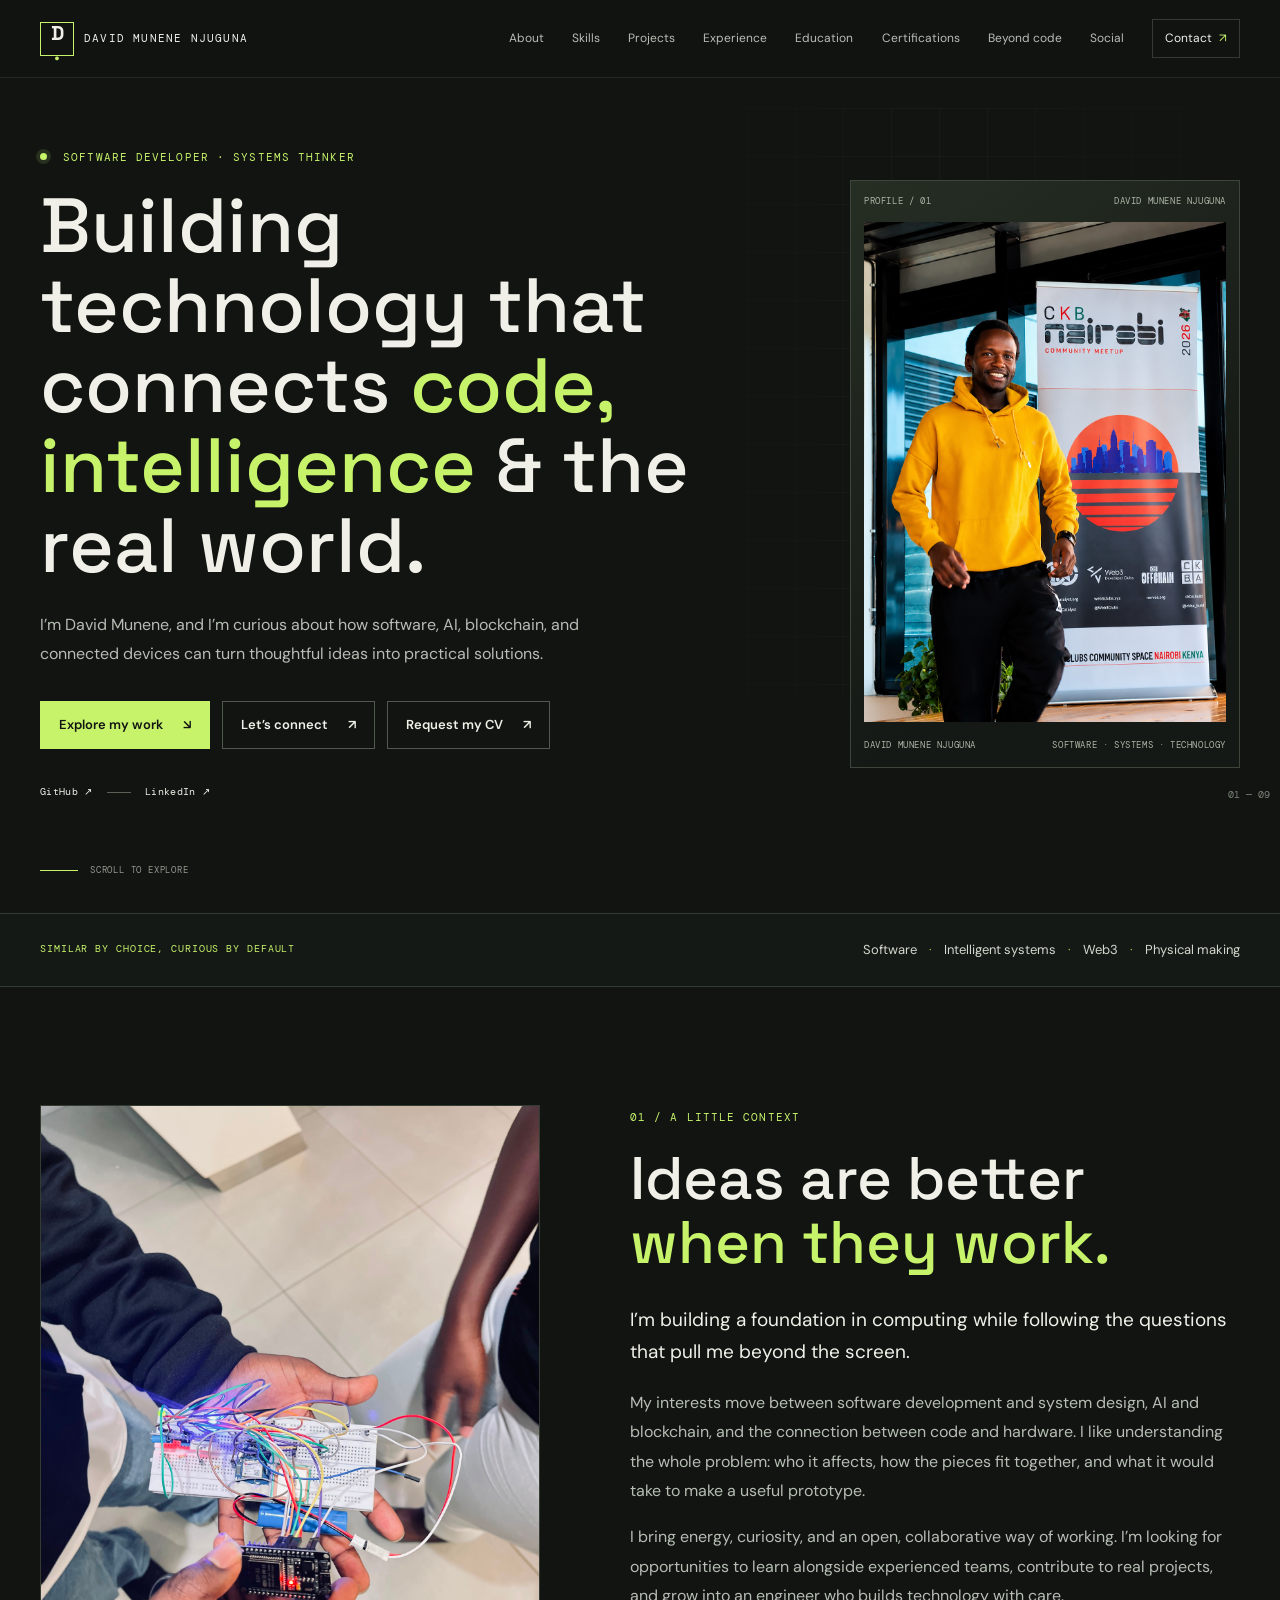
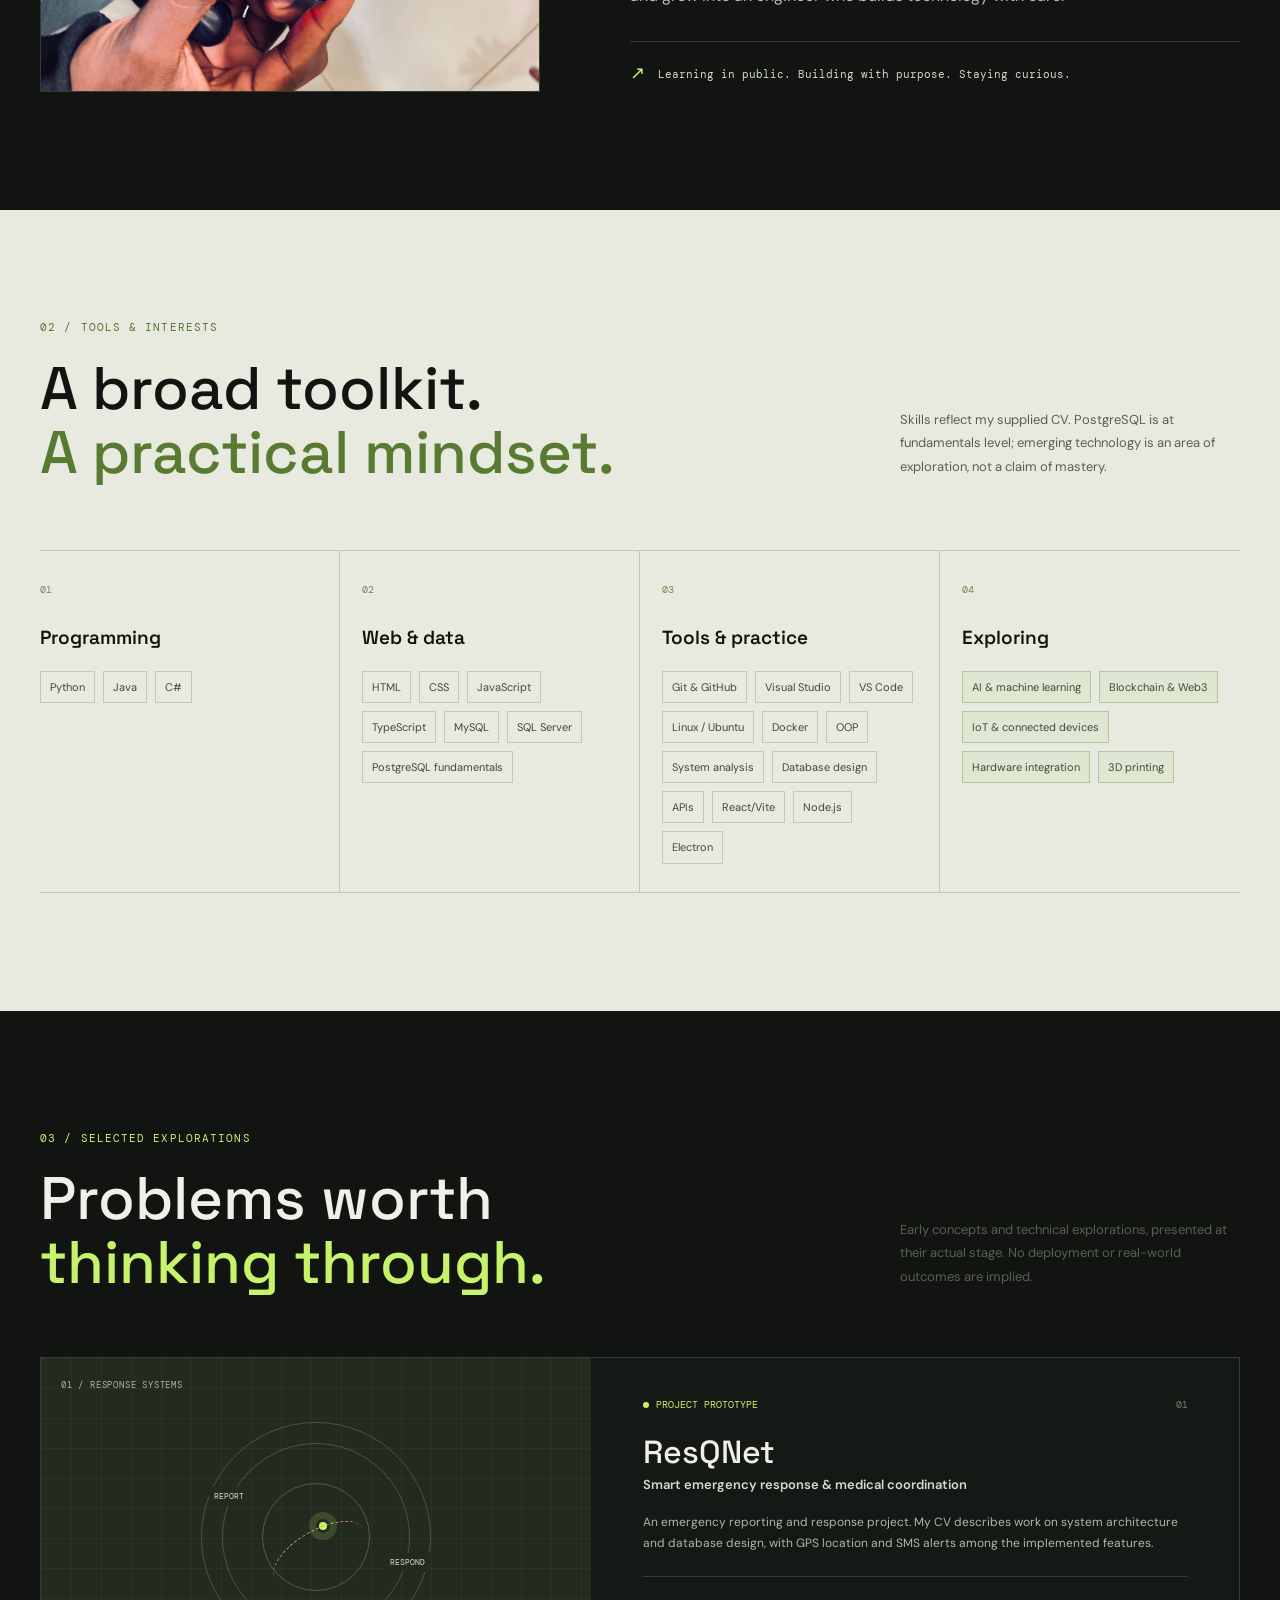
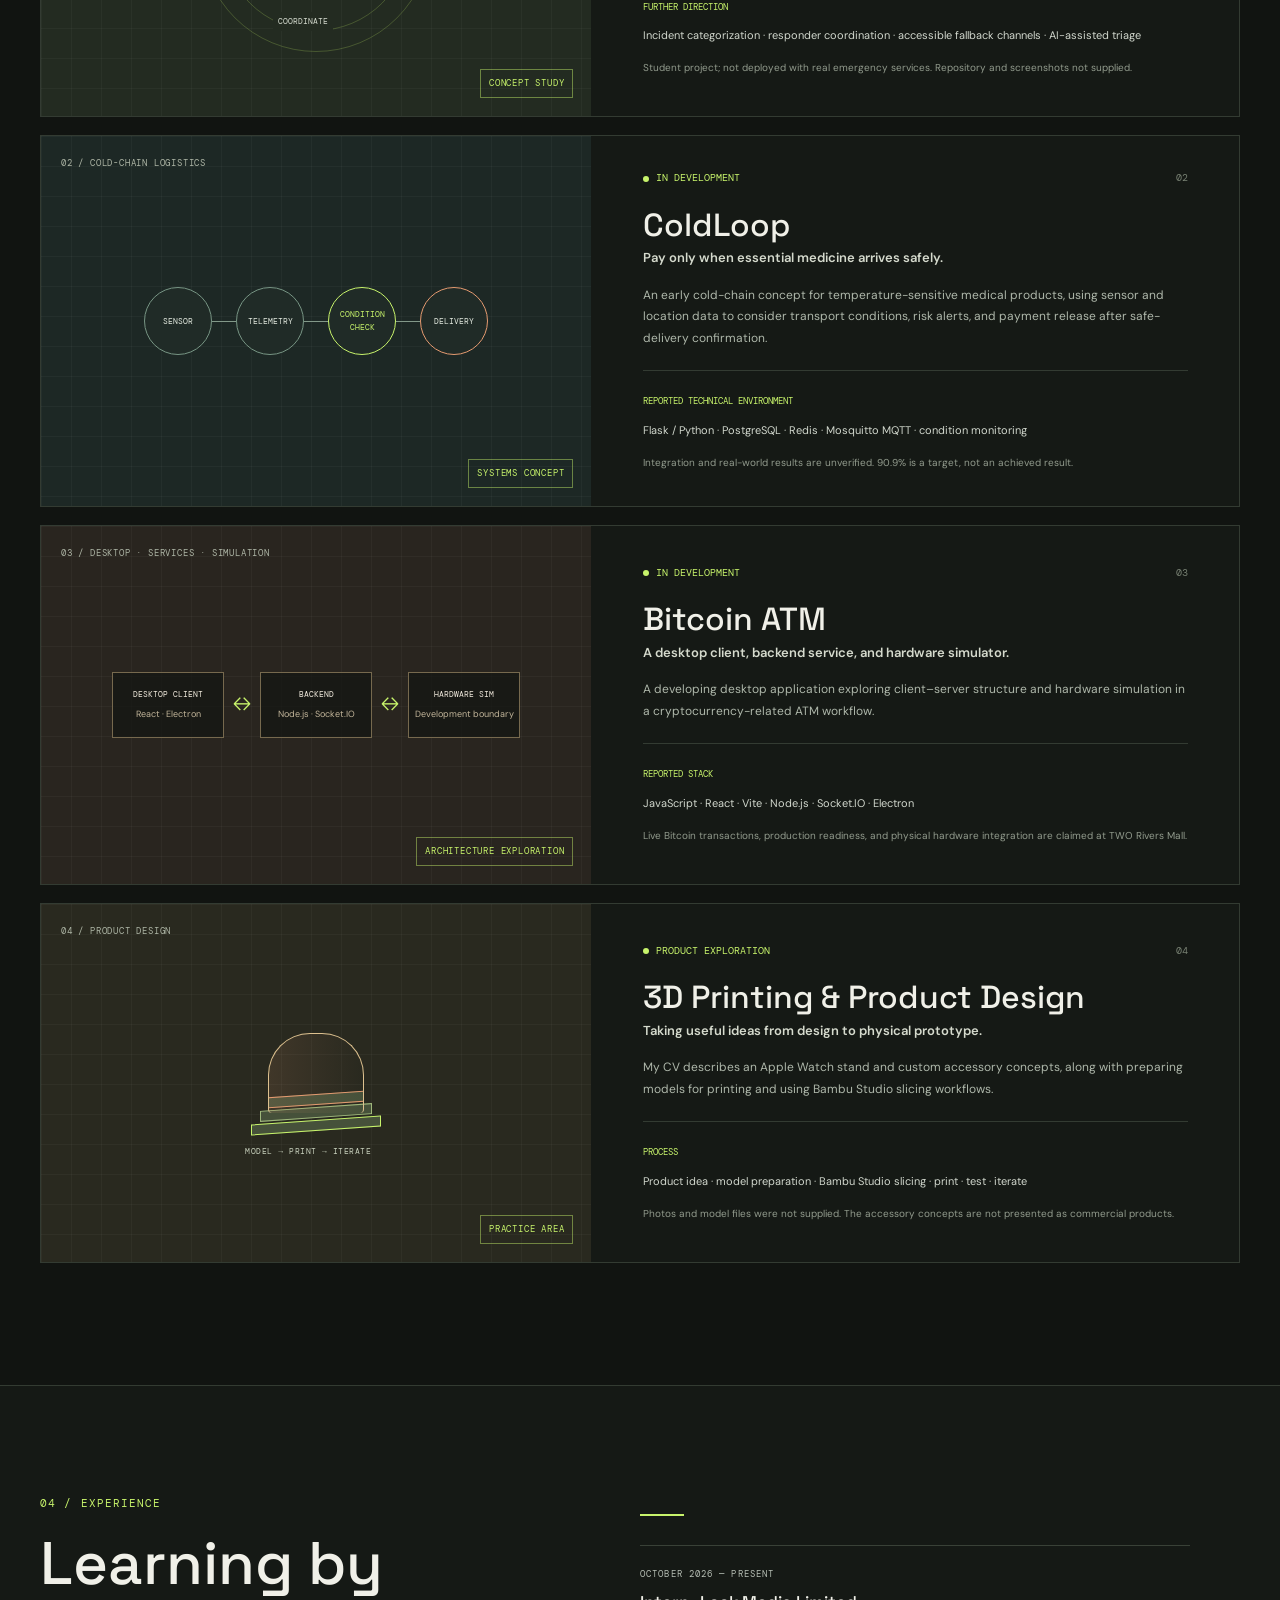
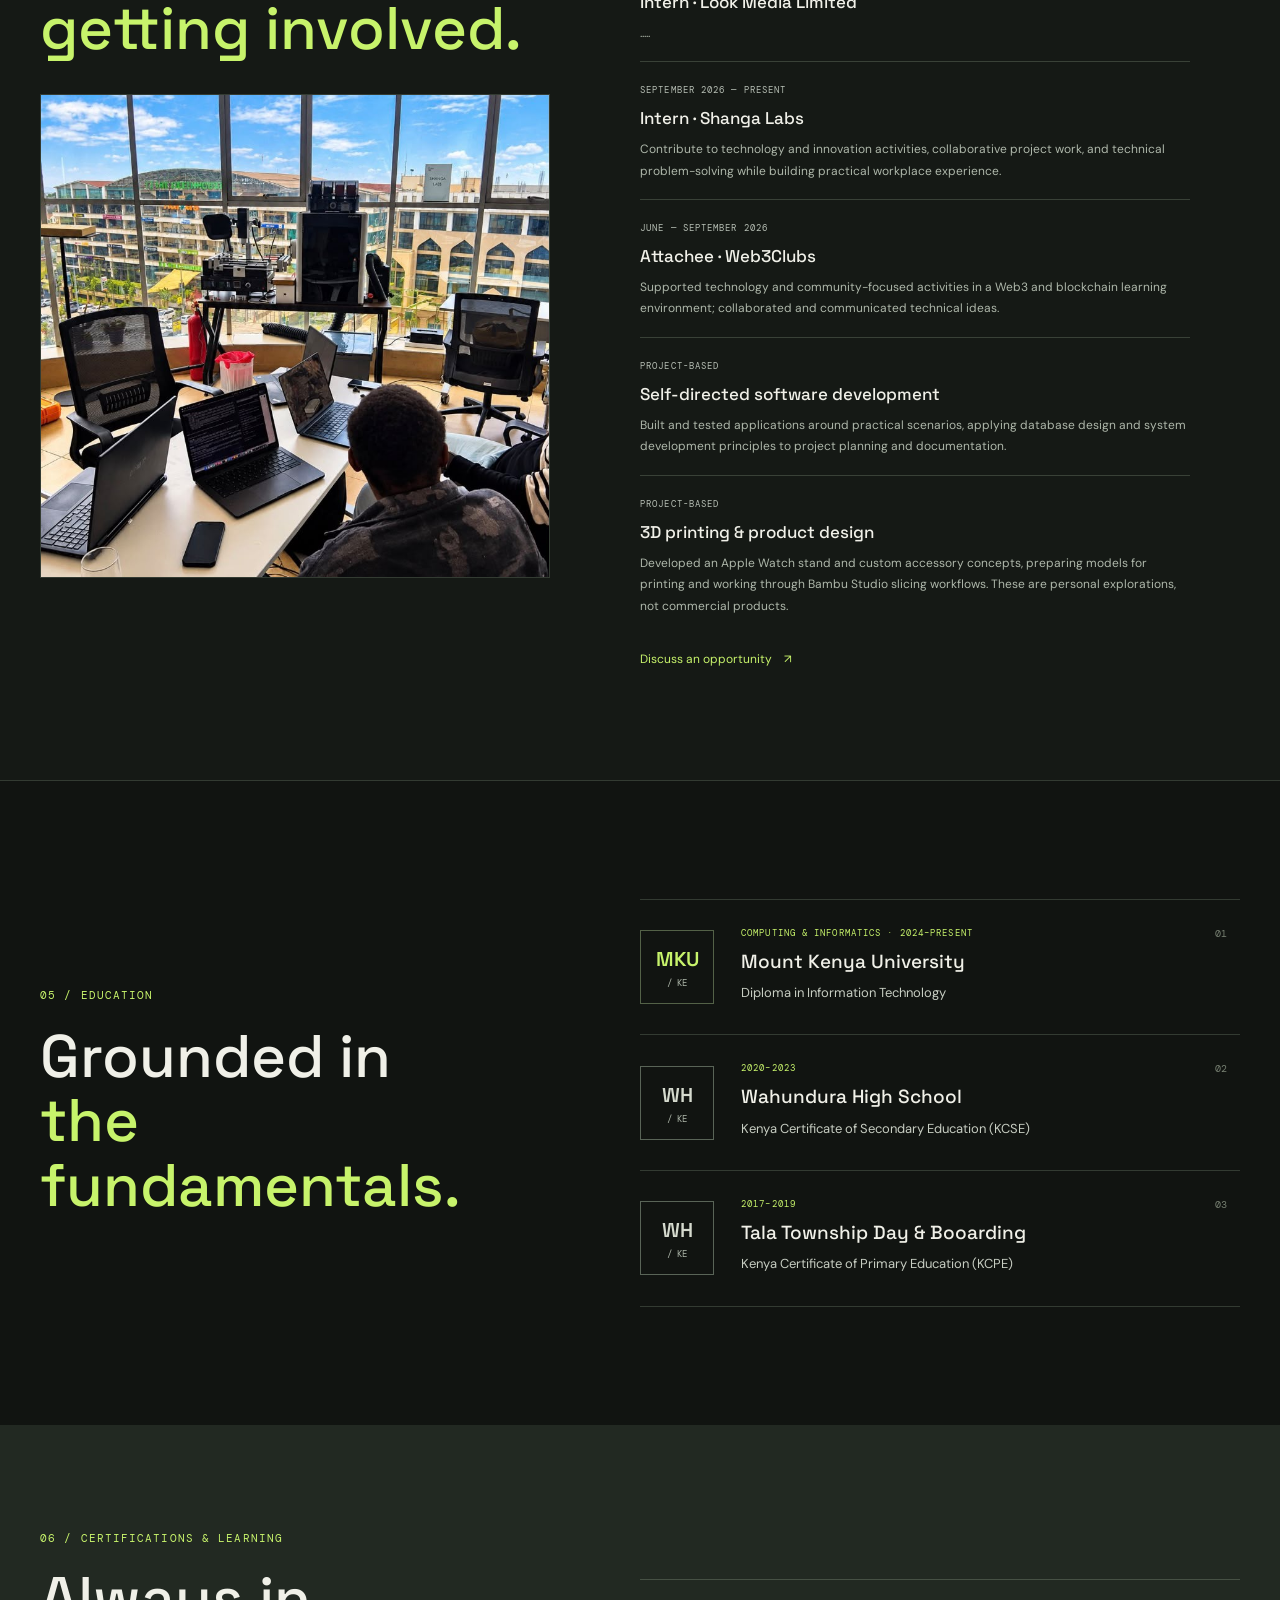
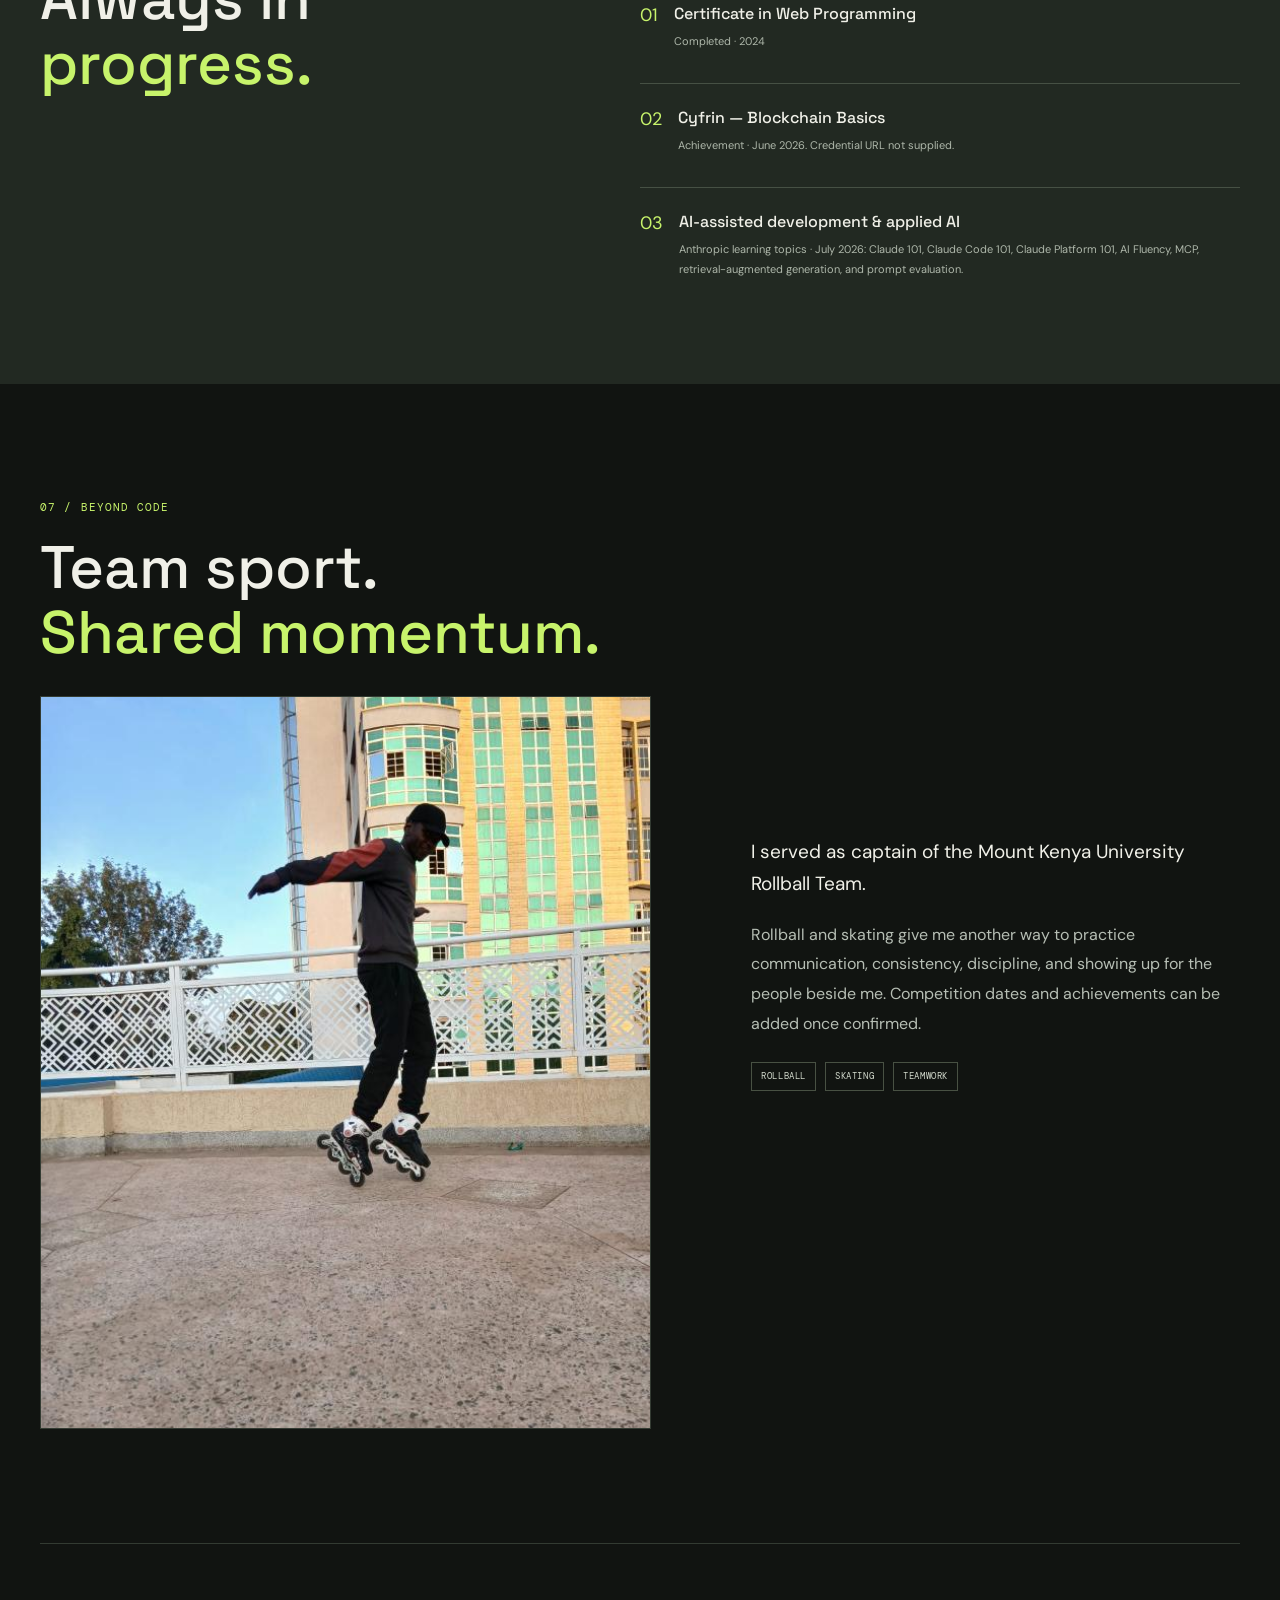
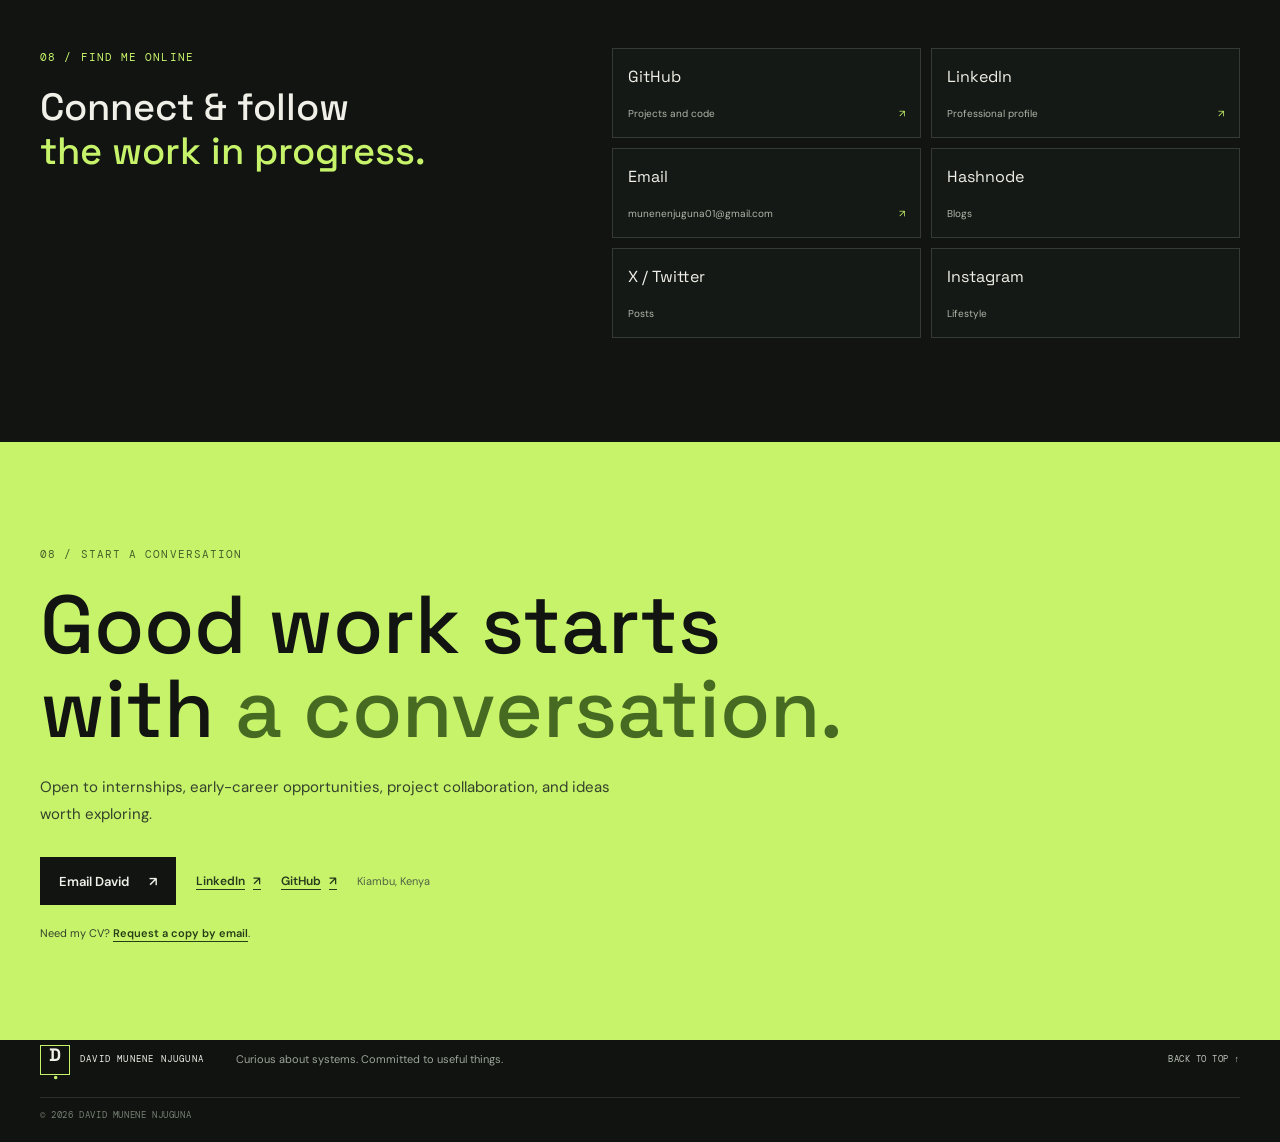
==== index.html @ 18f4d825 "Portfolio" ====
<!doctype html>
<html lang="en">
  <head>
    <meta charset="utf-8">
    <meta name="viewport" content="width=device-width, initial-scale=1">
    <meta name="theme-color" content="#111411">
    <meta name="description" content="David Munene is an Information Technology student exploring software engineering, AI, Web3, connected systems, and practical technology design.">
    <link rel="canonical" href="https://davidmunene.vercel.app/">
    <meta property="og:type" content="website">
    <meta property="og:url" content="https://davidmunene.vercel.app/">
    <meta property="og:title" content="David Munene | Software Developer & Systems Thinker">
    <meta property="og:description" content="Exploring software, intelligent systems, Web3, and technology that meets the physical world.">
    <meta property="og:image" content="https://davidmunene.vercel.app/David%20Kings.png">
    <meta property="og:image:alt" content="David Munene at a community technology meetup">
    <title>David Munene | Software Developer & Systems Thinker</title>
    <link rel="icon" href="/favicon.svg" type="image/svg+xml">
    <link rel="preconnect" href="https://fonts.googleapis.com">
    <link rel="preconnect" href="https://fonts.gstatic.com" crossorigin>
    <link href="https://fonts.googleapis.com/css2?family=DM+Mono:wght@400;500&family=DM+Sans:wght@400;500;600;700&family=Space+Grotesk:wght@400;500;600;700&display=swap" rel="stylesheet">
    <link rel="stylesheet" href="/styles.css">
    <script src="/script.js" defer></script>
  </head>
  <body>
    <a class="skip-link" href="#main">Skip to content</a>
    <header class="site-header">
      <a class="brand" href="#home" aria-label="David Munene, home"><span class="brand-mark">D<span>.</span></span><span class="brand-name">DAVID MUNENE NJUGUNA</span></a>
      <button class="menu-toggle" type="button" aria-expanded="false" aria-controls="site-nav" aria-label="Open navigation"><span></span><span></span></button>
      <nav class="site-nav" id="site-nav" aria-label="Main navigation">
        <a href="#about">About</a>
        <a href="#skills">Skills</a>
        <a href="#projects">Projects</a>
        <a href="#experience">Experience</a>
        <a href="#education">Education</a>
        <a href="#learning">Certifications</a>
        <a href="#beyond">Beyond code</a>
        <a href="#social">Social</a>
        <a class="nav-contact" href="#contact">Contact <span aria-hidden="true">↗</span></a>
      </nav>
    </header>

    <main id="main">
      <section class="hero section-wrap" id="home" aria-labelledby="hero-title">
        <div class="hero-copy">
          <p class="eyebrow"><span class="status-dot"></span> Software developer  · Systems thinker</p>
          <h1 id="hero-title">Building technology that connects <span>code, intelligence</span> &amp; the real world.</h1>
          <p class="hero-intro">I’m David Munene, and I’m curious about how software, AI, blockchain, and connected devices can turn thoughtful ideas into practical solutions.</p>
          <div class="hero-actions">
            <a class="button button-primary" href="#projects">Explore my work <span aria-hidden="true">↘</span></a>
            <a class="button button-secondary" href="#contact">Let’s connect <span aria-hidden="true">↗</span></a>
            <a class="button button-secondary" href="mailto:munenenjuguna01@gmail.com?subject=David%20Munene%20CV">Request my CV <span aria-hidden="true">↗</span></a>
          </div>
          <div class="hero-meta">
            <a href="https://github.com/davidmunene" target="_blank" rel="noreferrer">GitHub <span aria-hidden="true">↗</span></a>
            <span class="meta-divider" aria-hidden="true"></span>
            <a href="https://www.linkedin.com/in/david-njuguna-14b877401" target="_blank" rel="noreferrer">LinkedIn <span aria-hidden="true">↗</span></a>
          </div>
        </div>
        <div class="hero-portrait">
          <div class="portrait-frame">
            <div class="portrait-topline"><span>PROFILE / 01</span><span>DAVID MUNENE NJUGUNA</span></div>
            <img class="portrait-image" src="/David Kings.png" alt="Portrait of David Munene wearing a yellow hoodie at a community technology meetup" width="1600" height="500" fetchpriority="high" decoding="async">
            <div class="portrait-caption"><span>DAVID MUNENE NJUGUNA</span><span>SOFTWARE · SYSTEMS · TECHNOLOGY</span></div>
          </div>
          <span class="hero-index" aria-hidden="true">01 — 09</span>
        </div>
        <a class="scroll-cue" href="#about"><span class="scroll-line" aria-hidden="true"></span> SCROLL TO EXPLORE</a>
      </section>

      <section class="intro-band" aria-label="Areas of interest">
        <div class="section-wrap intro-band-inner"><span>SIMILAR BY CHOICE, CURIOUS BY DEFAULT</span><p>Software <b>·</b> Intelligent systems <b>·</b> Web3 <b>·</b> Physical making</p></div>
      </section>

      <section class="content-section section-wrap" id="about" aria-labelledby="about-title">
        <div class="about-layout">
          <figure class="about-photo"><img src="/about.jpg" alt="David holding an electronics prototype during hands-on hardware work" width="3024" height="4032" loading="lazy" decoding="async"></figure>
          <div class="about-content">
            <div class="section-heading"><p class="eyebrow">01 / A little context</p><h2 id="about-title">Ideas are better<br><span>when they work.</span></h2></div>
            <div class="about-copy">
              <p class="lead">I’m building a foundation in computing while following the questions that pull me beyond the screen.</p>
              <p>My interests move between software development and system design, AI and blockchain, and the connection between code and hardware. I like understanding the whole problem: who it affects, how the pieces fit together, and what it would take to make a useful prototype.</p>
              <p>I bring energy, curiosity, and an open, collaborative way of working. I’m looking for opportunities to learn alongside experienced teams, contribute to real projects, and grow into an engineer who builds technology with care.</p>
              <div class="about-note"><span class="note-marker" aria-hidden="true">↗</span><span>Learning in public. Building with purpose. Staying curious.</span></div>
            </div>
          </div>
        </div>
      </section>

      <section class="skills-section" id="skills" aria-labelledby="skills-title">
        <div class="section-wrap">
          <div class="section-heading section-heading-wide"><div><p class="eyebrow">02 / Tools &amp; interests</p><h2 id="skills-title">A broad toolkit.<br><span>A practical mindset.</span></h2></div><p class="section-aside">Skills reflect my supplied CV. PostgreSQL is at fundamentals level; emerging technology is an area of exploration, not a claim of mastery.</p></div>
          <div class="skill-grid">
            <article class="skill-group"><span class="skill-number">01</span><h3>Programming</h3><ul class="skill-list"><li>Python</li><li>Java</li><li>C#</li></ul></article>
            <article class="skill-group"><span class="skill-number">02</span><h3>Web &amp; data</h3><ul class="skill-list"><li>HTML</li><li>CSS</li><li>JavaScript</li><li>TypeScript</li><li>MySQL</li><li>SQL Server</li><li>PostgreSQL fundamentals</li></ul></article>
            <article class="skill-group"><span class="skill-number">03</span><h3>Tools &amp; practice</h3><ul class="skill-list"><li>Git &amp; GitHub</li><li>Visual Studio</li><li>VS Code</li><li>Linux / Ubuntu</li><li>Docker</li><li>OOP</li><li>System analysis</li><li>Database design</li><li>APIs</li><li>React/Vite</li><li>Node.js</li><li>Electron</li></ul></article>
            <article class="skill-group skill-group-accent"><span class="skill-number">04</span><h3>Exploring</h3><ul class="skill-list"><li>AI &amp; machine learning</li><li>Blockchain &amp; Web3</li><li>IoT &amp; connected devices</li><li>Hardware integration</li><li>3D printing</li></ul></article>
          </div>
        </div>
      </section>

      <section class="projects-section section-wrap" id="projects" aria-labelledby="projects-title">
        <div class="section-heading section-heading-wide"><div><p class="eyebrow">03 / Selected explorations</p><h2 id="projects-title">Problems worth<br><span>thinking through.</span></h2></div><p class="section-aside">Early concepts and technical explorations, presented at their actual stage. No deployment or real-world outcomes are implied.</p></div>
        <div class="project-list">
          <article class="project-card project-resq">
            <div class="project-visual visual-resq" aria-hidden="true"><span class="visual-index">01 / RESPONSE SYSTEMS</span><div class="response-map"><span class="map-ring ring-one"></span><span class="map-ring ring-two"></span><span class="map-point"></span><span class="map-route"></span><span class="map-label label-one">REPORT</span><span class="map-label label-two">RESPOND</span><span class="map-label label-three">COORDINATE</span></div><span class="visual-stamp">CONCEPT STUDY</span></div>
            <div class="project-copy"><div class="project-topline"><span class="project-status"><i></i> Project prototype</span><span class="project-index">01</span></div><h3>ResQNet</h3><p class="project-subtitle">Smart emergency response &amp; medical coordination</p><p>An emergency reporting and response project. My CV describes work on system architecture and database design, with GPS location and SMS alerts among the implemented features.</p><div class="project-details"><span>Further direction</span><p>Incident categorization · responder coordination · accessible fallback channels · AI-assisted triage</p></div><p class="project-footnote">Student project; not deployed with real emergency services. Repository and screenshots not supplied.</p></div>
          </article>
          <article class="project-card project-coldloop">
            <div class="project-visual visual-coldloop" aria-hidden="true"><span class="visual-index">02 / COLD-CHAIN LOGISTICS</span><div class="coldloop-flow"><span class="flow-node node-sensor">SENSOR</span><span class="flow-connector"></span><span class="flow-node node-signal">TELEMETRY</span><span class="flow-connector"></span><span class="flow-node node-check">CONDITION<br>CHECK</span><span class="flow-connector"></span><span class="flow-node node-delivery">DELIVERY</span></div><span class="visual-stamp">SYSTEMS CONCEPT</span></div>
            <div class="project-copy"><div class="project-topline"><span class="project-status"><i></i> In development</span><span class="project-index">02</span></div><h3>ColdLoop</h3><p class="project-subtitle">Pay only when essential medicine arrives safely.</p><p>An early cold-chain concept for temperature-sensitive medical products, using sensor and location data to consider transport conditions, risk alerts, and payment release after safe-delivery confirmation.</p><div class="project-details"><span>Reported technical environment</span><p>Flask / Python · PostgreSQL · Redis · Mosquitto MQTT · condition monitoring</p></div><p class="project-footnote">Integration and real-world results are unverified. 90.9% is a target, not an achieved result.</p></div>
          </article>
          <article class="project-card project-atm">
            <div class="project-visual visual-atm" aria-hidden="true"><span class="visual-index">03 / DESKTOP · SERVICES · SIMULATION</span><div class="architecture"><div class="architecture-node">DESKTOP CLIENT<small>React · Electron</small></div><span class="architecture-arrow">↔</span><div class="architecture-node">BACKEND<small>Node.js · Socket.IO</small></div><span class="architecture-arrow">↔</span><div class="architecture-node">HARDWARE SIM<small>Development boundary</small></div></div><span class="visual-stamp">ARCHITECTURE EXPLORATION</span></div>
            <div class="project-copy"><div class="project-topline"><span class="project-status"><i></i> In development</span><span class="project-index">03</span></div><h3>Bitcoin ATM</h3><p class="project-subtitle">A desktop client, backend service, and hardware simulator.</p><p>A developing desktop application exploring client–server structure and hardware simulation in a cryptocurrency-related ATM workflow.</p><div class="project-details"><span>Reported stack</span><p>JavaScript · React · Vite · Node.js · Socket.IO · Electron</p></div><p class="project-footnote">Live Bitcoin transactions, production readiness, and physical hardware integration are claimed at TWO Rivers Mall.</p></div>
          </article>
          <article class="project-card project-printing">
            <div class="project-visual visual-printing" aria-hidden="true"><span class="visual-index">04 / PRODUCT DESIGN</span><div class="print-study"><span class="print-layer layer-bottom"></span><span class="print-layer layer-middle"></span><span class="print-layer layer-top"></span><span class="print-stand"></span><span class="print-caption">MODEL → PRINT → ITERATE</span></div><span class="visual-stamp">PRACTICE AREA</span></div>
            <div class="project-copy"><div class="project-topline"><span class="project-status"><i></i> Product exploration</span><span class="project-index">04</span></div><h3>3D Printing &amp; Product Design</h3><p class="project-subtitle">Taking useful ideas from design to physical prototype.</p><p>My CV describes an Apple Watch stand and custom accessory concepts, along with preparing models for printing and using Bambu Studio slicing workflows.</p><div class="project-details"><span>Process</span><p>Product idea · model preparation · Bambu Studio slicing · print · test · iterate</p></div><p class="project-footnote">Photos and model files were not supplied. The accessory concepts are not presented as commercial products.</p></div>
          </article>
        </div>
      </section>

      <section class="experience-section" id="experience" aria-labelledby="experience-title">
        <div class="section-wrap experience-layout">
          <div class="experience-aside">
            <div class="section-heading"><p class="eyebrow">04 / Experience</p><h2 id="experience-title">Learning by<br><span>getting involved.</span></h2></div>
            <figure class="experience-photo"><img src="/experience.jpg" alt="A collaborative technology workspace with computers and equipment" width="821" height="1089" loading="lazy" decoding="async"></figure>
          </div>
          <div class="experience-copy">
            <span class="experience-rule"></span>
            <article class="timeline-entry"><p class="eyebrow">October 2026 — present</p><h3>Intern · Look Media Limited</h3><p>.....</p></article>
            <article class="timeline-entry"><p class="eyebrow">September 2026 — present</p><h3>Intern · Shanga Labs</h3><p>Contribute to technology and innovation activities, collaborative project work, and technical problem-solving while building practical workplace experience.</p></article>
            <article class="timeline-entry"><p class="eyebrow">June — September 2026</p><h3>Attachee · Web3Clubs</h3><p>Supported technology and community-focused activities in a Web3 and blockchain learning environment; collaborated and communicated technical ideas.</p></article>
            <article class="timeline-entry"><p class="eyebrow">Project-based</p><h3>Self-directed software development</h3><p>Built and tested applications around practical scenarios, applying database design and system development principles to project planning and documentation.</p></article>
            <article class="timeline-entry"><p class="eyebrow">Project-based</p><h3>3D printing &amp; product design</h3><p>Developed an Apple Watch stand and custom accessory concepts, preparing models for printing and working through Bambu Studio slicing workflows. These are personal explorations, not commercial products.</p></article>
            <a class="text-link" href="mailto:munenenjuguna01@gmail.com?subject=Opportunity%20for%20David%20Munene">Discuss an opportunity <span aria-hidden="true">↗</span></a>
          </div>
        </div>
      </section>

      <section class="education-section section-wrap" id="education" aria-labelledby="education-title">
        <div class="section-heading"><p class="eyebrow">05 / Education</p><h2 id="education-title">Grounded in<br><span>the fundamentals.</span></h2></div>
        <div class="education-list"><article class="education-entry"><div class="education-mark" aria-hidden="true">MKU<span> / KE</span></div><div><p class="eyebrow">Computing &amp; informatics · 2024–present</p><h3>Mount Kenya University</h3><p>Diploma in Information Technology</p></div><span class="education-index">01</span></article><article class="education-entry"><div class="education-mark education-mark-secondary" aria-hidden="true">WH<span> / KE</span></div><div><p class="eyebrow">2020–2023</p><h3>Wahundura High School</h3><p>Kenya Certificate of Secondary Education (KCSE)</p></div><span class="education-index">02</span></article><article class="education-entry"><div class="education-mark education-mark-secondary" aria-hidden="true">WH<span> / KE</span></div><div><p class="eyebrow">2017–2019</p><h3>Tala Township Day &amp; Booarding</h3><p>Kenya Certificate of Primary Education (KCPE)</p></div><span class="education-index">03</span></article></div>
      </section>

      <section class="learning-section" id="learning" aria-labelledby="learning-title">
        <div class="section-wrap learning-layout"><div class="section-heading"><p class="eyebrow">06 / Certifications &amp; learning</p><h2 id="learning-title">Always in<br><span>progress.</span></h2></div><div class="learning-copy"><div class="learning-item"><span class="learning-marker" aria-hidden="true">01</span><div><h3>Certificate in Web Programming</h3><p>Completed · 2024</p></div></div><div class="learning-item"><span class="learning-marker" aria-hidden="true">02</span><div><h3>Cyfrin — Blockchain Basics</h3><p>Achievement · June 2026. Credential URL not supplied.</p></div></div><div class="learning-item"><span class="learning-marker" aria-hidden="true">03</span><div><h3>AI-assisted development &amp; applied AI</h3><p>Anthropic learning topics · July 2026: Claude 101, Claude Code 101, Claude Platform 101, AI Fluency, MCP, retrieval-augmented generation, and prompt evaluation.</p></div></div></div></div>
      </section>

      <section class="beyond-section section-wrap" id="beyond" aria-labelledby="beyond-title">
        <div class="beyond-aside"><div class="beyond-heading"><p class="eyebrow">07 / Beyond code</p><h2 id="beyond-title">Team sport.<br><span>Shared momentum.</span></h2></div><figure class="beyond-photo"><img src="/Skating.jpg" alt="David practicing inline skating outdoors" width="600" height="800" loading="lazy" decoding="async"></figure></div>
        <div class="beyond-copy"><p class="lead">I served as captain of the Mount Kenya University Rollball Team.</p><p>Rollball and skating give me another way to practice communication, consistency, discipline, and showing up for the people beside me. Competition dates and achievements can be added once confirmed.</p><div class="activity-tags"><span>ROLLBALL</span><span>SKATING</span><span>TEAMWORK</span></div></div>
      </section>

      <section class="social-section section-wrap" id="social" aria-labelledby="social-title">
        <div class="social-heading"><p class="eyebrow">08 / Find me online</p><h2 id="social-title">Connect &amp; follow<br><span>the work in progress.</span></h2></div>
        <div class="social-grid">
          <a class="social-card" href="https://github.com/davidmunene" target="_blank" rel="noreferrer"><span>GitHub</span><span class="social-detail">Projects and code <span aria-hidden="true">↗</span></span></a>
          <a class="social-card" href="https://linkedin.com/in/david-kings-14b877401" target="_blank" rel="noreferrer"><span>LinkedIn</span><span class="social-detail">Professional profile <span aria-hidden="true">↗</span></span></a>
          <a class="social-card" href="mailto:munenenjuguna01@gmail.com"><span>Email</span><span class="social-detail">munenenjuguna01@gmail.com <span aria-hidden="true">↗</span></span></a>
          <a class="social-card" href="https://hashnode.com/@davidmunenez" target="_blank" rel="noreferrer"><span>Hashnode</span><span class="social-detail">Blogs</span></a>
          <a class="social-card" href="https://x.com/DavieMunenez" target="_blank" rel="noreferrer"><span>X / Twitter</span><span class="social-detail">Posts</span></a>
          <a class="social-card" href="https://www.instagram.com/its_urban.flow/" target="_blank" rel="noreferrer"><span>Instagram</span><span class="social-detail">Lifestyle</span></a>
        </div>
      </section>

      <section class="contact-section" id="contact" aria-labelledby="contact-title">
        <div class="section-wrap contact-inner"><p class="eyebrow">08 / Start a conversation</p><h2 id="contact-title">Good work starts<br>with <span>a conversation.</span></h2><p>Open to internships, early-career opportunities, project collaboration, and ideas worth exploring.</p><div class="contact-actions"><a class="button button-light" href="mailto:munenenjuguna01@gmail.com">Email David <span aria-hidden="true">↗</span></a><a class="contact-social" href="https://www.linkedin.com/in/david-njuguna-14b877401" target="_blank" rel="noreferrer">LinkedIn <span aria-hidden="true">↗</span></a><a class="contact-social" href="https://github.com/davidmunene" target="_blank" rel="noreferrer">GitHub <span aria-hidden="true">↗</span></a><span class="contact-detail">Kiambu, Kenya</span></div><p class="contact-cv">Need my CV? <a href="mailto:munenenjuguna01@gmail.com?subject=David%20Munene%20CV">Request a copy by email</a>.</p></div>
      </section>
    </main>

    <footer class="site-footer"><div class="section-wrap footer-inner"><a class="brand footer-brand" href="#home"><span class="brand-mark">D<span>.</span></span><span class="brand-name">DAVID MUNENE NJUGUNA</span></a><p>Curious about systems. Committed to useful things.</p><a class="back-top" href="#home">BACK TO TOP ↑</a><span class="footer-year">© <span id="current-year">2026</span> DAVID MUNENE NJUGUNA</span></div></footer>
  </body>
</html>
---- styles.css ----
:root {
  color-scheme: dark;
  --ink: #111411;
  --ink-raised: #171b17;
  --ink-soft: #202620;
  --paper: #f0f0e8;
  --muted: #a2aaa0;
  --line: #333b32;
  --acid: #c7f36b;
  --acid-dark: #95c93f;
  --orange: #e49a70;
  --font-body: "DM Sans", "Segoe UI", sans-serif;
  --font-display: "Space Grotesk", "Segoe UI", sans-serif;
  --font-mono: "DM Mono", "Courier New", monospace;
  font-family: var(--font-body);
  font-synthesis: none;
  text-rendering: optimizeLegibility;
  scroll-behavior: smooth;
  scroll-padding-top: 6rem;
}

* { box-sizing: border-box; }
body { margin: 0; background: var(--ink); color: var(--paper); font-size: 16px; line-height: 1.65; }
a { color: inherit; }
button, a { -webkit-tap-highlight-color: transparent; }
a:focus-visible, button:focus-visible { outline: 2px solid var(--acid); outline-offset: 4px; }
.section-wrap { width: min(1200px, calc(100% - 64px)); margin-inline: auto; }
.skip-link { position: fixed; z-index: 20; top: 12px; left: 12px; padding: 10px 14px; transform: translateY(-160%); background: var(--acid); color: var(--ink); font-weight: 700; }
.skip-link:focus { transform: translateY(0); }
.site-header { position: sticky; z-index: 10; top: 0; display: flex; align-items: center; justify-content: space-between; min-height: 78px; padding: 0 max(32px, calc((100vw - 1200px) / 2)); border-bottom: 1px solid rgb(240 240 232 / 9%); background: rgb(17 20 17 / 94%); backdrop-filter: blur(14px); }
.brand { display: inline-flex; align-items: center; gap: 10px; text-decoration: none; }
.brand-mark { display: grid; place-items: center; width: 34px; height: 34px; border: 1px solid var(--acid); color: var(--paper); font-family: var(--font-display); font-size: 20px; font-weight: 700; line-height: 1; }
.brand-mark span { color: var(--acid); }
.brand-name { font-family: var(--font-mono); font-size: 11px; letter-spacing: 1.2px; }
.site-nav { display: flex; align-items: center; gap: clamp(15px, 2.2vw, 31px); }
.site-nav a { color: #b8beb5; font-size: 12px; text-decoration: none; transition: color 160ms ease; }
.site-nav a:hover, .site-nav a:focus-visible { color: var(--acid); }
.site-nav .nav-contact { padding: 9px 12px; border: 1px solid var(--line); color: var(--paper); }
.nav-contact span { padding-left: 4px; color: var(--acid); }
.menu-toggle { display: none; }

.hero { position: relative; display: grid; grid-template-columns: 1.1fr .75fr; align-items: center; gap: clamp(40px, 8vw, 126px); min-height: 690px; padding-top: 70px; padding-bottom: 112px; }
.hero::before { position: absolute; z-index: -1; top: 30px; right: -8vw; width: 54vw; height: 590px; background-image: linear-gradient(rgb(255 255 255 / 2.8%) 1px, transparent 1px), linear-gradient(90deg, rgb(255 255 255 / 2.8%) 1px, transparent 1px); background-size: 48px 48px; content: ""; mask-image: linear-gradient(90deg, transparent, black 38%, transparent); }
.eyebrow { margin: 0 0 20px; color: var(--acid); font-family: var(--font-mono); font-size: 11px; letter-spacing: 1.1px; text-transform: uppercase; }
.status-dot { display: inline-block; width: 7px; height: 7px; margin: 0 8px 1px 0; border-radius: 50%; background: var(--acid); box-shadow: 0 0 0 4px rgb(199 243 107 / 12%); }
.hero h1, .section-heading h2, .beyond-heading h2, .contact-inner h2 { margin: 0; font-family: var(--font-display); font-weight: 500; letter-spacing: 0; }
.hero h1 { max-width: 690px; font-size: clamp(48px, 6vw, 78px); line-height: 1.04; }
.hero h1 span, .section-heading h2 span, .beyond-heading h2 span { color: var(--acid); }
.hero-intro { max-width: 580px; margin: 26px 0 0; color: #b6bdb4; font-size: 16px; line-height: 1.8; }
.hero-actions { display: flex; flex-wrap: wrap; gap: 12px; margin-top: 32px; }
.button { display: inline-flex; min-height: 48px; align-items: center; justify-content: center; gap: 20px; padding: 0 18px; border: 1px solid transparent; font-size: 13px; font-weight: 600; text-decoration: none; transition: background 160ms ease, border-color 160ms ease, transform 160ms ease; }
.button:hover { transform: translateY(-2px); }
.button-primary { background: var(--acid); color: var(--ink); }
.button-primary:hover { background: #d7ff8c; }
.button-secondary { border-color: #50594d; color: var(--paper); }
.button-secondary:hover { border-color: var(--acid); }
.hero-meta { display: flex; align-items: center; gap: 14px; margin-top: 35px; color: #929b91; font-family: var(--font-mono); font-size: 10px; letter-spacing: .35px; }
.hero-meta a { color: var(--paper); text-decoration: none; }
.hero-meta a:hover { color: var(--acid); }
.meta-divider { width: 24px; height: 1px; background: #596055; }
.hero-portrait { position: relative; width: min(100%, 390px); justify-self: end; }
.portrait-frame { padding: 13px; border: 1px solid #3d463a; background: linear-gradient(145deg, #262e24, #151915 70%); }
.portrait-topline, .portrait-caption { display: flex; justify-content: space-between; color: #aab4a4; font-family: var(--font-mono); font-size: 9px; letter-spacing: .6px; }
.portrait-image { display: block; width: 100%; aspect-ratio: 4 / 4.6; margin: 13px 0; background: #293029; object-fit: cover; object-position: center 38%; }
.portrait-caption { padding: 3px 0 1px; }
.hero-index { position: absolute; right: -30px; bottom: -35px; color: #7d8679; font-family: var(--font-mono); font-size: 10px; }
.scroll-cue { position: absolute; bottom: 35px; left: 0; display: flex; align-items: center; gap: 12px; color: #929a8e; font-family: var(--font-mono); font-size: 9px; letter-spacing: .8px; text-decoration: none; }
.scroll-line { width: 38px; height: 1px; background: var(--acid); }

.intro-band { border-top: 1px solid var(--line); border-bottom: 1px solid var(--line); background: #151915; }
.intro-band-inner { display: flex; min-height: 72px; align-items: center; justify-content: space-between; gap: 20px; }
.intro-band-inner > span { color: var(--acid); font-family: var(--font-mono); font-size: 10px; letter-spacing: .9px; }
.intro-band-inner p { margin: 0; color: #d3d8ce; font-size: 13px; }
.intro-band-inner b { padding: 0 9px; color: var(--acid-dark); font-weight: 400; }
.content-section, .projects-section, .education-section { padding-top: 118px; padding-bottom: 118px; }
.section-heading h2, .beyond-heading h2 { font-size: clamp(40px, 5vw, 60px); line-height: 1.08; }
.about-layout { display: grid; grid-template-columns: minmax(0, .82fr) minmax(0, 1fr); gap: clamp(42px, 7vw, 96px); align-items: center; }
.about-photo, .experience-photo, .beyond-photo { overflow: hidden; margin: 0; border: 1px solid var(--line); background: var(--ink-raised); }
.about-photo { aspect-ratio: 4 / 4.7; }
.about-photo img, .experience-photo img, .beyond-photo img { display: block; width: 100%; height: 100%; object-fit: cover; }
.about-photo img { object-position: center 39%; }
.about-content { min-width: 0; }
.about-copy { max-width: 620px; padding-top: 28px; }
.about-copy p, .experience-copy p, .beyond-copy p { color: #b6beb4; line-height: 1.85; }
.about-copy .lead, .experience-copy .lead, .beyond-copy .lead { margin-top: 0; color: var(--paper); font-size: 19px; line-height: 1.7; }
.about-note { display: flex; align-items: center; gap: 13px; margin-top: 30px; padding-top: 17px; border-top: 1px solid var(--line); color: #d2d8ce; font-family: var(--font-mono); font-size: 11px; }
.note-marker { color: var(--acid); font-size: 18px; }

.skills-section { padding: 108px 0 118px; background: #e8e9df; color: var(--ink); }
.skills-section .eyebrow { color: #577632; }
.skills-section .section-heading h2 span { color: #597a31; }
.section-heading-wide { display: flex; align-items: end; justify-content: space-between; gap: 40px; }
.section-aside { max-width: 340px; margin: 0 0 8px; color: #586054; font-size: 13px; line-height: 1.8; }
.skill-grid { display: grid; grid-template-columns: repeat(4, 1fr); margin-top: 64px; border-top: 1px solid #c5c9bc; border-bottom: 1px solid #c5c9bc; }
.skill-group { min-height: 245px; padding: 24px 22px 28px 0; border-right: 1px solid #c5c9bc; }
.skill-group + .skill-group { padding-left: 22px; }
.skill-group:last-child { border-right: 0; }
.skill-number { color: #6f8952; font-family: var(--font-mono); font-size: 10px; }
.skill-group h3 { margin: 21px 0 17px; font-family: var(--font-display); font-size: 19px; font-weight: 600; }
.skill-list { display: flex; flex-wrap: wrap; gap: 8px; margin: 0; padding: 0; list-style: none; }
.skill-list li { padding: 6px 9px; border: 1px solid #c4c9bb; color: #42493f; font-size: 11px; }
.skill-group-accent .skill-list li { border-color: #b4c69c; background: #dfe7d3; }

.projects-section { padding-bottom: 122px; }
.project-list { display: grid; gap: 18px; margin-top: 61px; }
.project-card { display: grid; grid-template-columns: minmax(280px, .85fr) minmax(0, 1fr); min-height: 360px; border: 1px solid var(--line); background: #151915; }
.project-visual { position: relative; display: grid; overflow: hidden; min-height: 340px; place-items: center; padding: 30px; }
.project-visual::before { position: absolute; inset: 0; background-image: linear-gradient(rgb(255 255 255 / 3%) 1px, transparent 1px), linear-gradient(90deg, rgb(255 255 255 / 3%) 1px, transparent 1px); background-size: 30px 30px; content: ""; }
.visual-resq { background-color: #232b21; }
.visual-coldloop { background-color: #1d2825; }
.visual-atm { background-color: #29251f; }
.visual-printing { background-color: #29291f; }
.visual-index, .visual-stamp { position: absolute; z-index: 1; color: #adb5a5; font-family: var(--font-mono); font-size: 9px; letter-spacing: .8px; }
.visual-index { top: 20px; left: 20px; }
.visual-stamp { right: 18px; bottom: 18px; padding: 6px 8px; border: 1px solid rgb(199 243 107 / 45%); color: var(--acid); }
.response-map { position: relative; width: 230px; height: 230px; border: 1px solid rgb(199 243 107 / 22%); border-radius: 50%; }
.map-ring { position: absolute; inset: 20px; border: 1px solid rgb(199 243 107 / 22%); border-radius: 50%; }
.ring-two { inset: 60px; border-color: rgb(228 154 112 / 35%); }
.map-point { position: absolute; top: 42%; left: 50%; width: 14px; height: 14px; border: 3px solid #232b21; border-radius: 50%; background: var(--acid); box-shadow: 0 0 0 7px rgb(199 243 107 / 16%); }
.map-route { position: absolute; top: 47%; left: 29%; width: 102px; height: 48px; border-top: 1px dashed var(--orange); border-radius: 50%; transform: rotate(-30deg); }
.map-label { position: absolute; padding: 3px 5px; background: #232b21; color: #d5dbcf; font-family: var(--font-mono); font-size: 8px; }
.label-one { top: 28%; left: 3%; }.label-two { top: 57%; right: 0; }.label-three { bottom: 9%; left: 31%; }
.coldloop-flow { position: relative; z-index: 1; display: flex; align-items: center; justify-content: center; width: 100%; }
.flow-node { display: grid; width: 68px; height: 68px; flex: 0 0 68px; place-items: center; border: 1px solid #779584; border-radius: 50%; background: #202b27; color: #e4ebe1; font-family: var(--font-mono); font-size: 8px; text-align: center; }
.node-check { border-color: var(--acid); color: var(--acid); }.node-delivery { border-color: var(--orange); }
.flow-connector { width: clamp(9px, 2vw, 24px); height: 1px; background: #829889; }
.architecture { position: relative; z-index: 1; display: flex; align-items: center; justify-content: center; width: 100%; gap: 9px; }
.architecture-node { display: grid; width: 112px; min-height: 66px; place-content: center; border: 1px solid #76694e; background: rgb(17 20 17 / 68%); color: #f1eadd; font-family: var(--font-mono); font-size: 8px; text-align: center; }
.architecture-node small { display: block; margin-top: 6px; color: #c2b59a; font-family: var(--font-body); font-size: 9px; }
.architecture-arrow { color: var(--acid); font-size: 18px; }
.print-study { position: relative; z-index: 1; width: 180px; height: 150px; }
.print-stand { position: absolute; top: 25px; left: 42px; width: 96px; height: 80px; border: 1px solid #ddc18f; border-bottom: 0; border-radius: 42px 42px 4px 4px; background: linear-gradient(90deg, rgb(228 154 112 / 12%), transparent); }
.print-layer { position: absolute; left: 25px; width: 130px; height: 11px; border: 1px solid #c7f36b; background: #46513a; transform: skewY(-4deg); }
.layer-bottom { bottom: 27px; }.layer-middle { bottom: 40px; left: 34px; width: 112px; border-color: #9fb77b; }.layer-top { bottom: 53px; left: 42px; width: 96px; border-color: #e49a70; }
.print-caption { position: absolute; bottom: 0; left: 19px; color: #c9d2be; font-family: var(--font-mono); font-size: 8px; letter-spacing: .5px; }
.project-copy { align-self: center; padding: 34px clamp(25px, 4vw, 52px); }
.project-topline { display: flex; justify-content: space-between; align-items: center; }
.project-status { display: inline-flex; align-items: center; gap: 7px; color: var(--acid); font-family: var(--font-mono); font-size: 10px; text-transform: uppercase; }
.project-status i { width: 6px; height: 6px; border-radius: 50%; background: var(--acid); }
.project-index { color: #778072; font-family: var(--font-mono); font-size: 10px; }
.project-copy h3 { margin: 19px 0 3px; font-family: var(--font-display); font-size: 32px; font-weight: 500; line-height: 1.2; }
.project-subtitle { margin: 0 0 16px; color: #d5dacd; font-size: 13px; font-weight: 600; }
.project-copy > p:not(.project-subtitle) { color: #aeb7aa; font-size: 12px; line-height: 1.8; }
.project-details { margin-top: 21px; padding-top: 15px; border-top: 1px solid var(--line); }
.project-details > span { color: var(--acid); font-family: var(--font-mono); font-size: 9px; text-transform: uppercase; }
.project-details p { margin: 8px 0 0; color: #d1d7cd; font-size: 11px; line-height: 1.75; }
.project-copy .project-footnote { margin: 14px 0 0; color: #929b8d !important; font-size: 10px !important; }
.project-note { display: flex; align-items: start; gap: 15px; max-width: 700px; margin: 37px 0 0 auto; color: #adb6a9; }
.project-note > span { color: var(--acid); font-size: 21px; }
.project-note p { margin: 0; font-size: 12px; line-height: 1.8; }

.experience-section { padding: 108px 0; border-top: 1px solid var(--line); border-bottom: 1px solid var(--line); background: #151915; }
.experience-layout, .learning-layout { display: grid; grid-template-columns: .85fr 1fr; gap: 90px; align-items: start; }
.experience-aside { min-width: 0; }
.experience-photo { aspect-ratio: 4 / 3.8; margin-top: 32px; }
.experience-photo img { object-position: center 52%; }
.experience-copy { max-width: 550px; padding-top: 20px; }
.experience-rule { display: block; width: 44px; height: 2px; margin-bottom: 29px; background: var(--acid); }
.experience-copy > p:not(.lead), .learning-copy > p { color: #aeb7aa; font-size: 14px; line-height: 1.85; }
.timeline-entry { padding: 20px 0 17px; border-top: 1px solid #394137; }
.timeline-entry .eyebrow { margin-bottom: 5px; font-size: 9px; }
.timeline-entry h3 { margin: 0; font-family: var(--font-display); font-size: 17px; font-weight: 500; }
.timeline-entry > p:last-child { margin: 7px 0 0; color: #aeb7aa; font-size: 12px; line-height: 1.8; }
.text-link { display: inline-flex; gap: 12px; margin-top: 16px; color: var(--acid); font-size: 12px; text-decoration: none; }
.text-link:hover { color: var(--paper); }

.education-section { display: grid; grid-template-columns: .85fr 1fr; gap: 90px; align-items: center; }
.education-entry { display: grid; grid-template-columns: 80px 1fr 25px; align-items: center; gap: 21px; padding: 26px 0; border-top: 1px solid var(--line); border-bottom: 1px solid var(--line); }
.education-mark { display: grid; width: 74px; height: 74px; place-content: center; border: 1px solid #536147; color: var(--acid); font-family: var(--font-display); font-size: 20px; font-weight: 600; text-align: center; }
.education-mark span { color: #aeb7aa; font-family: var(--font-mono); font-size: 9px; font-weight: 400; }
.education-entry .eyebrow { margin-bottom: 5px; font-size: 9px; }
.education-entry h3 { margin: 0; font-family: var(--font-display); font-size: 19px; font-weight: 500; }
.education-entry p:not(.eyebrow) { margin: 5px 0; color: #c7cdc2; font-size: 13px; }
.education-note { color: #8f998b; font-size: 10px; }
.education-index { align-self: start; color: #778072; font-family: var(--font-mono); font-size: 10px; }
.education-entry + .education-entry { border-top: 0; }
.education-mark-secondary { border-color: #596457; color: #d5dace; }

.learning-section { padding: 104px 0; background: #222922; }
.learning-copy { padding-top: 19px; }
.learning-copy > p { margin-top: 0; }
.learning-item { display: flex; gap: 16px; margin-top: 31px; padding-top: 21px; border-top: 1px solid #465044; }
.learning-marker { color: var(--acid); font-size: 18px; }
.learning-item h3 { margin: 0; font-family: var(--font-display); font-size: 16px; font-weight: 500; }
.learning-item p { margin: 5px 0 0; color: #aeb7aa; font-size: 11px; line-height: 1.8; }

.beyond-section { display: grid; grid-template-columns: 1fr .8fr; gap: 100px; padding-top: 114px; padding-bottom: 114px; }
.beyond-aside { min-width: 0; }
.beyond-photo { aspect-ratio: 4 / 4.8; margin-top: 30px; }
.beyond-photo img { object-position: center 46%; }
.beyond-copy { align-self: center; max-width: 480px; }
.activity-tags { display: flex; flex-wrap: wrap; gap: 9px; margin-top: 24px; }
.activity-tags span { padding: 6px 9px; border: 1px solid #485143; color: #d3dacd; font-family: var(--font-mono); font-size: 9px; letter-spacing: .6px; }

.social-section { display: grid; grid-template-columns: .8fr 1fr; gap: 70px; padding-top: 104px; padding-bottom: 104px; border-top: 1px solid var(--line); }
.social-heading h2 { margin: 0; font-family: var(--font-display); font-size: 38px; font-weight: 500; line-height: 1.15; }
.social-heading h2 span { color: var(--acid); }
.social-grid { display: grid; grid-template-columns: repeat(2, minmax(0, 1fr)); gap: 10px; }
.social-card { display: flex; min-height: 90px; flex-direction: column; justify-content: space-between; gap: 9px; padding: 15px; border: 1px solid var(--line); background: #151915; color: var(--paper); text-decoration: none; }
a.social-card { transition: border-color 160ms ease, background 160ms ease; }
a.social-card:hover { border-color: var(--acid); background: #1b2119; }
.social-card > span:first-child { font-family: var(--font-display); font-size: 16px; }
.social-detail { display: flex; align-items: center; justify-content: space-between; gap: 8px; color: #aeb7aa; font-size: 10px; overflow-wrap: anywhere; }
.social-detail > span { flex: 0 0 auto; color: var(--acid); }
.social-card-pending { border-style: dashed; color: #c4cbbf; }
.social-card-pending .social-detail { color: #818b7e; }

.contact-section { padding: 103px 0 96px; background: var(--acid); color: var(--ink); }
.contact-inner .eyebrow { color: #48602a; }
.contact-inner h2 { font-size: clamp(48px, 7vw, 82px); line-height: 1.02; }
.contact-inner h2 span { color: #476a22; }
.contact-inner > p:not(.eyebrow) { max-width: 570px; margin: 24px 0 0; color: #34412b; font-size: 15px; line-height: 1.8; }
.contact-actions { display: flex; align-items: center; flex-wrap: wrap; gap: 20px; margin-top: 29px; }
.button-light { border-color: var(--ink); background: var(--ink); color: var(--paper); }
.button-light:hover { background: #30392b; }
.contact-social { display: inline-flex; align-items: center; gap: 8px; color: #273a1a; font-size: 12px; font-weight: 600; text-decoration-thickness: 1px; text-underline-offset: 4px; }
.contact-social:hover { color: #101a0c; }
.contact-detail { max-width: 280px; color: #526344; font-size: 11px; }
.contact-cv { margin-top: 19px !important; font-size: 11px !important; }
.contact-cv a { color: #263d16; font-weight: 600; text-underline-offset: 4px; }
.site-footer { background: #101310; }
.footer-inner { display: grid; grid-template-columns: auto 1fr auto; align-items: center; gap: 14px 32px; min-height: 102px; }
.footer-inner > p { margin: 0; color: #9da69a; font-size: 11px; }
.footer-brand .brand-mark { width: 30px; height: 30px; font-size: 18px; }
.footer-brand .brand-name { font-size: 9px; }
.back-top { color: #bcc4b9; font-family: var(--font-mono); font-size: 9px; letter-spacing: .5px; text-decoration: none; }
.back-top:hover { color: var(--acid); }
.footer-year { grid-column: 1 / -1; padding: 10px 0 15px; border-top: 1px solid #293028; color: #768073; font-family: var(--font-mono); font-size: 9px; letter-spacing: .6px; }

@media (max-width: 980px) {
  .section-wrap { width: min(100% - 48px, 760px); }
  .site-header { padding-inline: 24px; }
  .menu-toggle { display: grid; width: 42px; height: 42px; place-content: center; gap: 6px; border: 1px solid var(--line); background: transparent; }
  .menu-toggle span { width: 17px; height: 1px; background: var(--paper); transition: transform 160ms ease; }
  .menu-toggle[aria-expanded="true"] span:first-child { transform: translateY(3.5px) rotate(45deg); }
  .menu-toggle[aria-expanded="true"] span:last-child { transform: translateY(-3.5px) rotate(-45deg); }
  .site-nav { position: absolute; top: calc(100% + 1px); right: 0; left: 0; display: none; align-items: stretch; gap: 0; padding: 8px 24px 17px; border-bottom: 1px solid var(--line); background: #111411; }
  .site-nav.is-open { display: flex; flex-direction: column; }
  .site-nav a { padding: 12px 0; border-bottom: 1px solid #242b23; font-size: 13px; }
  .site-nav .nav-contact { padding: 12px 0; border: 0; }
  .hero { grid-template-columns: 1fr .7fr; gap: 34px; min-height: 630px; }
  .hero h1 { font-size: clamp(46px, 7vw, 68px); }
  .hero-portrait { width: min(100%, 300px); }
  .portrait-image { aspect-ratio: 4 / 4.6; }
  .about-layout { gap: 45px; }
  .skill-grid { grid-template-columns: repeat(2, 1fr); }
  .skill-group:nth-child(2) { border-right: 0; }
  .skill-group:nth-child(3) { padding-left: 0; border-top: 1px solid #c5c9bc; }
  .skill-group:nth-child(4) { border-top: 1px solid #c5c9bc; }
  .project-card { grid-template-columns: .8fr 1fr; }
  .project-visual { min-height: 340px; padding: 20px; }
  .architecture { gap: 5px; }
  .architecture-node { width: 92px; font-size: 7px; }
  .flow-node { width: 54px; height: 54px; flex-basis: 54px; font-size: 7px; }
  .experience-layout, .education-section, .learning-layout { grid-template-columns: .8fr 1fr; gap: 45px; }
  .social-section { grid-template-columns: 1fr; gap: 30px; }
  .beyond-section { gap: 50px; }
}

@media (max-width: 640px) {
  :root { scroll-padding-top: 5rem; }
  .section-wrap { width: calc(100% - 40px); }
  .site-header { min-height: 66px; padding-inline: 20px; }
  .hero { grid-template-columns: 1fr; gap: 37px; min-height: 0; padding-top: 76px; padding-bottom: 105px; }
  .hero::before { top: 20px; right: -22vw; width: 95vw; height: 520px; }
  .hero h1 { max-width: 540px; font-size: clamp(45px, 12vw, 65px); }
  .hero-intro { margin-top: 20px; font-size: 14px; }
  .hero-actions { margin-top: 25px; }
  .button { min-height: 46px; gap: 12px; padding-inline: 14px; font-size: 12px; }
  .hero-meta { flex-wrap: wrap; font-size: 9px; }
  .hero-portrait { width: min(78%, 300px); justify-self: center; margin: 0 12px 9px 0; }
  .portrait-image { aspect-ratio: 4 / 4.6; object-position: center 35%; }
  .hero-index { right: -18px; bottom: -20px; }
  .scroll-cue { bottom: 35px; }
  .intro-band-inner { min-height: 82px; align-items: start; justify-content: center; flex-direction: column; gap: 5px; }
  .intro-band-inner p { font-size: 11px; }
  .intro-band-inner b { padding-inline: 4px; }
  .content-section, .projects-section, .education-section { padding-top: 80px; padding-bottom: 80px; }
  .about-layout { grid-template-columns: 1fr; gap: 32px; }
  .about-photo { aspect-ratio: 4 / 4.3; }
  .section-heading h2, .beyond-heading h2 { font-size: 43px; }
  .about-copy { padding-top: 22px; }
  .about-copy .lead, .experience-copy .lead, .beyond-copy .lead { font-size: 17px; }
  .about-copy p:not(.lead), .experience-copy > p:not(.lead), .beyond-copy p:not(.lead) { font-size: 13px; }
  .skills-section { padding: 80px 0; }
  .section-heading-wide { align-items: start; flex-direction: column; gap: 17px; }
  .section-aside { max-width: 450px; margin: 0; font-size: 12px; }
  .skill-grid { margin-top: 37px; }
  .skill-group { min-height: 210px; padding: 20px 12px 22px 0; }
  .skill-group + .skill-group { padding-left: 12px; }
  .skill-group:nth-child(3) { padding-left: 0; }
  .skill-group h3 { margin: 16px 0 13px; font-size: 16px; }
  .skill-list { gap: 6px; }
  .skill-list li { padding: 5px 6px; font-size: 10px; }
  .project-list { gap: 14px; margin-top: 38px; }
  .project-card { grid-template-columns: 1fr; }
  .project-visual { min-height: 245px; }
  .response-map { width: 185px; height: 185px; }
  .ring-two { inset: 48px; }
  .coldloop-flow { width: min(100%, 320px); }
  .flow-node { width: 58px; height: 58px; flex-basis: 58px; }
  .flow-connector { width: 13px; }
  .architecture { gap: 7px; }
  .architecture-node { width: min(29vw, 102px); min-height: 64px; font-size: 7px; }
  .architecture-node small { font-size: 8px; }
  .architecture-arrow { font-size: 14px; }
  .project-copy { padding: 24px 21px 28px; }
  .project-copy h3 { font-size: 28px; }
  .project-note { margin-top: 25px; }
  .project-note p { font-size: 11px; }
  .experience-section, .learning-section { padding: 80px 0; }
  .experience-layout, .education-section, .learning-layout { grid-template-columns: 1fr; gap: 28px; }
  .experience-photo { aspect-ratio: 4 / 3.8; margin-top: 24px; }
  .experience-copy, .learning-copy { padding-top: 0; }
  .education-entry { grid-template-columns: 58px 1fr 16px; gap: 14px; }
  .education-mark { width: 56px; height: 56px; font-size: 16px; }
  .education-entry h3 { font-size: 16px; }
  .education-entry p:not(.eyebrow) { font-size: 12px; }
  .beyond-section { grid-template-columns: 1fr; gap: 25px; padding-top: 80px; padding-bottom: 80px; }
  .beyond-photo { aspect-ratio: 4 / 4.4; margin-top: 23px; }
  .social-section { gap: 23px; padding-top: 80px; padding-bottom: 80px; }
  .social-heading h2 { font-size: 33px; }
  .social-grid { grid-template-columns: 1fr; }
  .social-card { min-height: 76px; }
  .contact-section { padding: 76px 0; }
  .contact-inner h2 { font-size: clamp(45px, 12vw, 66px); }
  .contact-inner > p:not(.eyebrow) { font-size: 13px; }
  .contact-actions { align-items: start; flex-direction: column; gap: 13px; }
  .footer-inner { grid-template-columns: 1fr auto; gap: 11px 14px; padding-top: 19px; }
  .footer-inner > p { grid-column: 1 / -1; grid-row: 2; }
  .back-top { grid-column: 2; grid-row: 1; }
  .footer-year { grid-row: 3; }
}

@media (prefers-reduced-motion: reduce) {
  *, *::before, *::after { scroll-behavior: auto !important; animation-duration: .01ms !important; animation-iteration-count: 1 !important; transition-duration: .01ms !important; }
}
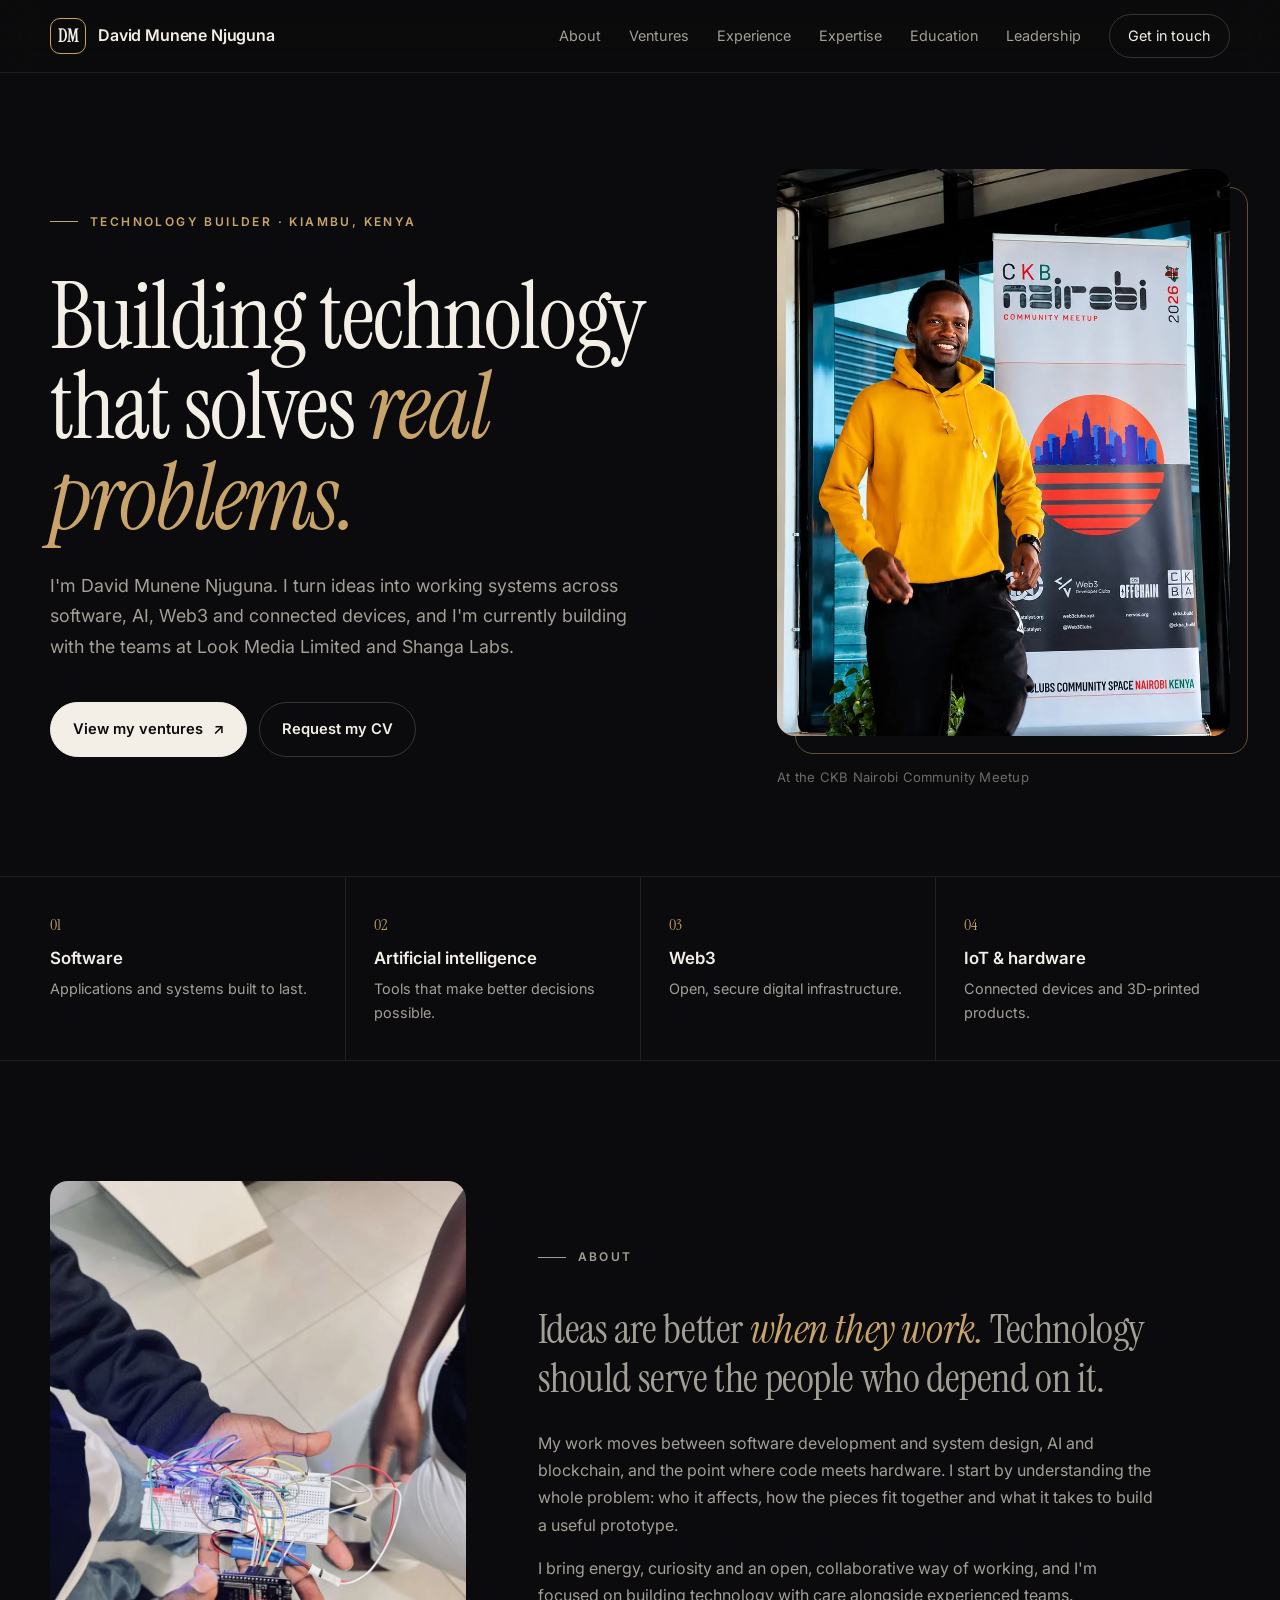
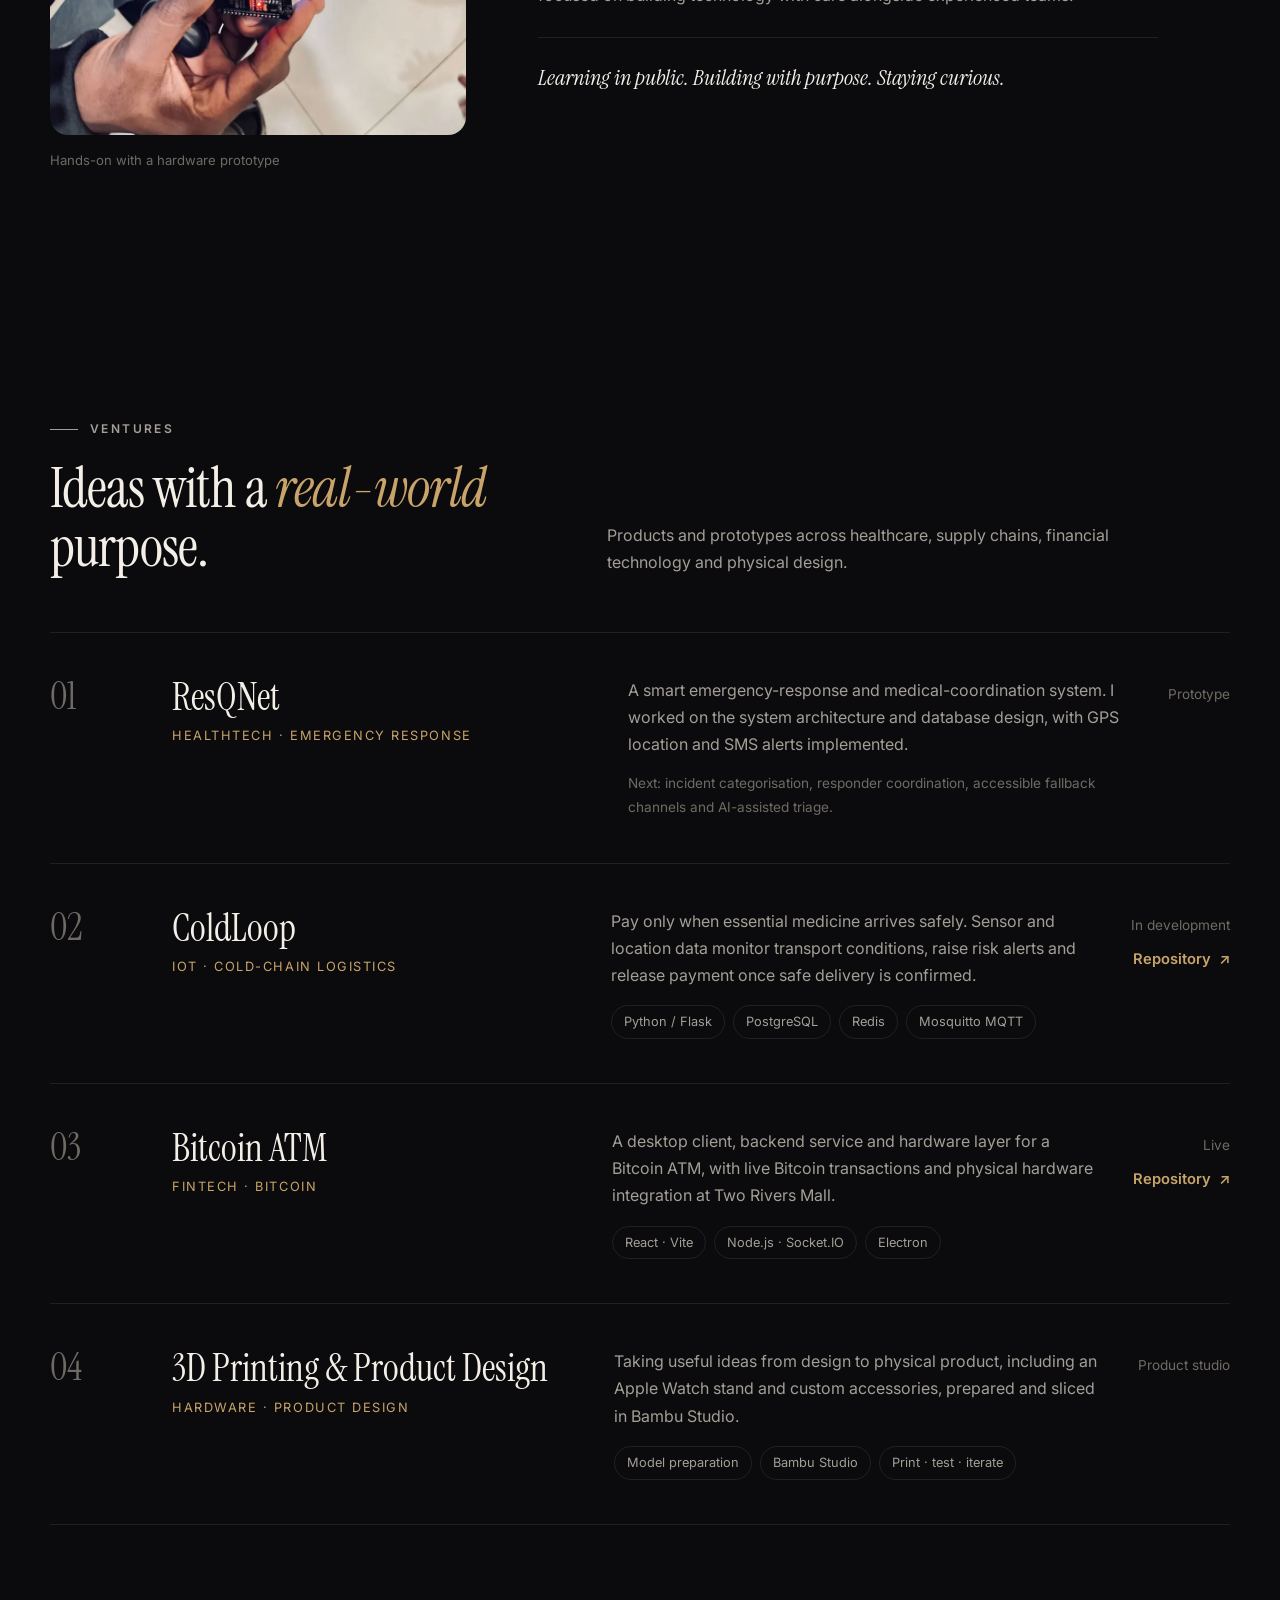
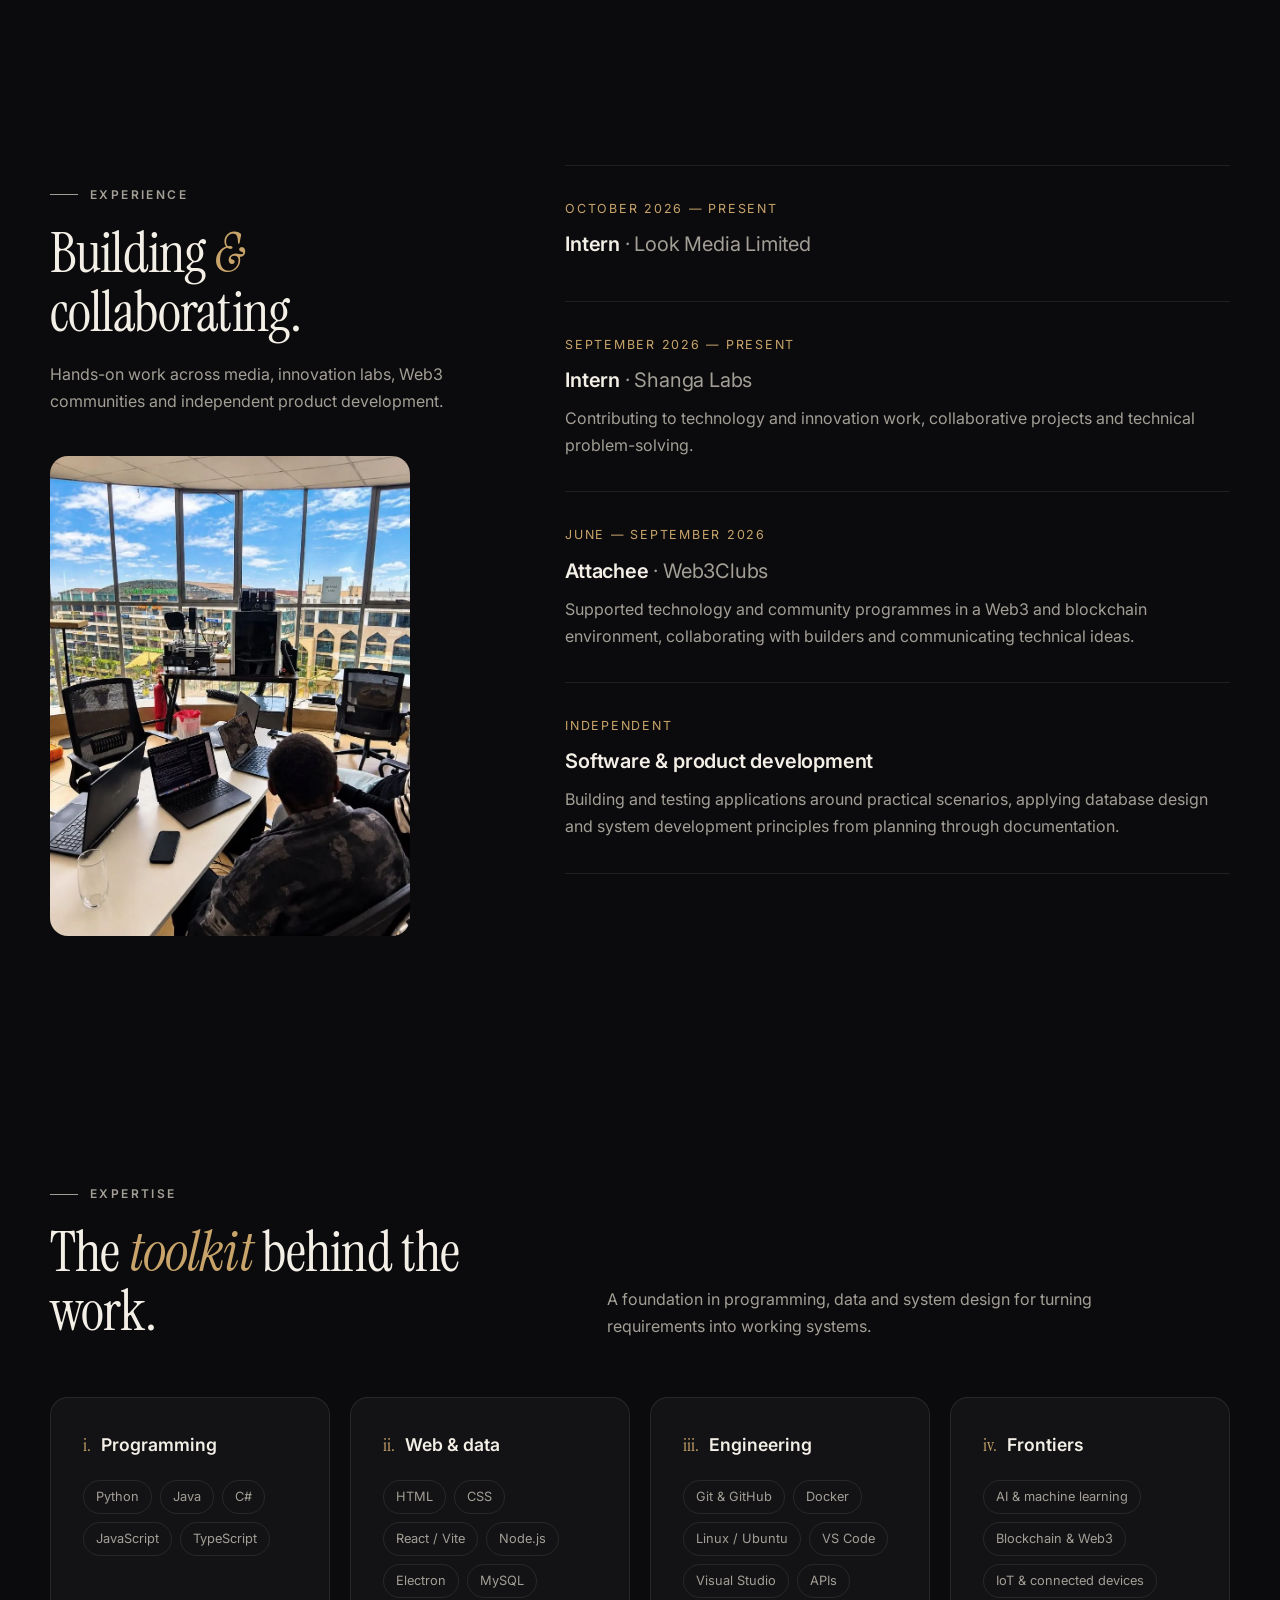
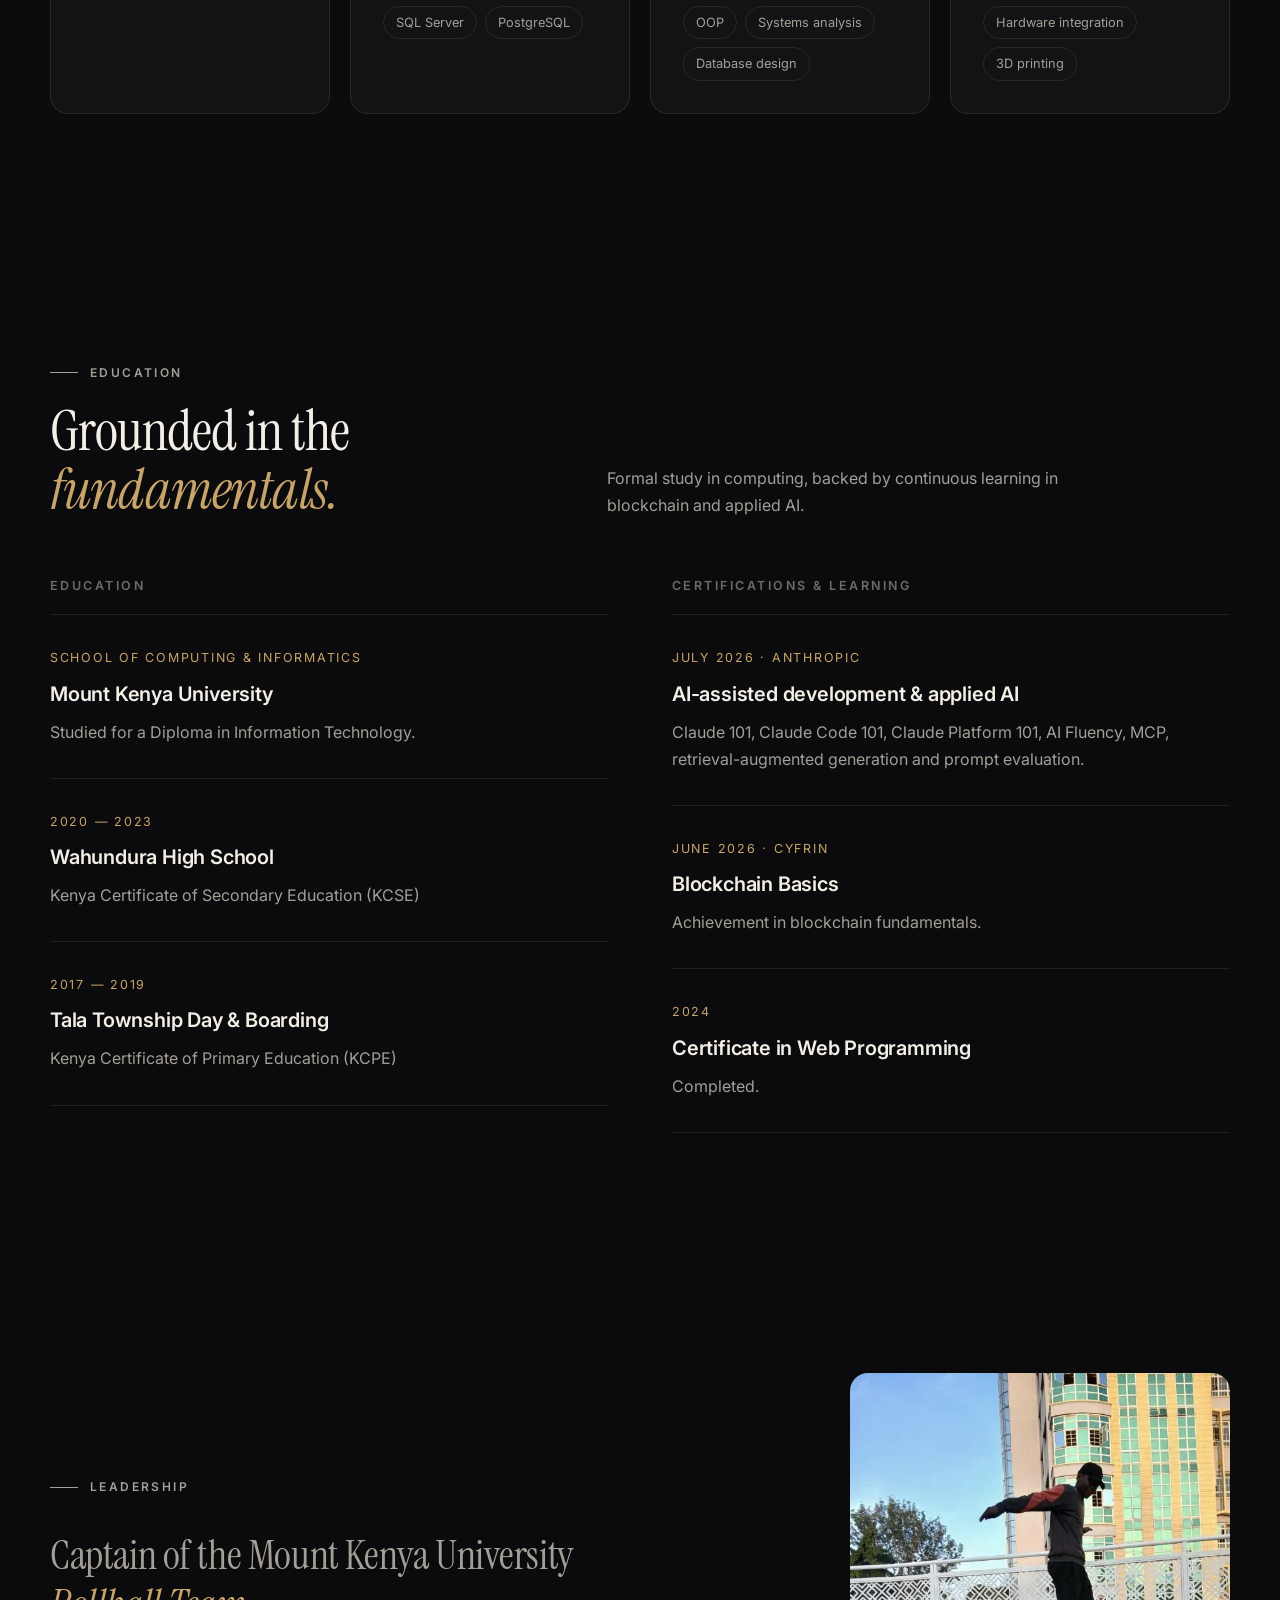
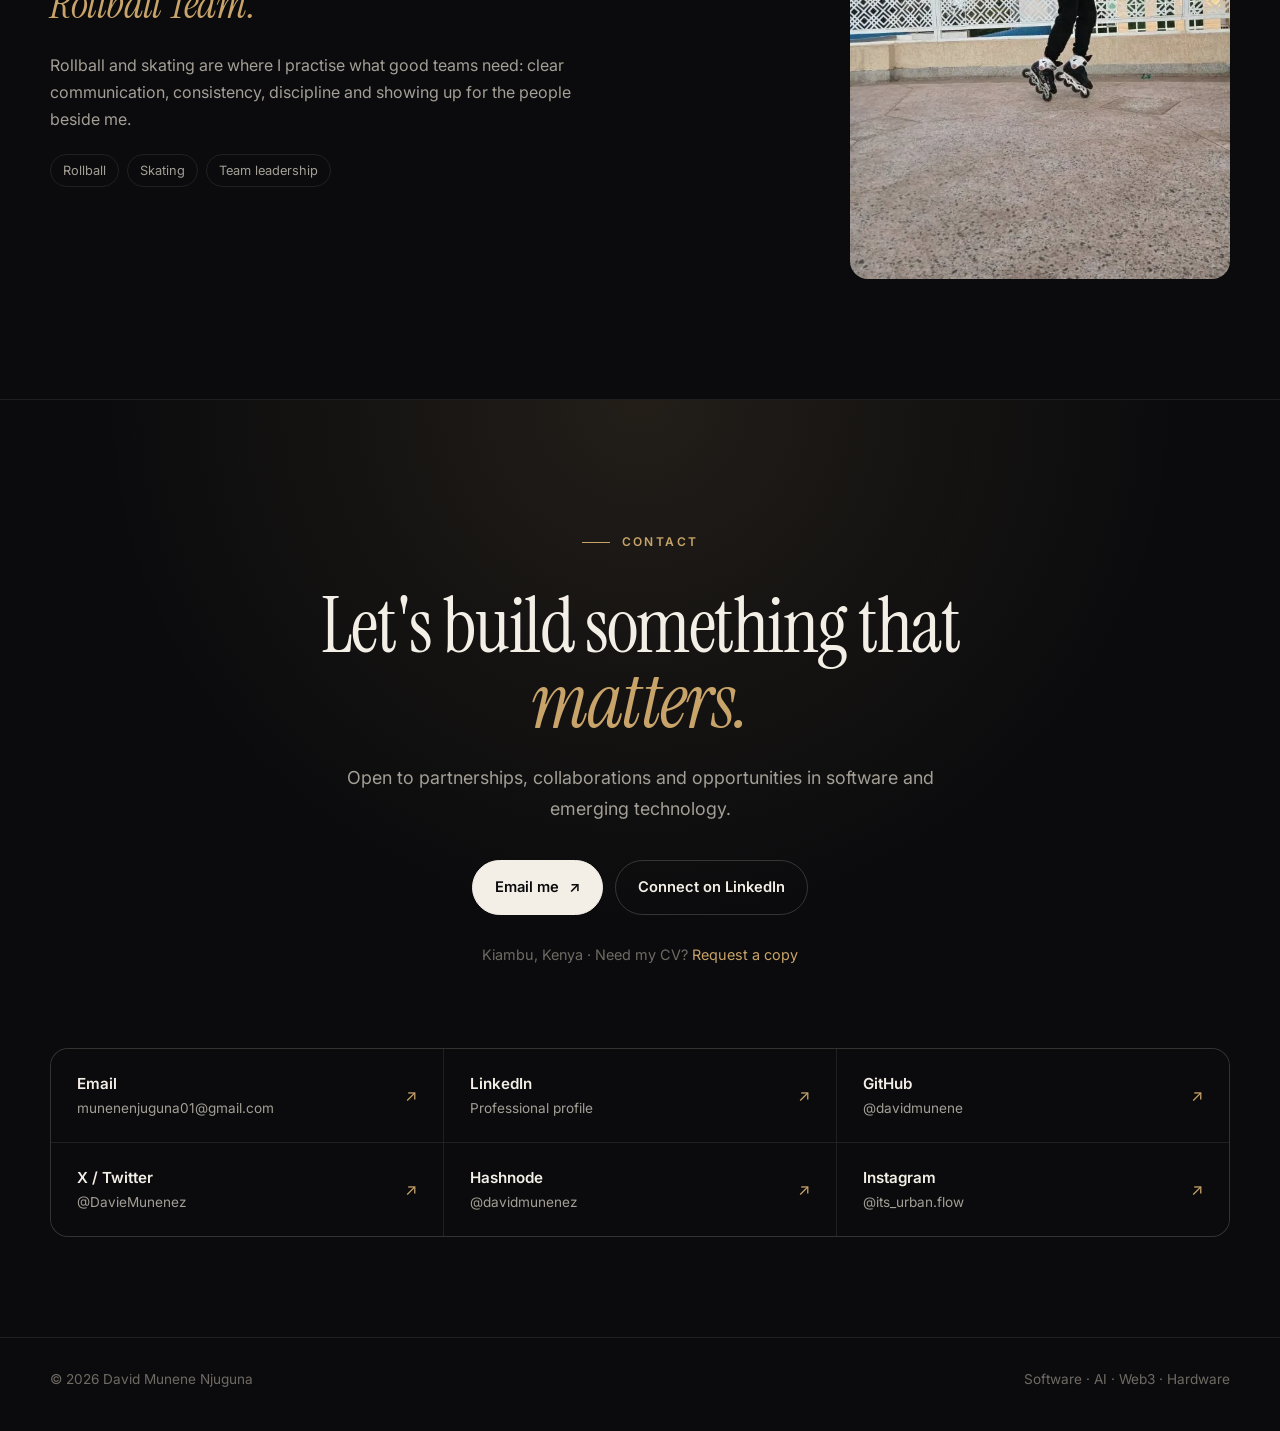
==== commit 432366db: "Redesign portfolio with an executive look - New dark ivory-and-gold design with serif display type -" ====
--- a/index.html
+++ b/index.html
@@ -1,173 +1,502 @@
-<!doctype html>
+<!DOCTYPE html>
 <html lang="en">
-  <head>
-    <meta charset="utf-8">
-    <meta name="viewport" content="width=device-width, initial-scale=1">
-    <meta name="theme-color" content="#111411">
-    <meta name="description" content="David Munene is an Information Technology student exploring software engineering, AI, Web3, connected systems, and practical technology design.">
-    <link rel="canonical" href="https://davidmunene.vercel.app/">
-    <meta property="og:type" content="website">
-    <meta property="og:url" content="https://davidmunene.vercel.app/">
-    <meta property="og:title" content="David Munene | Software Developer & Systems Thinker">
-    <meta property="og:description" content="Exploring software, intelligent systems, Web3, and technology that meets the physical world.">
-    <meta property="og:image" content="https://davidmunene.vercel.app/David%20Kings.png">
-    <meta property="og:image:alt" content="David Munene at a community technology meetup">
-    <title>David Munene | Software Developer & Systems Thinker</title>
-    <link rel="icon" href="/favicon.svg" type="image/svg+xml">
-    <link rel="preconnect" href="https://fonts.googleapis.com">
-    <link rel="preconnect" href="https://fonts.gstatic.com" crossorigin>
-    <link href="https://fonts.googleapis.com/css2?family=DM+Mono:wght@400;500&family=DM+Sans:wght@400;500;600;700&family=Space+Grotesk:wght@400;500;600;700&display=swap" rel="stylesheet">
-    <link rel="stylesheet" href="/styles.css">
-    <script src="/script.js" defer></script>
-  </head>
-  <body>
-    <a class="skip-link" href="#main">Skip to content</a>
-    <header class="site-header">
-      <a class="brand" href="#home" aria-label="David Munene, home"><span class="brand-mark">D<span>.</span></span><span class="brand-name">DAVID MUNENE NJUGUNA</span></a>
-      <button class="menu-toggle" type="button" aria-expanded="false" aria-controls="site-nav" aria-label="Open navigation"><span></span><span></span></button>
-      <nav class="site-nav" id="site-nav" aria-label="Main navigation">
+<head>
+  <meta charset="UTF-8">
+  <meta name="viewport" content="width=device-width, initial-scale=1">
+  <title>David Munene Njuguna | Technology Builder</title>
+  <meta name="description" content="David Munene Njuguna builds technology that solves real problems, working across software, AI, Web3 and connected devices. Based in Kiambu, Kenya.">
+  <meta name="author" content="David Munene Njuguna">
+  <meta name="theme-color" content="#0b0b0d">
+  <link rel="canonical" href="https://davidmunene.vercel.app/">
+
+  <!-- Social sharing previews -->
+  <meta property="og:type" content="website">
+  <meta property="og:url" content="https://davidmunene.vercel.app/">
+  <meta property="og:title" content="David Munene Njuguna | Technology Builder">
+  <meta property="og:description" content="Building technology that solves real problems: software, AI, Web3 and connected devices.">
+  <meta property="og:image" content="https://davidmunene.vercel.app/assets/david-munene.jpg">
+  <meta property="og:image:alt" content="David Munene Njuguna at the CKB Nairobi Community Meetup">
+  <meta name="twitter:card" content="summary_large_image">
+  <meta name="twitter:site" content="@DavieMunenez">
+
+  <link rel="icon" href="/favicon.svg" type="image/svg+xml">
+
+  <link rel="preconnect" href="https://fonts.googleapis.com">
+  <link rel="preconnect" href="https://fonts.gstatic.com" crossorigin>
+  <link rel="stylesheet" href="https://fonts.googleapis.com/css2?family=Instrument+Serif:ital@0;1&family=Inter:wght@400;500;600&display=swap">
+  <link rel="stylesheet" href="/styles.css">
+
+  <script>document.documentElement.classList.add("js");</script>
+  <script src="/script.js" defer></script>
+</head>
+<body>
+  <a class="skip-link" href="#main">Skip to content</a>
+
+  <header class="site-header">
+    <nav class="nav wrap" aria-label="Main navigation">
+      <a class="brand" href="#home">
+        <span class="brand-mark" aria-hidden="true">DM</span>
+        <span>David Munene Njuguna</span>
+      </a>
+      <button class="menu-btn" id="menuBtn" type="button" aria-expanded="false" aria-controls="navLinks">Menu</button>
+      <div class="nav-links" id="navLinks">
         <a href="#about">About</a>
-        <a href="#skills">Skills</a>
-        <a href="#projects">Projects</a>
+        <a href="#ventures">Ventures</a>
         <a href="#experience">Experience</a>
+        <a href="#expertise">Expertise</a>
         <a href="#education">Education</a>
-        <a href="#learning">Certifications</a>
-        <a href="#beyond">Beyond code</a>
-        <a href="#social">Social</a>
-        <a class="nav-contact" href="#contact">Contact <span aria-hidden="true">↗</span></a>
-      </nav>
-    </header>
-
-    <main id="main">
-      <section class="hero section-wrap" id="home" aria-labelledby="hero-title">
-        <div class="hero-copy">
-          <p class="eyebrow"><span class="status-dot"></span> Software developer  · Systems thinker</p>
-          <h1 id="hero-title">Building technology that connects <span>code, intelligence</span> &amp; the real world.</h1>
-          <p class="hero-intro">I’m David Munene, and I’m curious about how software, AI, blockchain, and connected devices can turn thoughtful ideas into practical solutions.</p>
-          <div class="hero-actions">
-            <a class="button button-primary" href="#projects">Explore my work <span aria-hidden="true">↘</span></a>
-            <a class="button button-secondary" href="#contact">Let’s connect <span aria-hidden="true">↗</span></a>
-            <a class="button button-secondary" href="mailto:munenenjuguna01@gmail.com?subject=David%20Munene%20CV">Request my CV <span aria-hidden="true">↗</span></a>
+        <a href="#beyond">Leadership</a>
+        <a class="nav-cta" href="#contact">Get in touch</a>
+      </div>
+    </nav>
+  </header>
+
+  <main id="main">
+
+    <!-- Hero -->
+    <section class="hero wrap" id="home">
+      <div>
+        <p class="eyebrow">Technology builder · Kiambu, Kenya</p>
+        <h1 class="display">Building technology that solves <em>real problems.</em></h1>
+        <p class="lead">
+          I'm David Munene Njuguna. I turn ideas into working systems across software,
+          AI, Web3 and connected devices, and I'm currently building with the teams at
+          Look Media Limited and Shanga Labs.
+        </p>
+        <div class="actions">
+          <a class="btn btn-primary" href="#ventures">View my ventures <span class="arrow" aria-hidden="true">↗</span></a>
+          <a class="btn" href="mailto:munenenjuguna01@gmail.com?subject=David%20Munene%20CV">Request my CV</a>
+        </div>
+      </div>
+
+      <figure class="portrait-card">
+        <picture>
+          <source srcset="/assets/david-munene.webp" type="image/webp">
+          <img src="/assets/david-munene.jpg" width="900" height="1197" fetchpriority="high"
+               alt="David Munene Njuguna smiling at the CKB Nairobi Community Meetup">
+        </picture>
+        <figcaption>At the CKB Nairobi Community Meetup</figcaption>
+      </figure>
+    </section>
+
+    <!-- Focus areas -->
+    <section class="focus-strip" aria-label="Areas of focus">
+      <div class="wrap focus-grid">
+        <div class="focus-item">
+          <span class="num">01</span>
+          <h3>Software</h3>
+          <p>Applications and systems built to last.</p>
+        </div>
+        <div class="focus-item">
+          <span class="num">02</span>
+          <h3>Artificial intelligence</h3>
+          <p>Tools that make better decisions possible.</p>
+        </div>
+        <div class="focus-item">
+          <span class="num">03</span>
+          <h3>Web3</h3>
+          <p>Open, secure digital infrastructure.</p>
+        </div>
+        <div class="focus-item">
+          <span class="num">04</span>
+          <h3>IoT &amp; hardware</h3>
+          <p>Connected devices and 3D-printed products.</p>
+        </div>
+      </div>
+    </section>
+
+    <!-- About -->
+    <section class="section" id="about">
+      <div class="wrap about-layout">
+        <figure class="photo reveal">
+          <picture>
+            <source srcset="/assets/hardware-prototype.webp" type="image/webp">
+            <img src="/assets/hardware-prototype.jpg" width="900" height="1200" loading="lazy" decoding="async"
+                 alt="David holding an electronics prototype during hands-on hardware work">
+          </picture>
+          <figcaption>Hands-on with a hardware prototype</figcaption>
+        </figure>
+
+        <div class="about-copy reveal">
+          <p class="eyebrow">About</p>
+          <p class="statement">
+            Ideas are better <em>when they work.</em> Technology should serve the people
+            who depend on it.
+          </p>
+          <p>
+            My work moves between software development and system design, AI and blockchain,
+            and the point where code meets hardware. I start by understanding the whole
+            problem: who it affects, how the pieces fit together and what it takes to build
+            a useful prototype.
+          </p>
+          <p>
+            I bring energy, curiosity and an open, collaborative way of working, and I'm
+            focused on building technology with care alongside experienced teams.
+          </p>
+          <p class="motto">Learning in public. Building with purpose. Staying curious.</p>
+        </div>
+      </div>
+    </section>
+
+    <!-- Ventures -->
+    <section class="section" id="ventures">
+      <div class="wrap">
+        <div class="section-head reveal">
+          <div>
+            <p class="eyebrow">Ventures</p>
+            <h2 class="h2">Ideas with a <em>real-world</em> purpose.</h2>
           </div>
-          <div class="hero-meta">
-            <a href="https://github.com/davidmunene" target="_blank" rel="noreferrer">GitHub <span aria-hidden="true">↗</span></a>
-            <span class="meta-divider" aria-hidden="true"></span>
-            <a href="https://www.linkedin.com/in/david-njuguna-14b877401" target="_blank" rel="noreferrer">LinkedIn <span aria-hidden="true">↗</span></a>
+          <p>Products and prototypes across healthcare, supply chains, financial technology and physical design.</p>
+        </div>
+
+        <div class="ventures">
+          <article class="venture reveal">
+            <span class="num">01</span>
+            <div>
+              <h3>ResQNet</h3>
+              <p class="category">HealthTech · Emergency response</p>
+            </div>
+            <div>
+              <p>
+                A smart emergency-response and medical-coordination system. I worked on the system
+                architecture and database design, with GPS location and SMS alerts implemented.
+              </p>
+              <p class="note">Next: incident categorisation, responder coordination, accessible fallback channels and AI-assisted triage.</p>
+            </div>
+            <div class="side">
+              <span class="status">Prototype</span>
+            </div>
+          </article>
+
+          <article class="venture reveal">
+            <span class="num">02</span>
+            <div>
+              <h3>ColdLoop</h3>
+              <p class="category">IoT · Cold-chain logistics</p>
+            </div>
+            <div>
+              <p>
+                Pay only when essential medicine arrives safely. Sensor and location data
+                monitor transport conditions, raise risk alerts and release payment once
+                safe delivery is confirmed.
+              </p>
+              <ul class="tags">
+                <li>Python / Flask</li>
+                <li>PostgreSQL</li>
+                <li>Redis</li>
+                <li>Mosquitto MQTT</li>
+              </ul>
+            </div>
+            <div class="side">
+              <span class="status">In development</span>
+              <a class="link" href="https://github.com/DavidKings10000/ColdLoop" target="_blank" rel="noopener noreferrer">
+                Repository <span class="arrow" aria-hidden="true">↗</span>
+              </a>
+            </div>
+          </article>
+
+          <article class="venture reveal">
+            <span class="num">03</span>
+            <div>
+              <h3>Bitcoin ATM</h3>
+              <p class="category">Fintech · Bitcoin</p>
+            </div>
+            <div>
+              <p>
+                A desktop client, backend service and hardware layer for a Bitcoin ATM, with
+                live Bitcoin transactions and physical hardware integration at Two Rivers Mall.
+              </p>
+              <ul class="tags">
+                <li>React · Vite</li>
+                <li>Node.js · Socket.IO</li>
+                <li>Electron</li>
+              </ul>
+            </div>
+            <div class="side">
+              <span class="status">Live</span>
+              <a class="link" href="https://github.com/DavidKings10000/Bitcoin-ATM" target="_blank" rel="noopener noreferrer">
+                Repository <span class="arrow" aria-hidden="true">↗</span>
+              </a>
+            </div>
+          </article>
+
+          <article class="venture reveal">
+            <span class="num">04</span>
+            <div>
+              <h3>3D Printing &amp; Product Design</h3>
+              <p class="category">Hardware · Product design</p>
+            </div>
+            <div>
+              <p>
+                Taking useful ideas from design to physical product, including an Apple Watch
+                stand and custom accessories, prepared and sliced in Bambu Studio.
+              </p>
+              <ul class="tags">
+                <li>Model preparation</li>
+                <li>Bambu Studio</li>
+                <li>Print · test · iterate</li>
+              </ul>
+            </div>
+            <div class="side">
+              <span class="status">Product studio</span>
+            </div>
+          </article>
+        </div>
+      </div>
+    </section>
+
+    <!-- Experience -->
+    <section class="section" id="experience">
+      <div class="wrap split">
+        <div class="section-head reveal">
+          <p class="eyebrow">Experience</p>
+          <h2 class="h2">Building <em>&amp;</em> collaborating.</h2>
+          <p>Hands-on work across media, innovation labs, Web3 communities and independent product development.</p>
+          <figure class="photo split-photo">
+            <picture>
+              <source srcset="/assets/workspace.webp" type="image/webp">
+              <img src="/assets/workspace.jpg" width="821" height="1089" loading="lazy" decoding="async"
+                   alt="A collaborative technology workspace with computers and equipment">
+            </picture>
+          </figure>
+        </div>
+
+        <ol class="timeline">
+          <li class="reveal">
+            <p class="meta">October 2026 — Present</p>
+            <h3>Intern <span class="org">· Look Media Limited</span></h3>
+          </li>
+          <li class="reveal">
+            <p class="meta">September 2026 — Present</p>
+            <h3>Intern <span class="org">· Shanga Labs</span></h3>
+            <p>
+              Contributing to technology and innovation work, collaborative projects and
+              technical problem-solving.
+            </p>
+          </li>
+          <li class="reveal">
+            <p class="meta">June — September 2026</p>
+            <h3>Attachee <span class="org">· Web3Clubs</span></h3>
+            <p>
+              Supported technology and community programmes in a Web3 and blockchain
+              environment, collaborating with builders and communicating technical ideas.
+            </p>
+          </li>
+          <li class="reveal">
+            <p class="meta">Independent</p>
+            <h3>Software &amp; product development</h3>
+            <p>
+              Building and testing applications around practical scenarios, applying database
+              design and system development principles from planning through documentation.
+            </p>
+          </li>
+        </ol>
+      </div>
+    </section>
+
+    <!-- Expertise -->
+    <section class="section" id="expertise">
+      <div class="wrap">
+        <div class="section-head reveal">
+          <div>
+            <p class="eyebrow">Expertise</p>
+            <h2 class="h2">The <em>toolkit</em> behind the work.</h2>
           </div>
-        </div>
-        <div class="hero-portrait">
-          <div class="portrait-frame">
-            <div class="portrait-topline"><span>PROFILE / 01</span><span>DAVID MUNENE NJUGUNA</span></div>
-            <img class="portrait-image" src="/David Kings.png" alt="Portrait of David Munene wearing a yellow hoodie at a community technology meetup" width="1600" height="500" fetchpriority="high" decoding="async">
-            <div class="portrait-caption"><span>DAVID MUNENE NJUGUNA</span><span>SOFTWARE · SYSTEMS · TECHNOLOGY</span></div>
+          <p>A foundation in programming, data and system design for turning requirements into working systems.</p>
+        </div>
+
+        <div class="expertise-grid">
+          <article class="card reveal">
+            <h3><span>i.</span> Programming</h3>
+            <ul class="tags">
+              <li>Python</li>
+              <li>Java</li>
+              <li>C#</li>
+              <li>JavaScript</li>
+              <li>TypeScript</li>
+            </ul>
+          </article>
+          <article class="card reveal">
+            <h3><span>ii.</span> Web &amp; data</h3>
+            <ul class="tags">
+              <li>HTML</li>
+              <li>CSS</li>
+              <li>React / Vite</li>
+              <li>Node.js</li>
+              <li>Electron</li>
+              <li>MySQL</li>
+              <li>SQL Server</li>
+              <li>PostgreSQL</li>
+            </ul>
+          </article>
+          <article class="card reveal">
+            <h3><span>iii.</span> Engineering</h3>
+            <ul class="tags">
+              <li>Git &amp; GitHub</li>
+              <li>Docker</li>
+              <li>Linux / Ubuntu</li>
+              <li>VS Code</li>
+              <li>Visual Studio</li>
+              <li>APIs</li>
+              <li>OOP</li>
+              <li>Systems analysis</li>
+              <li>Database design</li>
+            </ul>
+          </article>
+          <article class="card reveal">
+            <h3><span>iv.</span> Frontiers</h3>
+            <ul class="tags">
+              <li>AI &amp; machine learning</li>
+              <li>Blockchain &amp; Web3</li>
+              <li>IoT &amp; connected devices</li>
+              <li>Hardware integration</li>
+              <li>3D printing</li>
+            </ul>
+          </article>
+        </div>
+      </div>
+    </section>
+
+    <!-- Education & certifications -->
+    <section class="section" id="education">
+      <div class="wrap">
+        <div class="section-head reveal">
+          <div>
+            <p class="eyebrow">Education</p>
+            <h2 class="h2">Grounded in the <em>fundamentals.</em></h2>
           </div>
-          <span class="hero-index" aria-hidden="true">01 — 09</span>
-        </div>
-        <a class="scroll-cue" href="#about"><span class="scroll-line" aria-hidden="true"></span> SCROLL TO EXPLORE</a>
-      </section>
-
-      <section class="intro-band" aria-label="Areas of interest">
-        <div class="section-wrap intro-band-inner"><span>SIMILAR BY CHOICE, CURIOUS BY DEFAULT</span><p>Software <b>·</b> Intelligent systems <b>·</b> Web3 <b>·</b> Physical making</p></div>
-      </section>
-
-      <section class="content-section section-wrap" id="about" aria-labelledby="about-title">
-        <div class="about-layout">
-          <figure class="about-photo"><img src="/about.jpg" alt="David holding an electronics prototype during hands-on hardware work" width="3024" height="4032" loading="lazy" decoding="async"></figure>
-          <div class="about-content">
-            <div class="section-heading"><p class="eyebrow">01 / A little context</p><h2 id="about-title">Ideas are better<br><span>when they work.</span></h2></div>
-            <div class="about-copy">
-              <p class="lead">I’m building a foundation in computing while following the questions that pull me beyond the screen.</p>
-              <p>My interests move between software development and system design, AI and blockchain, and the connection between code and hardware. I like understanding the whole problem: who it affects, how the pieces fit together, and what it would take to make a useful prototype.</p>
-              <p>I bring energy, curiosity, and an open, collaborative way of working. I’m looking for opportunities to learn alongside experienced teams, contribute to real projects, and grow into an engineer who builds technology with care.</p>
-              <div class="about-note"><span class="note-marker" aria-hidden="true">↗</span><span>Learning in public. Building with purpose. Staying curious.</span></div>
-            </div>
+          <p>Formal study in computing, backed by continuous learning in blockchain and applied AI.</p>
+        </div>
+
+        <div class="edu-grid">
+          <div>
+            <h3>Education</h3>
+            <ol class="timeline">
+              <li class="reveal">
+                <p class="meta">School of Computing &amp; Informatics</p>
+                <h3>Mount Kenya University</h3>
+                <p>Studied for a Diploma in Information Technology.</p>
+              </li>
+              <li class="reveal">
+                <p class="meta">2020 — 2023</p>
+                <h3>Wahundura High School</h3>
+                <p>Kenya Certificate of Secondary Education (KCSE)</p>
+              </li>
+              <li class="reveal">
+                <p class="meta">2017 — 2019</p>
+                <h3>Tala Township Day &amp; Boarding</h3>
+                <p>Kenya Certificate of Primary Education (KCPE)</p>
+              </li>
+            </ol>
           </div>
-        </div>
-      </section>
-
-      <section class="skills-section" id="skills" aria-labelledby="skills-title">
-        <div class="section-wrap">
-          <div class="section-heading section-heading-wide"><div><p class="eyebrow">02 / Tools &amp; interests</p><h2 id="skills-title">A broad toolkit.<br><span>A practical mindset.</span></h2></div><p class="section-aside">Skills reflect my supplied CV. PostgreSQL is at fundamentals level; emerging technology is an area of exploration, not a claim of mastery.</p></div>
-          <div class="skill-grid">
-            <article class="skill-group"><span class="skill-number">01</span><h3>Programming</h3><ul class="skill-list"><li>Python</li><li>Java</li><li>C#</li></ul></article>
-            <article class="skill-group"><span class="skill-number">02</span><h3>Web &amp; data</h3><ul class="skill-list"><li>HTML</li><li>CSS</li><li>JavaScript</li><li>TypeScript</li><li>MySQL</li><li>SQL Server</li><li>PostgreSQL fundamentals</li></ul></article>
-            <article class="skill-group"><span class="skill-number">03</span><h3>Tools &amp; practice</h3><ul class="skill-list"><li>Git &amp; GitHub</li><li>Visual Studio</li><li>VS Code</li><li>Linux / Ubuntu</li><li>Docker</li><li>OOP</li><li>System analysis</li><li>Database design</li><li>APIs</li><li>React/Vite</li><li>Node.js</li><li>Electron</li></ul></article>
-            <article class="skill-group skill-group-accent"><span class="skill-number">04</span><h3>Exploring</h3><ul class="skill-list"><li>AI &amp; machine learning</li><li>Blockchain &amp; Web3</li><li>IoT &amp; connected devices</li><li>Hardware integration</li><li>3D printing</li></ul></article>
+
+          <div>
+            <h3>Certifications &amp; learning</h3>
+            <ol class="timeline">
+              <li class="reveal">
+                <p class="meta">July 2026 · Anthropic</p>
+                <h3>AI-assisted development &amp; applied AI</h3>
+                <p>Claude 101, Claude Code 101, Claude Platform 101, AI Fluency, MCP, retrieval-augmented generation and prompt evaluation.</p>
+              </li>
+              <li class="reveal">
+                <p class="meta">June 2026 · Cyfrin</p>
+                <h3>Blockchain Basics</h3>
+                <p>Achievement in blockchain fundamentals.</p>
+              </li>
+              <li class="reveal">
+                <p class="meta">2024</p>
+                <h3>Certificate in Web Programming</h3>
+                <p>Completed.</p>
+              </li>
+            </ol>
           </div>
         </div>
-      </section>
-
-      <section class="projects-section section-wrap" id="projects" aria-labelledby="projects-title">
-        <div class="section-heading section-heading-wide"><div><p class="eyebrow">03 / Selected explorations</p><h2 id="projects-title">Problems worth<br><span>thinking through.</span></h2></div><p class="section-aside">Early concepts and technical explorations, presented at their actual stage. No deployment or real-world outcomes are implied.</p></div>
-        <div class="project-list">
-          <article class="project-card project-resq">
-            <div class="project-visual visual-resq" aria-hidden="true"><span class="visual-index">01 / RESPONSE SYSTEMS</span><div class="response-map"><span class="map-ring ring-one"></span><span class="map-ring ring-two"></span><span class="map-point"></span><span class="map-route"></span><span class="map-label label-one">REPORT</span><span class="map-label label-two">RESPOND</span><span class="map-label label-three">COORDINATE</span></div><span class="visual-stamp">CONCEPT STUDY</span></div>
-            <div class="project-copy"><div class="project-topline"><span class="project-status"><i></i> Project prototype</span><span class="project-index">01</span></div><h3>ResQNet</h3><p class="project-subtitle">Smart emergency response &amp; medical coordination</p><p>An emergency reporting and response project. My CV describes work on system architecture and database design, with GPS location and SMS alerts among the implemented features.</p><div class="project-details"><span>Further direction</span><p>Incident categorization · responder coordination · accessible fallback channels · AI-assisted triage</p></div><p class="project-footnote">Student project; not deployed with real emergency services. Repository and screenshots not supplied.</p></div>
-          </article>
-          <article class="project-card project-coldloop">
-            <div class="project-visual visual-coldloop" aria-hidden="true"><span class="visual-index">02 / COLD-CHAIN LOGISTICS</span><div class="coldloop-flow"><span class="flow-node node-sensor">SENSOR</span><span class="flow-connector"></span><span class="flow-node node-signal">TELEMETRY</span><span class="flow-connector"></span><span class="flow-node node-check">CONDITION<br>CHECK</span><span class="flow-connector"></span><span class="flow-node node-delivery">DELIVERY</span></div><span class="visual-stamp">SYSTEMS CONCEPT</span></div>
-            <div class="project-copy"><div class="project-topline"><span class="project-status"><i></i> In development</span><span class="project-index">02</span></div><h3>ColdLoop</h3><p class="project-subtitle">Pay only when essential medicine arrives safely.</p><p>An early cold-chain concept for temperature-sensitive medical products, using sensor and location data to consider transport conditions, risk alerts, and payment release after safe-delivery confirmation.</p><div class="project-details"><span>Reported technical environment</span><p>Flask / Python · PostgreSQL · Redis · Mosquitto MQTT · condition monitoring</p></div><p class="project-footnote">Integration and real-world results are unverified. 90.9% is a target, not an achieved result.</p></div>
-          </article>
-          <article class="project-card project-atm">
-            <div class="project-visual visual-atm" aria-hidden="true"><span class="visual-index">03 / DESKTOP · SERVICES · SIMULATION</span><div class="architecture"><div class="architecture-node">DESKTOP CLIENT<small>React · Electron</small></div><span class="architecture-arrow">↔</span><div class="architecture-node">BACKEND<small>Node.js · Socket.IO</small></div><span class="architecture-arrow">↔</span><div class="architecture-node">HARDWARE SIM<small>Development boundary</small></div></div><span class="visual-stamp">ARCHITECTURE EXPLORATION</span></div>
-            <div class="project-copy"><div class="project-topline"><span class="project-status"><i></i> In development</span><span class="project-index">03</span></div><h3>Bitcoin ATM</h3><p class="project-subtitle">A desktop client, backend service, and hardware simulator.</p><p>A developing desktop application exploring client–server structure and hardware simulation in a cryptocurrency-related ATM workflow.</p><div class="project-details"><span>Reported stack</span><p>JavaScript · React · Vite · Node.js · Socket.IO · Electron</p></div><p class="project-footnote">Live Bitcoin transactions, production readiness, and physical hardware integration are claimed at TWO Rivers Mall.</p></div>
-          </article>
-          <article class="project-card project-printing">
-            <div class="project-visual visual-printing" aria-hidden="true"><span class="visual-index">04 / PRODUCT DESIGN</span><div class="print-study"><span class="print-layer layer-bottom"></span><span class="print-layer layer-middle"></span><span class="print-layer layer-top"></span><span class="print-stand"></span><span class="print-caption">MODEL → PRINT → ITERATE</span></div><span class="visual-stamp">PRACTICE AREA</span></div>
-            <div class="project-copy"><div class="project-topline"><span class="project-status"><i></i> Product exploration</span><span class="project-index">04</span></div><h3>3D Printing &amp; Product Design</h3><p class="project-subtitle">Taking useful ideas from design to physical prototype.</p><p>My CV describes an Apple Watch stand and custom accessory concepts, along with preparing models for printing and using Bambu Studio slicing workflows.</p><div class="project-details"><span>Process</span><p>Product idea · model preparation · Bambu Studio slicing · print · test · iterate</p></div><p class="project-footnote">Photos and model files were not supplied. The accessory concepts are not presented as commercial products.</p></div>
-          </article>
-        </div>
-      </section>
-
-      <section class="experience-section" id="experience" aria-labelledby="experience-title">
-        <div class="section-wrap experience-layout">
-          <div class="experience-aside">
-            <div class="section-heading"><p class="eyebrow">04 / Experience</p><h2 id="experience-title">Learning by<br><span>getting involved.</span></h2></div>
-            <figure class="experience-photo"><img src="/experience.jpg" alt="A collaborative technology workspace with computers and equipment" width="821" height="1089" loading="lazy" decoding="async"></figure>
+      </div>
+    </section>
+
+    <!-- Leadership / beyond the work -->
+    <section class="section" id="beyond">
+      <div class="wrap beyond-layout">
+        <div class="reveal">
+          <p class="eyebrow">Leadership</p>
+          <p class="statement">
+            Captain of the Mount Kenya University <em>Rollball Team.</em>
+          </p>
+          <p>
+            Rollball and skating are where I practise what good teams need: clear
+            communication, consistency, discipline and showing up for the people beside me.
+          </p>
+          <ul class="tags">
+            <li>Rollball</li>
+            <li>Skating</li>
+            <li>Team leadership</li>
+          </ul>
+        </div>
+        <figure class="photo reveal">
+          <picture>
+            <source srcset="/assets/skating.webp" type="image/webp">
+            <img src="/assets/skating.jpg" width="600" height="800" loading="lazy" decoding="async"
+                 alt="David inline skating outdoors">
+          </picture>
+        </figure>
+      </div>
+    </section>
+
+    <!-- Contact -->
+    <section class="contact" id="contact">
+      <div class="wrap">
+        <div class="contact-inner reveal">
+          <p class="eyebrow">Contact</p>
+          <h2 class="display">Let's build something that <em>matters.</em></h2>
+          <p class="lead">
+            Open to partnerships, collaborations and opportunities in software and
+            emerging technology.
+          </p>
+          <div class="actions">
+            <a class="btn btn-primary" href="mailto:munenenjuguna01@gmail.com">Email me <span class="arrow" aria-hidden="true">↗</span></a>
+            <a class="btn" href="https://www.linkedin.com/in/david-njuguna-14b877401" target="_blank" rel="noopener noreferrer">Connect on LinkedIn</a>
           </div>
-          <div class="experience-copy">
-            <span class="experience-rule"></span>
-            <article class="timeline-entry"><p class="eyebrow">October 2026 — present</p><h3>Intern · Look Media Limited</h3><p>.....</p></article>
-            <article class="timeline-entry"><p class="eyebrow">September 2026 — present</p><h3>Intern · Shanga Labs</h3><p>Contribute to technology and innovation activities, collaborative project work, and technical problem-solving while building practical workplace experience.</p></article>
-            <article class="timeline-entry"><p class="eyebrow">June — September 2026</p><h3>Attachee · Web3Clubs</h3><p>Supported technology and community-focused activities in a Web3 and blockchain learning environment; collaborated and communicated technical ideas.</p></article>
-            <article class="timeline-entry"><p class="eyebrow">Project-based</p><h3>Self-directed software development</h3><p>Built and tested applications around practical scenarios, applying database design and system development principles to project planning and documentation.</p></article>
-            <article class="timeline-entry"><p class="eyebrow">Project-based</p><h3>3D printing &amp; product design</h3><p>Developed an Apple Watch stand and custom accessory concepts, preparing models for printing and working through Bambu Studio slicing workflows. These are personal explorations, not commercial products.</p></article>
-            <a class="text-link" href="mailto:munenenjuguna01@gmail.com?subject=Opportunity%20for%20David%20Munene">Discuss an opportunity <span aria-hidden="true">↗</span></a>
-          </div>
-        </div>
-      </section>
-
-      <section class="education-section section-wrap" id="education" aria-labelledby="education-title">
-        <div class="section-heading"><p class="eyebrow">05 / Education</p><h2 id="education-title">Grounded in<br><span>the fundamentals.</span></h2></div>
-        <div class="education-list"><article class="education-entry"><div class="education-mark" aria-hidden="true">MKU<span> / KE</span></div><div><p class="eyebrow">Computing &amp; informatics · 2024–present</p><h3>Mount Kenya University</h3><p>Diploma in Information Technology</p></div><span class="education-index">01</span></article><article class="education-entry"><div class="education-mark education-mark-secondary" aria-hidden="true">WH<span> / KE</span></div><div><p class="eyebrow">2020–2023</p><h3>Wahundura High School</h3><p>Kenya Certificate of Secondary Education (KCSE)</p></div><span class="education-index">02</span></article><article class="education-entry"><div class="education-mark education-mark-secondary" aria-hidden="true">WH<span> / KE</span></div><div><p class="eyebrow">2017–2019</p><h3>Tala Township Day &amp; Booarding</h3><p>Kenya Certificate of Primary Education (KCPE)</p></div><span class="education-index">03</span></article></div>
-      </section>
-
-      <section class="learning-section" id="learning" aria-labelledby="learning-title">
-        <div class="section-wrap learning-layout"><div class="section-heading"><p class="eyebrow">06 / Certifications &amp; learning</p><h2 id="learning-title">Always in<br><span>progress.</span></h2></div><div class="learning-copy"><div class="learning-item"><span class="learning-marker" aria-hidden="true">01</span><div><h3>Certificate in Web Programming</h3><p>Completed · 2024</p></div></div><div class="learning-item"><span class="learning-marker" aria-hidden="true">02</span><div><h3>Cyfrin — Blockchain Basics</h3><p>Achievement · June 2026. Credential URL not supplied.</p></div></div><div class="learning-item"><span class="learning-marker" aria-hidden="true">03</span><div><h3>AI-assisted development &amp; applied AI</h3><p>Anthropic learning topics · July 2026: Claude 101, Claude Code 101, Claude Platform 101, AI Fluency, MCP, retrieval-augmented generation, and prompt evaluation.</p></div></div></div></div>
-      </section>
-
-      <section class="beyond-section section-wrap" id="beyond" aria-labelledby="beyond-title">
-        <div class="beyond-aside"><div class="beyond-heading"><p class="eyebrow">07 / Beyond code</p><h2 id="beyond-title">Team sport.<br><span>Shared momentum.</span></h2></div><figure class="beyond-photo"><img src="/Skating.jpg" alt="David practicing inline skating outdoors" width="600" height="800" loading="lazy" decoding="async"></figure></div>
-        <div class="beyond-copy"><p class="lead">I served as captain of the Mount Kenya University Rollball Team.</p><p>Rollball and skating give me another way to practice communication, consistency, discipline, and showing up for the people beside me. Competition dates and achievements can be added once confirmed.</p><div class="activity-tags"><span>ROLLBALL</span><span>SKATING</span><span>TEAMWORK</span></div></div>
-      </section>
-
-      <section class="social-section section-wrap" id="social" aria-labelledby="social-title">
-        <div class="social-heading"><p class="eyebrow">08 / Find me online</p><h2 id="social-title">Connect &amp; follow<br><span>the work in progress.</span></h2></div>
-        <div class="social-grid">
-          <a class="social-card" href="https://github.com/davidmunene" target="_blank" rel="noreferrer"><span>GitHub</span><span class="social-detail">Projects and code <span aria-hidden="true">↗</span></span></a>
-          <a class="social-card" href="https://linkedin.com/in/david-kings-14b877401" target="_blank" rel="noreferrer"><span>LinkedIn</span><span class="social-detail">Professional profile <span aria-hidden="true">↗</span></span></a>
-          <a class="social-card" href="mailto:munenenjuguna01@gmail.com"><span>Email</span><span class="social-detail">munenenjuguna01@gmail.com <span aria-hidden="true">↗</span></span></a>
-          <a class="social-card" href="https://hashnode.com/@davidmunenez" target="_blank" rel="noreferrer"><span>Hashnode</span><span class="social-detail">Blogs</span></a>
-          <a class="social-card" href="https://x.com/DavieMunenez" target="_blank" rel="noreferrer"><span>X / Twitter</span><span class="social-detail">Posts</span></a>
-          <a class="social-card" href="https://www.instagram.com/its_urban.flow/" target="_blank" rel="noreferrer"><span>Instagram</span><span class="social-detail">Lifestyle</span></a>
-        </div>
-      </section>
-
-      <section class="contact-section" id="contact" aria-labelledby="contact-title">
-        <div class="section-wrap contact-inner"><p class="eyebrow">08 / Start a conversation</p><h2 id="contact-title">Good work starts<br>with <span>a conversation.</span></h2><p>Open to internships, early-career opportunities, project collaboration, and ideas worth exploring.</p><div class="contact-actions"><a class="button button-light" href="mailto:munenenjuguna01@gmail.com">Email David <span aria-hidden="true">↗</span></a><a class="contact-social" href="https://www.linkedin.com/in/david-njuguna-14b877401" target="_blank" rel="noreferrer">LinkedIn <span aria-hidden="true">↗</span></a><a class="contact-social" href="https://github.com/davidmunene" target="_blank" rel="noreferrer">GitHub <span aria-hidden="true">↗</span></a><span class="contact-detail">Kiambu, Kenya</span></div><p class="contact-cv">Need my CV? <a href="mailto:munenenjuguna01@gmail.com?subject=David%20Munene%20CV">Request a copy by email</a>.</p></div>
-      </section>
-    </main>
-
-    <footer class="site-footer"><div class="section-wrap footer-inner"><a class="brand footer-brand" href="#home"><span class="brand-mark">D<span>.</span></span><span class="brand-name">DAVID MUNENE NJUGUNA</span></a><p>Curious about systems. Committed to useful things.</p><a class="back-top" href="#home">BACK TO TOP ↑</a><span class="footer-year">© <span id="current-year">2026</span> DAVID MUNENE NJUGUNA</span></div></footer>
-  </body>
-</html>+          <p class="contact-meta">
+            Kiambu, Kenya · Need my CV?
+            <a href="mailto:munenenjuguna01@gmail.com?subject=David%20Munene%20CV">Request a copy</a>
+          </p>
+        </div>
+
+        <div class="socials reveal">
+          <a class="social" href="mailto:munenenjuguna01@gmail.com">
+            <span><strong>Email</strong><small>munenenjuguna01@gmail.com</small></span>
+            <span class="arrow" aria-hidden="true">↗</span>
+          </a>
+          <a class="social" href="https://www.linkedin.com/in/david-njuguna-14b877401" target="_blank" rel="noopener noreferrer">
+            <span><strong>LinkedIn</strong><small>Professional profile</small></span>
+            <span class="arrow" aria-hidden="true">↗</span>
+          </a>
+          <a class="social" href="https://github.com/davidmunene" target="_blank" rel="noopener noreferrer">
+            <span><strong>GitHub</strong><small>@davidmunene</small></span>
+            <span class="arrow" aria-hidden="true">↗</span>
+          </a>
+          <a class="social" href="https://x.com/DavieMunenez" target="_blank" rel="noopener noreferrer">
+            <span><strong>X / Twitter</strong><small>@DavieMunenez</small></span>
+            <span class="arrow" aria-hidden="true">↗</span>
+          </a>
+          <a class="social" href="https://hashnode.com/@davidmunenez" target="_blank" rel="noopener noreferrer">
+            <span><strong>Hashnode</strong><small>@davidmunenez</small></span>
+            <span class="arrow" aria-hidden="true">↗</span>
+          </a>
+          <a class="social" href="https://www.instagram.com/its_urban.flow/" target="_blank" rel="noopener noreferrer">
+            <span><strong>Instagram</strong><small>@its_urban.flow</small></span>
+            <span class="arrow" aria-hidden="true">↗</span>
+          </a>
+        </div>
+      </div>
+    </section>
+  </main>
+
+  <footer class="site-footer">
+    <div class="wrap footer-inner">
+      <span>© <span id="year">2026</span> David Munene Njuguna</span>
+      <span>Software · AI · Web3 · Hardware</span>
+    </div>
+  </footer>
+</body>
+</html>
--- a/styles.css
+++ b/styles.css
@@ -1,337 +1,1035 @@
+/* ==========================================================================
+   David Munene Njuguna — Portfolio
+   Executive dark theme: ink background, ivory text, gold accent.
+   ========================================================================== */
+
 :root {
-  color-scheme: dark;
-  --ink: #111411;
-  --ink-raised: #171b17;
-  --ink-soft: #202620;
-  --paper: #f0f0e8;
-  --muted: #a2aaa0;
-  --line: #333b32;
-  --acid: #c7f36b;
-  --acid-dark: #95c93f;
-  --orange: #e49a70;
-  --font-body: "DM Sans", "Segoe UI", sans-serif;
-  --font-display: "Space Grotesk", "Segoe UI", sans-serif;
-  --font-mono: "DM Mono", "Courier New", monospace;
-  font-family: var(--font-body);
-  font-synthesis: none;
-  text-rendering: optimizeLegibility;
+  --bg: #0b0b0d;
+  --surface: #131316;
+  --surface-2: #1a1a1f;
+  --text: #f3efe7;
+  --muted: #a39f96;
+  --subtle: #6f6b64;
+  --accent: #c8a46a;
+  --accent-soft: rgba(200, 164, 106, 0.12);
+  --line: rgba(243, 239, 231, 0.09);
+  --line-strong: rgba(243, 239, 231, 0.18);
+
+  --serif: "Instrument Serif", "Iowan Old Style", Georgia, serif;
+  --sans: "Inter", ui-sans-serif, system-ui, -apple-system, "Segoe UI", sans-serif;
+
+  --max: 1180px;
+  --gutter: 40px;
+  --radius: 18px;
+}
+
+/* ---------- Base ---------- */
+
+*,
+*::before,
+*::after {
+  box-sizing: border-box;
+}
+
+html {
   scroll-behavior: smooth;
-  scroll-padding-top: 6rem;
-}
-
-* { box-sizing: border-box; }
-body { margin: 0; background: var(--ink); color: var(--paper); font-size: 16px; line-height: 1.65; }
-a { color: inherit; }
-button, a { -webkit-tap-highlight-color: transparent; }
-a:focus-visible, button:focus-visible { outline: 2px solid var(--acid); outline-offset: 4px; }
-.section-wrap { width: min(1200px, calc(100% - 64px)); margin-inline: auto; }
-.skip-link { position: fixed; z-index: 20; top: 12px; left: 12px; padding: 10px 14px; transform: translateY(-160%); background: var(--acid); color: var(--ink); font-weight: 700; }
-.skip-link:focus { transform: translateY(0); }
-.site-header { position: sticky; z-index: 10; top: 0; display: flex; align-items: center; justify-content: space-between; min-height: 78px; padding: 0 max(32px, calc((100vw - 1200px) / 2)); border-bottom: 1px solid rgb(240 240 232 / 9%); background: rgb(17 20 17 / 94%); backdrop-filter: blur(14px); }
-.brand { display: inline-flex; align-items: center; gap: 10px; text-decoration: none; }
-.brand-mark { display: grid; place-items: center; width: 34px; height: 34px; border: 1px solid var(--acid); color: var(--paper); font-family: var(--font-display); font-size: 20px; font-weight: 700; line-height: 1; }
-.brand-mark span { color: var(--acid); }
-.brand-name { font-family: var(--font-mono); font-size: 11px; letter-spacing: 1.2px; }
-.site-nav { display: flex; align-items: center; gap: clamp(15px, 2.2vw, 31px); }
-.site-nav a { color: #b8beb5; font-size: 12px; text-decoration: none; transition: color 160ms ease; }
-.site-nav a:hover, .site-nav a:focus-visible { color: var(--acid); }
-.site-nav .nav-contact { padding: 9px 12px; border: 1px solid var(--line); color: var(--paper); }
-.nav-contact span { padding-left: 4px; color: var(--acid); }
-.menu-toggle { display: none; }
-
-.hero { position: relative; display: grid; grid-template-columns: 1.1fr .75fr; align-items: center; gap: clamp(40px, 8vw, 126px); min-height: 690px; padding-top: 70px; padding-bottom: 112px; }
-.hero::before { position: absolute; z-index: -1; top: 30px; right: -8vw; width: 54vw; height: 590px; background-image: linear-gradient(rgb(255 255 255 / 2.8%) 1px, transparent 1px), linear-gradient(90deg, rgb(255 255 255 / 2.8%) 1px, transparent 1px); background-size: 48px 48px; content: ""; mask-image: linear-gradient(90deg, transparent, black 38%, transparent); }
-.eyebrow { margin: 0 0 20px; color: var(--acid); font-family: var(--font-mono); font-size: 11px; letter-spacing: 1.1px; text-transform: uppercase; }
-.status-dot { display: inline-block; width: 7px; height: 7px; margin: 0 8px 1px 0; border-radius: 50%; background: var(--acid); box-shadow: 0 0 0 4px rgb(199 243 107 / 12%); }
-.hero h1, .section-heading h2, .beyond-heading h2, .contact-inner h2 { margin: 0; font-family: var(--font-display); font-weight: 500; letter-spacing: 0; }
-.hero h1 { max-width: 690px; font-size: clamp(48px, 6vw, 78px); line-height: 1.04; }
-.hero h1 span, .section-heading h2 span, .beyond-heading h2 span { color: var(--acid); }
-.hero-intro { max-width: 580px; margin: 26px 0 0; color: #b6bdb4; font-size: 16px; line-height: 1.8; }
-.hero-actions { display: flex; flex-wrap: wrap; gap: 12px; margin-top: 32px; }
-.button { display: inline-flex; min-height: 48px; align-items: center; justify-content: center; gap: 20px; padding: 0 18px; border: 1px solid transparent; font-size: 13px; font-weight: 600; text-decoration: none; transition: background 160ms ease, border-color 160ms ease, transform 160ms ease; }
-.button:hover { transform: translateY(-2px); }
-.button-primary { background: var(--acid); color: var(--ink); }
-.button-primary:hover { background: #d7ff8c; }
-.button-secondary { border-color: #50594d; color: var(--paper); }
-.button-secondary:hover { border-color: var(--acid); }
-.hero-meta { display: flex; align-items: center; gap: 14px; margin-top: 35px; color: #929b91; font-family: var(--font-mono); font-size: 10px; letter-spacing: .35px; }
-.hero-meta a { color: var(--paper); text-decoration: none; }
-.hero-meta a:hover { color: var(--acid); }
-.meta-divider { width: 24px; height: 1px; background: #596055; }
-.hero-portrait { position: relative; width: min(100%, 390px); justify-self: end; }
-.portrait-frame { padding: 13px; border: 1px solid #3d463a; background: linear-gradient(145deg, #262e24, #151915 70%); }
-.portrait-topline, .portrait-caption { display: flex; justify-content: space-between; color: #aab4a4; font-family: var(--font-mono); font-size: 9px; letter-spacing: .6px; }
-.portrait-image { display: block; width: 100%; aspect-ratio: 4 / 4.6; margin: 13px 0; background: #293029; object-fit: cover; object-position: center 38%; }
-.portrait-caption { padding: 3px 0 1px; }
-.hero-index { position: absolute; right: -30px; bottom: -35px; color: #7d8679; font-family: var(--font-mono); font-size: 10px; }
-.scroll-cue { position: absolute; bottom: 35px; left: 0; display: flex; align-items: center; gap: 12px; color: #929a8e; font-family: var(--font-mono); font-size: 9px; letter-spacing: .8px; text-decoration: none; }
-.scroll-line { width: 38px; height: 1px; background: var(--acid); }
-
-.intro-band { border-top: 1px solid var(--line); border-bottom: 1px solid var(--line); background: #151915; }
-.intro-band-inner { display: flex; min-height: 72px; align-items: center; justify-content: space-between; gap: 20px; }
-.intro-band-inner > span { color: var(--acid); font-family: var(--font-mono); font-size: 10px; letter-spacing: .9px; }
-.intro-band-inner p { margin: 0; color: #d3d8ce; font-size: 13px; }
-.intro-band-inner b { padding: 0 9px; color: var(--acid-dark); font-weight: 400; }
-.content-section, .projects-section, .education-section { padding-top: 118px; padding-bottom: 118px; }
-.section-heading h2, .beyond-heading h2 { font-size: clamp(40px, 5vw, 60px); line-height: 1.08; }
-.about-layout { display: grid; grid-template-columns: minmax(0, .82fr) minmax(0, 1fr); gap: clamp(42px, 7vw, 96px); align-items: center; }
-.about-photo, .experience-photo, .beyond-photo { overflow: hidden; margin: 0; border: 1px solid var(--line); background: var(--ink-raised); }
-.about-photo { aspect-ratio: 4 / 4.7; }
-.about-photo img, .experience-photo img, .beyond-photo img { display: block; width: 100%; height: 100%; object-fit: cover; }
-.about-photo img { object-position: center 39%; }
-.about-content { min-width: 0; }
-.about-copy { max-width: 620px; padding-top: 28px; }
-.about-copy p, .experience-copy p, .beyond-copy p { color: #b6beb4; line-height: 1.85; }
-.about-copy .lead, .experience-copy .lead, .beyond-copy .lead { margin-top: 0; color: var(--paper); font-size: 19px; line-height: 1.7; }
-.about-note { display: flex; align-items: center; gap: 13px; margin-top: 30px; padding-top: 17px; border-top: 1px solid var(--line); color: #d2d8ce; font-family: var(--font-mono); font-size: 11px; }
-.note-marker { color: var(--acid); font-size: 18px; }
-
-.skills-section { padding: 108px 0 118px; background: #e8e9df; color: var(--ink); }
-.skills-section .eyebrow { color: #577632; }
-.skills-section .section-heading h2 span { color: #597a31; }
-.section-heading-wide { display: flex; align-items: end; justify-content: space-between; gap: 40px; }
-.section-aside { max-width: 340px; margin: 0 0 8px; color: #586054; font-size: 13px; line-height: 1.8; }
-.skill-grid { display: grid; grid-template-columns: repeat(4, 1fr); margin-top: 64px; border-top: 1px solid #c5c9bc; border-bottom: 1px solid #c5c9bc; }
-.skill-group { min-height: 245px; padding: 24px 22px 28px 0; border-right: 1px solid #c5c9bc; }
-.skill-group + .skill-group { padding-left: 22px; }
-.skill-group:last-child { border-right: 0; }
-.skill-number { color: #6f8952; font-family: var(--font-mono); font-size: 10px; }
-.skill-group h3 { margin: 21px 0 17px; font-family: var(--font-display); font-size: 19px; font-weight: 600; }
-.skill-list { display: flex; flex-wrap: wrap; gap: 8px; margin: 0; padding: 0; list-style: none; }
-.skill-list li { padding: 6px 9px; border: 1px solid #c4c9bb; color: #42493f; font-size: 11px; }
-.skill-group-accent .skill-list li { border-color: #b4c69c; background: #dfe7d3; }
-
-.projects-section { padding-bottom: 122px; }
-.project-list { display: grid; gap: 18px; margin-top: 61px; }
-.project-card { display: grid; grid-template-columns: minmax(280px, .85fr) minmax(0, 1fr); min-height: 360px; border: 1px solid var(--line); background: #151915; }
-.project-visual { position: relative; display: grid; overflow: hidden; min-height: 340px; place-items: center; padding: 30px; }
-.project-visual::before { position: absolute; inset: 0; background-image: linear-gradient(rgb(255 255 255 / 3%) 1px, transparent 1px), linear-gradient(90deg, rgb(255 255 255 / 3%) 1px, transparent 1px); background-size: 30px 30px; content: ""; }
-.visual-resq { background-color: #232b21; }
-.visual-coldloop { background-color: #1d2825; }
-.visual-atm { background-color: #29251f; }
-.visual-printing { background-color: #29291f; }
-.visual-index, .visual-stamp { position: absolute; z-index: 1; color: #adb5a5; font-family: var(--font-mono); font-size: 9px; letter-spacing: .8px; }
-.visual-index { top: 20px; left: 20px; }
-.visual-stamp { right: 18px; bottom: 18px; padding: 6px 8px; border: 1px solid rgb(199 243 107 / 45%); color: var(--acid); }
-.response-map { position: relative; width: 230px; height: 230px; border: 1px solid rgb(199 243 107 / 22%); border-radius: 50%; }
-.map-ring { position: absolute; inset: 20px; border: 1px solid rgb(199 243 107 / 22%); border-radius: 50%; }
-.ring-two { inset: 60px; border-color: rgb(228 154 112 / 35%); }
-.map-point { position: absolute; top: 42%; left: 50%; width: 14px; height: 14px; border: 3px solid #232b21; border-radius: 50%; background: var(--acid); box-shadow: 0 0 0 7px rgb(199 243 107 / 16%); }
-.map-route { position: absolute; top: 47%; left: 29%; width: 102px; height: 48px; border-top: 1px dashed var(--orange); border-radius: 50%; transform: rotate(-30deg); }
-.map-label { position: absolute; padding: 3px 5px; background: #232b21; color: #d5dbcf; font-family: var(--font-mono); font-size: 8px; }
-.label-one { top: 28%; left: 3%; }.label-two { top: 57%; right: 0; }.label-three { bottom: 9%; left: 31%; }
-.coldloop-flow { position: relative; z-index: 1; display: flex; align-items: center; justify-content: center; width: 100%; }
-.flow-node { display: grid; width: 68px; height: 68px; flex: 0 0 68px; place-items: center; border: 1px solid #779584; border-radius: 50%; background: #202b27; color: #e4ebe1; font-family: var(--font-mono); font-size: 8px; text-align: center; }
-.node-check { border-color: var(--acid); color: var(--acid); }.node-delivery { border-color: var(--orange); }
-.flow-connector { width: clamp(9px, 2vw, 24px); height: 1px; background: #829889; }
-.architecture { position: relative; z-index: 1; display: flex; align-items: center; justify-content: center; width: 100%; gap: 9px; }
-.architecture-node { display: grid; width: 112px; min-height: 66px; place-content: center; border: 1px solid #76694e; background: rgb(17 20 17 / 68%); color: #f1eadd; font-family: var(--font-mono); font-size: 8px; text-align: center; }
-.architecture-node small { display: block; margin-top: 6px; color: #c2b59a; font-family: var(--font-body); font-size: 9px; }
-.architecture-arrow { color: var(--acid); font-size: 18px; }
-.print-study { position: relative; z-index: 1; width: 180px; height: 150px; }
-.print-stand { position: absolute; top: 25px; left: 42px; width: 96px; height: 80px; border: 1px solid #ddc18f; border-bottom: 0; border-radius: 42px 42px 4px 4px; background: linear-gradient(90deg, rgb(228 154 112 / 12%), transparent); }
-.print-layer { position: absolute; left: 25px; width: 130px; height: 11px; border: 1px solid #c7f36b; background: #46513a; transform: skewY(-4deg); }
-.layer-bottom { bottom: 27px; }.layer-middle { bottom: 40px; left: 34px; width: 112px; border-color: #9fb77b; }.layer-top { bottom: 53px; left: 42px; width: 96px; border-color: #e49a70; }
-.print-caption { position: absolute; bottom: 0; left: 19px; color: #c9d2be; font-family: var(--font-mono); font-size: 8px; letter-spacing: .5px; }
-.project-copy { align-self: center; padding: 34px clamp(25px, 4vw, 52px); }
-.project-topline { display: flex; justify-content: space-between; align-items: center; }
-.project-status { display: inline-flex; align-items: center; gap: 7px; color: var(--acid); font-family: var(--font-mono); font-size: 10px; text-transform: uppercase; }
-.project-status i { width: 6px; height: 6px; border-radius: 50%; background: var(--acid); }
-.project-index { color: #778072; font-family: var(--font-mono); font-size: 10px; }
-.project-copy h3 { margin: 19px 0 3px; font-family: var(--font-display); font-size: 32px; font-weight: 500; line-height: 1.2; }
-.project-subtitle { margin: 0 0 16px; color: #d5dacd; font-size: 13px; font-weight: 600; }
-.project-copy > p:not(.project-subtitle) { color: #aeb7aa; font-size: 12px; line-height: 1.8; }
-.project-details { margin-top: 21px; padding-top: 15px; border-top: 1px solid var(--line); }
-.project-details > span { color: var(--acid); font-family: var(--font-mono); font-size: 9px; text-transform: uppercase; }
-.project-details p { margin: 8px 0 0; color: #d1d7cd; font-size: 11px; line-height: 1.75; }
-.project-copy .project-footnote { margin: 14px 0 0; color: #929b8d !important; font-size: 10px !important; }
-.project-note { display: flex; align-items: start; gap: 15px; max-width: 700px; margin: 37px 0 0 auto; color: #adb6a9; }
-.project-note > span { color: var(--acid); font-size: 21px; }
-.project-note p { margin: 0; font-size: 12px; line-height: 1.8; }
-
-.experience-section { padding: 108px 0; border-top: 1px solid var(--line); border-bottom: 1px solid var(--line); background: #151915; }
-.experience-layout, .learning-layout { display: grid; grid-template-columns: .85fr 1fr; gap: 90px; align-items: start; }
-.experience-aside { min-width: 0; }
-.experience-photo { aspect-ratio: 4 / 3.8; margin-top: 32px; }
-.experience-photo img { object-position: center 52%; }
-.experience-copy { max-width: 550px; padding-top: 20px; }
-.experience-rule { display: block; width: 44px; height: 2px; margin-bottom: 29px; background: var(--acid); }
-.experience-copy > p:not(.lead), .learning-copy > p { color: #aeb7aa; font-size: 14px; line-height: 1.85; }
-.timeline-entry { padding: 20px 0 17px; border-top: 1px solid #394137; }
-.timeline-entry .eyebrow { margin-bottom: 5px; font-size: 9px; }
-.timeline-entry h3 { margin: 0; font-family: var(--font-display); font-size: 17px; font-weight: 500; }
-.timeline-entry > p:last-child { margin: 7px 0 0; color: #aeb7aa; font-size: 12px; line-height: 1.8; }
-.text-link { display: inline-flex; gap: 12px; margin-top: 16px; color: var(--acid); font-size: 12px; text-decoration: none; }
-.text-link:hover { color: var(--paper); }
-
-.education-section { display: grid; grid-template-columns: .85fr 1fr; gap: 90px; align-items: center; }
-.education-entry { display: grid; grid-template-columns: 80px 1fr 25px; align-items: center; gap: 21px; padding: 26px 0; border-top: 1px solid var(--line); border-bottom: 1px solid var(--line); }
-.education-mark { display: grid; width: 74px; height: 74px; place-content: center; border: 1px solid #536147; color: var(--acid); font-family: var(--font-display); font-size: 20px; font-weight: 600; text-align: center; }
-.education-mark span { color: #aeb7aa; font-family: var(--font-mono); font-size: 9px; font-weight: 400; }
-.education-entry .eyebrow { margin-bottom: 5px; font-size: 9px; }
-.education-entry h3 { margin: 0; font-family: var(--font-display); font-size: 19px; font-weight: 500; }
-.education-entry p:not(.eyebrow) { margin: 5px 0; color: #c7cdc2; font-size: 13px; }
-.education-note { color: #8f998b; font-size: 10px; }
-.education-index { align-self: start; color: #778072; font-family: var(--font-mono); font-size: 10px; }
-.education-entry + .education-entry { border-top: 0; }
-.education-mark-secondary { border-color: #596457; color: #d5dace; }
-
-.learning-section { padding: 104px 0; background: #222922; }
-.learning-copy { padding-top: 19px; }
-.learning-copy > p { margin-top: 0; }
-.learning-item { display: flex; gap: 16px; margin-top: 31px; padding-top: 21px; border-top: 1px solid #465044; }
-.learning-marker { color: var(--acid); font-size: 18px; }
-.learning-item h3 { margin: 0; font-family: var(--font-display); font-size: 16px; font-weight: 500; }
-.learning-item p { margin: 5px 0 0; color: #aeb7aa; font-size: 11px; line-height: 1.8; }
-
-.beyond-section { display: grid; grid-template-columns: 1fr .8fr; gap: 100px; padding-top: 114px; padding-bottom: 114px; }
-.beyond-aside { min-width: 0; }
-.beyond-photo { aspect-ratio: 4 / 4.8; margin-top: 30px; }
-.beyond-photo img { object-position: center 46%; }
-.beyond-copy { align-self: center; max-width: 480px; }
-.activity-tags { display: flex; flex-wrap: wrap; gap: 9px; margin-top: 24px; }
-.activity-tags span { padding: 6px 9px; border: 1px solid #485143; color: #d3dacd; font-family: var(--font-mono); font-size: 9px; letter-spacing: .6px; }
-
-.social-section { display: grid; grid-template-columns: .8fr 1fr; gap: 70px; padding-top: 104px; padding-bottom: 104px; border-top: 1px solid var(--line); }
-.social-heading h2 { margin: 0; font-family: var(--font-display); font-size: 38px; font-weight: 500; line-height: 1.15; }
-.social-heading h2 span { color: var(--acid); }
-.social-grid { display: grid; grid-template-columns: repeat(2, minmax(0, 1fr)); gap: 10px; }
-.social-card { display: flex; min-height: 90px; flex-direction: column; justify-content: space-between; gap: 9px; padding: 15px; border: 1px solid var(--line); background: #151915; color: var(--paper); text-decoration: none; }
-a.social-card { transition: border-color 160ms ease, background 160ms ease; }
-a.social-card:hover { border-color: var(--acid); background: #1b2119; }
-.social-card > span:first-child { font-family: var(--font-display); font-size: 16px; }
-.social-detail { display: flex; align-items: center; justify-content: space-between; gap: 8px; color: #aeb7aa; font-size: 10px; overflow-wrap: anywhere; }
-.social-detail > span { flex: 0 0 auto; color: var(--acid); }
-.social-card-pending { border-style: dashed; color: #c4cbbf; }
-.social-card-pending .social-detail { color: #818b7e; }
-
-.contact-section { padding: 103px 0 96px; background: var(--acid); color: var(--ink); }
-.contact-inner .eyebrow { color: #48602a; }
-.contact-inner h2 { font-size: clamp(48px, 7vw, 82px); line-height: 1.02; }
-.contact-inner h2 span { color: #476a22; }
-.contact-inner > p:not(.eyebrow) { max-width: 570px; margin: 24px 0 0; color: #34412b; font-size: 15px; line-height: 1.8; }
-.contact-actions { display: flex; align-items: center; flex-wrap: wrap; gap: 20px; margin-top: 29px; }
-.button-light { border-color: var(--ink); background: var(--ink); color: var(--paper); }
-.button-light:hover { background: #30392b; }
-.contact-social { display: inline-flex; align-items: center; gap: 8px; color: #273a1a; font-size: 12px; font-weight: 600; text-decoration-thickness: 1px; text-underline-offset: 4px; }
-.contact-social:hover { color: #101a0c; }
-.contact-detail { max-width: 280px; color: #526344; font-size: 11px; }
-.contact-cv { margin-top: 19px !important; font-size: 11px !important; }
-.contact-cv a { color: #263d16; font-weight: 600; text-underline-offset: 4px; }
-.site-footer { background: #101310; }
-.footer-inner { display: grid; grid-template-columns: auto 1fr auto; align-items: center; gap: 14px 32px; min-height: 102px; }
-.footer-inner > p { margin: 0; color: #9da69a; font-size: 11px; }
-.footer-brand .brand-mark { width: 30px; height: 30px; font-size: 18px; }
-.footer-brand .brand-name { font-size: 9px; }
-.back-top { color: #bcc4b9; font-family: var(--font-mono); font-size: 9px; letter-spacing: .5px; text-decoration: none; }
-.back-top:hover { color: var(--acid); }
-.footer-year { grid-column: 1 / -1; padding: 10px 0 15px; border-top: 1px solid #293028; color: #768073; font-family: var(--font-mono); font-size: 9px; letter-spacing: .6px; }
-
-@media (max-width: 980px) {
-  .section-wrap { width: min(100% - 48px, 760px); }
-  .site-header { padding-inline: 24px; }
-  .menu-toggle { display: grid; width: 42px; height: 42px; place-content: center; gap: 6px; border: 1px solid var(--line); background: transparent; }
-  .menu-toggle span { width: 17px; height: 1px; background: var(--paper); transition: transform 160ms ease; }
-  .menu-toggle[aria-expanded="true"] span:first-child { transform: translateY(3.5px) rotate(45deg); }
-  .menu-toggle[aria-expanded="true"] span:last-child { transform: translateY(-3.5px) rotate(-45deg); }
-  .site-nav { position: absolute; top: calc(100% + 1px); right: 0; left: 0; display: none; align-items: stretch; gap: 0; padding: 8px 24px 17px; border-bottom: 1px solid var(--line); background: #111411; }
-  .site-nav.is-open { display: flex; flex-direction: column; }
-  .site-nav a { padding: 12px 0; border-bottom: 1px solid #242b23; font-size: 13px; }
-  .site-nav .nav-contact { padding: 12px 0; border: 0; }
-  .hero { grid-template-columns: 1fr .7fr; gap: 34px; min-height: 630px; }
-  .hero h1 { font-size: clamp(46px, 7vw, 68px); }
-  .hero-portrait { width: min(100%, 300px); }
-  .portrait-image { aspect-ratio: 4 / 4.6; }
-  .about-layout { gap: 45px; }
-  .skill-grid { grid-template-columns: repeat(2, 1fr); }
-  .skill-group:nth-child(2) { border-right: 0; }
-  .skill-group:nth-child(3) { padding-left: 0; border-top: 1px solid #c5c9bc; }
-  .skill-group:nth-child(4) { border-top: 1px solid #c5c9bc; }
-  .project-card { grid-template-columns: .8fr 1fr; }
-  .project-visual { min-height: 340px; padding: 20px; }
-  .architecture { gap: 5px; }
-  .architecture-node { width: 92px; font-size: 7px; }
-  .flow-node { width: 54px; height: 54px; flex-basis: 54px; font-size: 7px; }
-  .experience-layout, .education-section, .learning-layout { grid-template-columns: .8fr 1fr; gap: 45px; }
-  .social-section { grid-template-columns: 1fr; gap: 30px; }
-  .beyond-section { gap: 50px; }
-}
-
-@media (max-width: 640px) {
-  :root { scroll-padding-top: 5rem; }
-  .section-wrap { width: calc(100% - 40px); }
-  .site-header { min-height: 66px; padding-inline: 20px; }
-  .hero { grid-template-columns: 1fr; gap: 37px; min-height: 0; padding-top: 76px; padding-bottom: 105px; }
-  .hero::before { top: 20px; right: -22vw; width: 95vw; height: 520px; }
-  .hero h1 { max-width: 540px; font-size: clamp(45px, 12vw, 65px); }
-  .hero-intro { margin-top: 20px; font-size: 14px; }
-  .hero-actions { margin-top: 25px; }
-  .button { min-height: 46px; gap: 12px; padding-inline: 14px; font-size: 12px; }
-  .hero-meta { flex-wrap: wrap; font-size: 9px; }
-  .hero-portrait { width: min(78%, 300px); justify-self: center; margin: 0 12px 9px 0; }
-  .portrait-image { aspect-ratio: 4 / 4.6; object-position: center 35%; }
-  .hero-index { right: -18px; bottom: -20px; }
-  .scroll-cue { bottom: 35px; }
-  .intro-band-inner { min-height: 82px; align-items: start; justify-content: center; flex-direction: column; gap: 5px; }
-  .intro-band-inner p { font-size: 11px; }
-  .intro-band-inner b { padding-inline: 4px; }
-  .content-section, .projects-section, .education-section { padding-top: 80px; padding-bottom: 80px; }
-  .about-layout { grid-template-columns: 1fr; gap: 32px; }
-  .about-photo { aspect-ratio: 4 / 4.3; }
-  .section-heading h2, .beyond-heading h2 { font-size: 43px; }
-  .about-copy { padding-top: 22px; }
-  .about-copy .lead, .experience-copy .lead, .beyond-copy .lead { font-size: 17px; }
-  .about-copy p:not(.lead), .experience-copy > p:not(.lead), .beyond-copy p:not(.lead) { font-size: 13px; }
-  .skills-section { padding: 80px 0; }
-  .section-heading-wide { align-items: start; flex-direction: column; gap: 17px; }
-  .section-aside { max-width: 450px; margin: 0; font-size: 12px; }
-  .skill-grid { margin-top: 37px; }
-  .skill-group { min-height: 210px; padding: 20px 12px 22px 0; }
-  .skill-group + .skill-group { padding-left: 12px; }
-  .skill-group:nth-child(3) { padding-left: 0; }
-  .skill-group h3 { margin: 16px 0 13px; font-size: 16px; }
-  .skill-list { gap: 6px; }
-  .skill-list li { padding: 5px 6px; font-size: 10px; }
-  .project-list { gap: 14px; margin-top: 38px; }
-  .project-card { grid-template-columns: 1fr; }
-  .project-visual { min-height: 245px; }
-  .response-map { width: 185px; height: 185px; }
-  .ring-two { inset: 48px; }
-  .coldloop-flow { width: min(100%, 320px); }
-  .flow-node { width: 58px; height: 58px; flex-basis: 58px; }
-  .flow-connector { width: 13px; }
-  .architecture { gap: 7px; }
-  .architecture-node { width: min(29vw, 102px); min-height: 64px; font-size: 7px; }
-  .architecture-node small { font-size: 8px; }
-  .architecture-arrow { font-size: 14px; }
-  .project-copy { padding: 24px 21px 28px; }
-  .project-copy h3 { font-size: 28px; }
-  .project-note { margin-top: 25px; }
-  .project-note p { font-size: 11px; }
-  .experience-section, .learning-section { padding: 80px 0; }
-  .experience-layout, .education-section, .learning-layout { grid-template-columns: 1fr; gap: 28px; }
-  .experience-photo { aspect-ratio: 4 / 3.8; margin-top: 24px; }
-  .experience-copy, .learning-copy { padding-top: 0; }
-  .education-entry { grid-template-columns: 58px 1fr 16px; gap: 14px; }
-  .education-mark { width: 56px; height: 56px; font-size: 16px; }
-  .education-entry h3 { font-size: 16px; }
-  .education-entry p:not(.eyebrow) { font-size: 12px; }
-  .beyond-section { grid-template-columns: 1fr; gap: 25px; padding-top: 80px; padding-bottom: 80px; }
-  .beyond-photo { aspect-ratio: 4 / 4.4; margin-top: 23px; }
-  .social-section { gap: 23px; padding-top: 80px; padding-bottom: 80px; }
-  .social-heading h2 { font-size: 33px; }
-  .social-grid { grid-template-columns: 1fr; }
-  .social-card { min-height: 76px; }
-  .contact-section { padding: 76px 0; }
-  .contact-inner h2 { font-size: clamp(45px, 12vw, 66px); }
-  .contact-inner > p:not(.eyebrow) { font-size: 13px; }
-  .contact-actions { align-items: start; flex-direction: column; gap: 13px; }
-  .footer-inner { grid-template-columns: 1fr auto; gap: 11px 14px; padding-top: 19px; }
-  .footer-inner > p { grid-column: 1 / -1; grid-row: 2; }
-  .back-top { grid-column: 2; grid-row: 1; }
-  .footer-year { grid-row: 3; }
+  scroll-padding-top: 84px;
+}
+
+body {
+  margin: 0;
+  background: var(--bg);
+  color: var(--text);
+  font-family: var(--sans);
+  font-size: 16px;
+  line-height: 1.7;
+  -webkit-font-smoothing: antialiased;
+}
+
+img {
+  max-width: 100%;
+  display: block;
+}
+
+a {
+  color: inherit;
+  text-decoration: none;
+}
+
+:focus-visible {
+  outline: 2px solid var(--accent);
+  outline-offset: 3px;
+  border-radius: 4px;
+}
+
+::selection {
+  background: var(--accent);
+  color: var(--bg);
+}
+
+.wrap {
+  width: min(var(--max), calc(100% - var(--gutter)));
+  margin-inline: auto;
+}
+
+.skip-link {
+  position: absolute;
+  left: 16px;
+  top: -60px;
+  z-index: 100;
+  padding: 10px 16px;
+  background: var(--accent);
+  color: var(--bg);
+  font-weight: 600;
+  border-radius: 8px;
+}
+
+.skip-link:focus {
+  top: 16px;
+}
+
+/* ---------- Typography ---------- */
+
+h1,
+h2,
+h3 {
+  margin: 0;
+  font-weight: 400;
+}
+
+.display {
+  font-family: var(--serif);
+  font-size: clamp(3rem, 7.2vw, 6.25rem);
+  line-height: 0.98;
+  letter-spacing: -0.02em;
+}
+
+.display em,
+.h2 em {
+  font-style: italic;
+  color: var(--accent);
+}
+
+.h2 {
+  font-family: var(--serif);
+  font-size: clamp(2.2rem, 4.4vw, 3.6rem);
+  line-height: 1.05;
+  letter-spacing: -0.015em;
+}
+
+.eyebrow {
+  display: inline-flex;
+  align-items: center;
+  gap: 12px;
+  font-size: 0.75rem;
+  font-weight: 600;
+  letter-spacing: 0.2em;
+  text-transform: uppercase;
+  color: var(--accent);
+}
+
+.eyebrow::before {
+  content: "";
+  width: 28px;
+  height: 1px;
+  background: currentColor;
+}
+
+.lead {
+  font-size: clamp(1.05rem, 1.4vw, 1.2rem);
+  color: var(--muted);
+  max-width: 600px;
+}
+
+.muted {
+  color: var(--muted);
+}
+
+/* ---------- Buttons ---------- */
+
+.actions {
+  display: flex;
+  flex-wrap: wrap;
+  gap: 12px;
+}
+
+.btn {
+  display: inline-flex;
+  align-items: center;
+  gap: 10px;
+  padding: 14px 22px;
+  border-radius: 999px;
+  border: 1px solid var(--line-strong);
+  font-size: 0.92rem;
+  font-weight: 600;
+  transition: background-color 0.25s, border-color 0.25s, color 0.25s, transform 0.25s;
+}
+
+.btn:hover {
+  border-color: var(--accent);
+  transform: translateY(-1px);
+}
+
+.btn-primary {
+  background: var(--text);
+  border-color: var(--text);
+  color: var(--bg);
+}
+
+.btn-primary:hover {
+  background: var(--accent);
+  border-color: var(--accent);
+}
+
+.arrow {
+  transition: transform 0.25s;
+}
+
+.btn:hover .arrow,
+.link:hover .arrow {
+  transform: translate(2px, -2px);
+}
+
+.link {
+  display: inline-flex;
+  align-items: center;
+  gap: 8px;
+  color: var(--accent);
+  font-weight: 600;
+  font-size: 0.92rem;
+}
+
+/* ---------- Header ---------- */
+
+.site-header {
+  position: sticky;
+  top: 0;
+  z-index: 50;
+  background: rgba(11, 11, 13, 0.82);
+  backdrop-filter: blur(16px);
+  -webkit-backdrop-filter: blur(16px);
+  border-bottom: 1px solid var(--line);
+}
+
+.nav {
+  position: relative;
+  display: flex;
+  align-items: center;
+  justify-content: space-between;
+  gap: 24px;
+  min-height: 72px;
+}
+
+.brand {
+  display: inline-flex;
+  align-items: center;
+  gap: 12px;
+  font-weight: 600;
+  letter-spacing: -0.01em;
+}
+
+.brand-mark {
+  display: grid;
+  place-items: center;
+  width: 36px;
+  height: 36px;
+  border: 1px solid var(--accent);
+  border-radius: 10px;
+  font-family: var(--serif);
+  font-size: 1.05rem;
+  color: var(--text);
+}
+
+.nav-links {
+  display: flex;
+  align-items: center;
+  gap: 28px;
+  font-size: 0.9rem;
+  color: var(--muted);
+}
+
+.nav-links a {
+  transition: color 0.2s;
+}
+
+.nav-links a:hover {
+  color: var(--text);
+}
+
+.nav-links .nav-cta {
+  padding: 9px 18px;
+  border: 1px solid var(--line-strong);
+  border-radius: 999px;
+  color: var(--text);
+}
+
+.nav-links .nav-cta:hover {
+  border-color: var(--accent);
+}
+
+.menu-btn {
+  display: none;
+  padding: 8px 14px;
+  border: 1px solid var(--line-strong);
+  border-radius: 999px;
+  background: transparent;
+  color: var(--text);
+  font: inherit;
+  font-size: 0.88rem;
+  cursor: pointer;
+}
+
+/* ---------- Hero ---------- */
+
+.hero {
+  display: grid;
+  grid-template-columns: 1.3fr 0.9fr;
+  gap: 72px;
+  align-items: center;
+  padding: 96px 0 88px;
+}
+
+.hero .display {
+  margin: 28px 0 28px;
+}
+
+.hero .actions {
+  margin-top: 40px;
+}
+
+.portrait-card {
+  position: relative;
+  margin: 0;
+}
+
+.portrait-card picture {
+  position: relative;
+  display: block;
+}
+
+/* Offset gold frame behind the photo */
+.portrait-card picture::before {
+  content: "";
+  position: absolute;
+  inset: 18px -18px -18px 18px;
+  border: 1px solid var(--accent);
+  border-radius: var(--radius);
+  opacity: 0.45;
+}
+
+.portrait-card img {
+  position: relative;
+  width: 100%;
+  height: auto;
+  aspect-ratio: 4 / 5;
+  object-fit: cover;
+  object-position: center 18%;
+  border-radius: var(--radius);
+}
+
+.portrait-card figcaption {
+  position: relative;
+  margin-top: 30px;
+  font-size: 0.82rem;
+  color: var(--subtle);
+  letter-spacing: 0.02em;
+}
+
+/* ---------- Focus strip ---------- */
+
+.focus-strip {
+  border-block: 1px solid var(--line);
+}
+
+.focus-grid {
+  display: grid;
+  grid-template-columns: repeat(4, 1fr);
+}
+
+.focus-item {
+  padding: 34px 28px;
+  border-left: 1px solid var(--line);
+}
+
+.focus-item:first-child {
+  border-left: 0;
+  padding-left: 0;
+}
+
+.focus-item .num {
+  font-family: var(--serif);
+  font-size: 1rem;
+  color: var(--accent);
+}
+
+.focus-item h3 {
+  margin: 6px 0 4px;
+  font-size: 1.05rem;
+  font-weight: 600;
+}
+
+.focus-item p {
+  margin: 0;
+  font-size: 0.9rem;
+  color: var(--muted);
+}
+
+/* ---------- Sections ---------- */
+
+.section {
+  padding: 120px 0;
+}
+
+.section-head {
+  display: grid;
+  grid-template-columns: 0.9fr 1.1fr;
+  gap: 48px;
+  align-items: end;
+  margin-bottom: 56px;
+}
+
+.section-head .h2 {
+  margin-top: 18px;
+}
+
+.section-head p {
+  margin: 0;
+  color: var(--muted);
+  max-width: 520px;
+}
+
+/* ---------- About ---------- */
+
+.statement {
+  font-family: var(--serif);
+  font-size: clamp(1.9rem, 3.6vw, 3rem);
+  line-height: 1.18;
+  letter-spacing: -0.01em;
+  max-width: 980px;
+  margin: 22px 0 64px;
+}
+
+.statement em {
+  font-style: italic;
+  color: var(--accent);
+}
+
+.about-grid {
+  display: grid;
+  grid-template-columns: repeat(3, 1fr);
+  gap: 20px;
+}
+
+.card {
+  background: var(--surface);
+  border: 1px solid var(--line);
+  border-radius: var(--radius);
+  padding: 32px;
+}
+
+.card h3 {
+  font-size: 1.1rem;
+  font-weight: 600;
+  margin-bottom: 10px;
+}
+
+.card p {
+  margin: 0;
+  color: var(--muted);
+}
+
+.tags {
+  display: flex;
+  flex-wrap: wrap;
+  gap: 8px;
+  margin: 20px 0 0;
+  padding: 0;
+  list-style: none;
+}
+
+.tags li {
+  padding: 5px 12px;
+  border: 1px solid var(--line);
+  border-radius: 999px;
+  font-size: 0.8rem;
+  color: var(--muted);
+}
+
+/* ---------- Ventures ---------- */
+
+.ventures {
+  border-top: 1px solid var(--line);
+}
+
+.venture {
+  display: grid;
+  grid-template-columns: 90px 1fr 1.2fr auto;
+  gap: 32px;
+  align-items: start;
+  padding: 44px 0;
+  border-bottom: 1px solid var(--line);
+  transition: background-color 0.3s;
+}
+
+.venture .num {
+  font-family: var(--serif);
+  font-size: 2.4rem;
+  line-height: 1;
+  color: var(--subtle);
+  transition: color 0.3s;
+}
+
+.venture:hover .num {
+  color: var(--accent);
+}
+
+.venture h3 {
+  font-family: var(--serif);
+  font-size: clamp(1.9rem, 3vw, 2.5rem);
+  line-height: 1.05;
+}
+
+.venture .category {
+  margin-top: 8px;
+  font-size: 0.8rem;
+  letter-spacing: 0.12em;
+  text-transform: uppercase;
+  color: var(--accent);
+}
+
+.venture p {
+  margin: 0;
+  color: var(--muted);
+}
+
+.venture .tags {
+  margin-top: 16px;
+}
+
+.venture .link,
+.venture .status {
+  white-space: nowrap;
+  padding-top: 6px;
+}
+
+.status {
+  font-size: 0.85rem;
+  color: var(--subtle);
+}
+
+/* ---------- Timeline (experience + education) ---------- */
+
+.split {
+  display: grid;
+  grid-template-columns: 0.8fr 1.2fr;
+  gap: 72px;
+  align-items: start;
+}
+
+.split .section-head {
+  display: block;
+  margin-bottom: 0;
+  position: sticky;
+  top: 120px;
+}
+
+.split .section-head p {
+  margin-top: 20px;
+}
+
+.timeline {
+  margin: 0;
+  padding: 0;
+  list-style: none;
+  border-top: 1px solid var(--line);
+}
+
+.timeline li {
+  padding: 32px 0;
+  border-bottom: 1px solid var(--line);
+}
+
+.timeline .meta {
+  font-size: 0.78rem;
+  letter-spacing: 0.14em;
+  text-transform: uppercase;
+  color: var(--accent);
+}
+
+.timeline h3 {
+  margin: 8px 0 8px;
+  font-size: 1.25rem;
+  font-weight: 600;
+  letter-spacing: -0.01em;
+}
+
+.timeline p {
+  margin: 0;
+  color: var(--muted);
+}
+
+/* ---------- Expertise ---------- */
+
+.expertise-grid {
+  display: grid;
+  grid-template-columns: repeat(4, 1fr);
+  gap: 20px;
+}
+
+.expertise-grid .card h3 {
+  display: flex;
+  align-items: baseline;
+  gap: 10px;
+}
+
+.expertise-grid .card h3 span {
+  font-family: var(--serif);
+  font-weight: 400;
+  color: var(--accent);
+}
+
+/* ---------- Contact ---------- */
+
+.contact {
+  padding: 120px 0 100px;
+  border-top: 1px solid var(--line);
+  background: radial-gradient(ellipse 60% 80% at 50% 0%, var(--accent-soft), transparent 70%);
+}
+
+.contact-inner {
+  text-align: center;
+  max-width: 820px;
+  margin-inline: auto;
+}
+
+.contact .display {
+  font-size: clamp(2.6rem, 6vw, 5rem);
+  margin: 24px 0 24px;
+}
+
+.contact .lead {
+  margin-inline: auto;
+}
+
+.contact .actions {
+  justify-content: center;
+  margin-top: 36px;
+}
+
+.socials {
+  display: grid;
+  grid-template-columns: repeat(3, 1fr);
+  gap: 1px;
+  margin-top: 80px;
+  background: var(--line);
+  border: 1px solid var(--line);
+  border-radius: var(--radius);
+  overflow: hidden;
+}
+
+.social {
+  display: flex;
+  align-items: center;
+  justify-content: space-between;
+  gap: 16px;
+  padding: 22px 26px;
+  background: var(--bg);
+  transition: background-color 0.25s;
+}
+
+.social:hover {
+  background: var(--surface);
+}
+
+.social strong {
+  display: block;
+  font-size: 0.95rem;
+  font-weight: 600;
+}
+
+.social small {
+  display: block;
+  color: var(--muted);
+  font-size: 0.85rem;
+  overflow-wrap: anywhere;
+}
+
+.social .arrow {
+  color: var(--accent);
+}
+
+.social:hover .arrow {
+  transform: translate(2px, -2px);
+}
+
+/* ---------- Footer ---------- */
+
+.site-footer {
+  padding: 30px 0 40px;
+  border-top: 1px solid var(--line);
+  font-size: 0.85rem;
+  color: var(--subtle);
+}
+
+.footer-inner {
+  display: flex;
+  flex-wrap: wrap;
+  justify-content: space-between;
+  gap: 12px;
+}
+
+/* ---------- Reveal on scroll (only when JS is running) ---------- */
+
+.js .reveal {
+  opacity: 0;
+  transform: translateY(18px);
+  transition: opacity 0.8s ease, transform 0.8s ease;
+}
+
+.js .reveal.is-visible {
+  opacity: 1;
+  transform: none;
 }
 
 @media (prefers-reduced-motion: reduce) {
-  *, *::before, *::after { scroll-behavior: auto !important; animation-duration: .01ms !important; animation-iteration-count: 1 !important; transition-duration: .01ms !important; }
-}+  html {
+    scroll-behavior: auto;
+  }
+
+  .js .reveal {
+    opacity: 1;
+    transform: none;
+    transition: none;
+  }
+
+  .btn,
+  .arrow {
+    transition: none;
+  }
+}
+
+/* ---------- Responsive ---------- */
+
+@media (max-width: 1000px) {
+  .nav-links {
+    gap: 20px;
+  }
+
+  .hero {
+    grid-template-columns: 1fr;
+    gap: 56px;
+    padding-top: 72px;
+  }
+
+  .portrait-card {
+    max-width: 440px;
+  }
+
+  .focus-grid,
+  .expertise-grid {
+    grid-template-columns: repeat(2, 1fr);
+  }
+
+  .focus-item:nth-child(3) {
+    border-left: 0;
+    padding-left: 0;
+  }
+
+  .focus-item:nth-child(n + 3) {
+    border-top: 1px solid var(--line);
+  }
+
+  .about-grid {
+    grid-template-columns: 1fr;
+  }
+
+  .section-head,
+  .split {
+    grid-template-columns: 1fr;
+    gap: 24px;
+  }
+
+  .split .section-head {
+    position: static;
+    margin-bottom: 16px;
+  }
+
+  .venture {
+    grid-template-columns: 70px 1fr;
+    gap: 16px 24px;
+  }
+
+  .venture > :nth-child(3),
+  .venture > :nth-child(4) {
+    grid-column: 2;
+  }
+
+  .socials {
+    grid-template-columns: repeat(2, 1fr);
+  }
+}
+
+@media (max-width: 760px) {
+  :root {
+    --gutter: 32px;
+  }
+
+  .menu-btn {
+    display: block;
+  }
+
+  .nav-links {
+    display: none;
+    position: absolute;
+    top: 72px;
+    left: calc(var(--gutter) / -2);
+    right: calc(var(--gutter) / -2);
+    flex-direction: column;
+    align-items: flex-start;
+    gap: 18px;
+    padding: 24px calc(var(--gutter) / 2) 28px;
+    background: var(--bg);
+    border-bottom: 1px solid var(--line);
+  }
+
+  .nav-links.open {
+    display: flex;
+  }
+
+  .section {
+    padding: 84px 0;
+  }
+
+  .hero {
+    padding: 56px 0 64px;
+  }
+
+  .portrait-card {
+    margin-right: 10px;
+  }
+
+  .portrait-card picture::before {
+    inset: 12px -10px -12px 10px;
+  }
+
+  .focus-grid,
+  .expertise-grid,
+  .socials {
+    grid-template-columns: 1fr;
+  }
+
+  .focus-item,
+  .focus-item:nth-child(3) {
+    padding: 22px 0;
+    border-left: 0;
+  }
+
+  .focus-item + .focus-item {
+    border-top: 1px solid var(--line);
+  }
+
+  .venture {
+    grid-template-columns: 1fr;
+    padding: 36px 0;
+  }
+
+  .venture > :nth-child(3),
+  .venture > :nth-child(4) {
+    grid-column: 1;
+  }
+
+  .card {
+    padding: 26px;
+  }
+
+  .contact {
+    padding: 88px 0 72px;
+  }
+}
+
+/* ==========================================================================
+   Additional sections: photos, about, education, beyond, 404
+   ========================================================================== */
+
+.photo {
+  margin: 0;
+}
+
+.photo img {
+  width: 100%;
+  height: auto;
+  aspect-ratio: 3 / 4;
+  object-fit: cover;
+  border-radius: var(--radius);
+  filter: saturate(0.9);
+}
+
+.photo figcaption {
+  margin-top: 14px;
+  font-size: 0.82rem;
+  color: var(--subtle);
+}
+
+/* About */
+
+.about-layout {
+  display: grid;
+  grid-template-columns: 0.75fr 1.25fr;
+  gap: 72px;
+  align-items: center;
+}
+
+.about-layout .statement {
+  margin: 22px 0 28px;
+  font-size: clamp(1.8rem, 3.2vw, 2.7rem);
+}
+
+.about-copy p {
+  margin: 0 0 16px;
+  color: var(--muted);
+  max-width: 620px;
+}
+
+.about-copy .motto {
+  margin-top: 28px;
+  padding-top: 22px;
+  border-top: 1px solid var(--line);
+  font-family: var(--serif);
+  font-size: 1.35rem;
+  font-style: italic;
+  color: var(--text);
+}
+
+/* Split section photo (experience) */
+
+.split-photo {
+  margin-top: 40px;
+  max-width: 360px;
+}
+
+.timeline h3 .org {
+  color: var(--muted);
+  font-weight: 400;
+}
+
+/* Ventures extras */
+
+.venture .note {
+  margin-top: 14px;
+  font-size: 0.85rem;
+  color: var(--subtle);
+}
+
+.venture .side {
+  display: flex;
+  flex-direction: column;
+  align-items: flex-end;
+  gap: 10px;
+  padding-top: 6px;
+  white-space: nowrap;
+}
+
+.venture .side .link,
+.venture .side .status {
+  padding-top: 0;
+}
+
+/* Education & certifications */
+
+.edu-grid {
+  display: grid;
+  grid-template-columns: 1fr 1fr;
+  gap: 64px;
+}
+
+.edu-grid > div > h3 {
+  margin-bottom: 18px;
+  font-size: 0.78rem;
+  font-weight: 600;
+  letter-spacing: 0.2em;
+  text-transform: uppercase;
+  color: var(--subtle);
+}
+
+/* Beyond the work */
+
+.beyond-layout {
+  display: grid;
+  grid-template-columns: 1.2fr 0.8fr;
+  gap: 72px;
+  align-items: center;
+}
+
+.beyond-layout .photo {
+  max-width: 380px;
+  justify-self: end;
+}
+
+.beyond-layout .statement {
+  margin: 22px 0 24px;
+  font-size: clamp(1.8rem, 3.2vw, 2.7rem);
+}
+
+.beyond-layout p {
+  color: var(--muted);
+  max-width: 560px;
+}
+
+/* Contact extras */
+
+.contact-meta {
+  margin-top: 28px;
+  font-size: 0.9rem;
+  color: var(--subtle);
+}
+
+.contact-meta a {
+  color: var(--accent);
+}
+
+/* 404 page */
+
+.notfound {
+  min-height: 100vh;
+  display: grid;
+  align-content: center;
+  gap: 24px;
+}
+
+.notfound .lead {
+  margin: 0;
+}
+
+@media (max-width: 1000px) {
+  .about-layout,
+  .beyond-layout,
+  .edu-grid {
+    grid-template-columns: 1fr;
+    gap: 48px;
+  }
+
+  .about-layout .photo,
+  .beyond-layout .photo {
+    max-width: 420px;
+  }
+
+  .beyond-layout .photo {
+    justify-self: start;
+    order: -1;
+  }
+
+  .venture .side {
+    grid-column: 2;
+    align-items: flex-start;
+  }
+}
+
+@media (max-width: 760px) {
+  .split-photo {
+    display: none;
+  }
+
+  .venture .side {
+    grid-column: 1;
+  }
+}
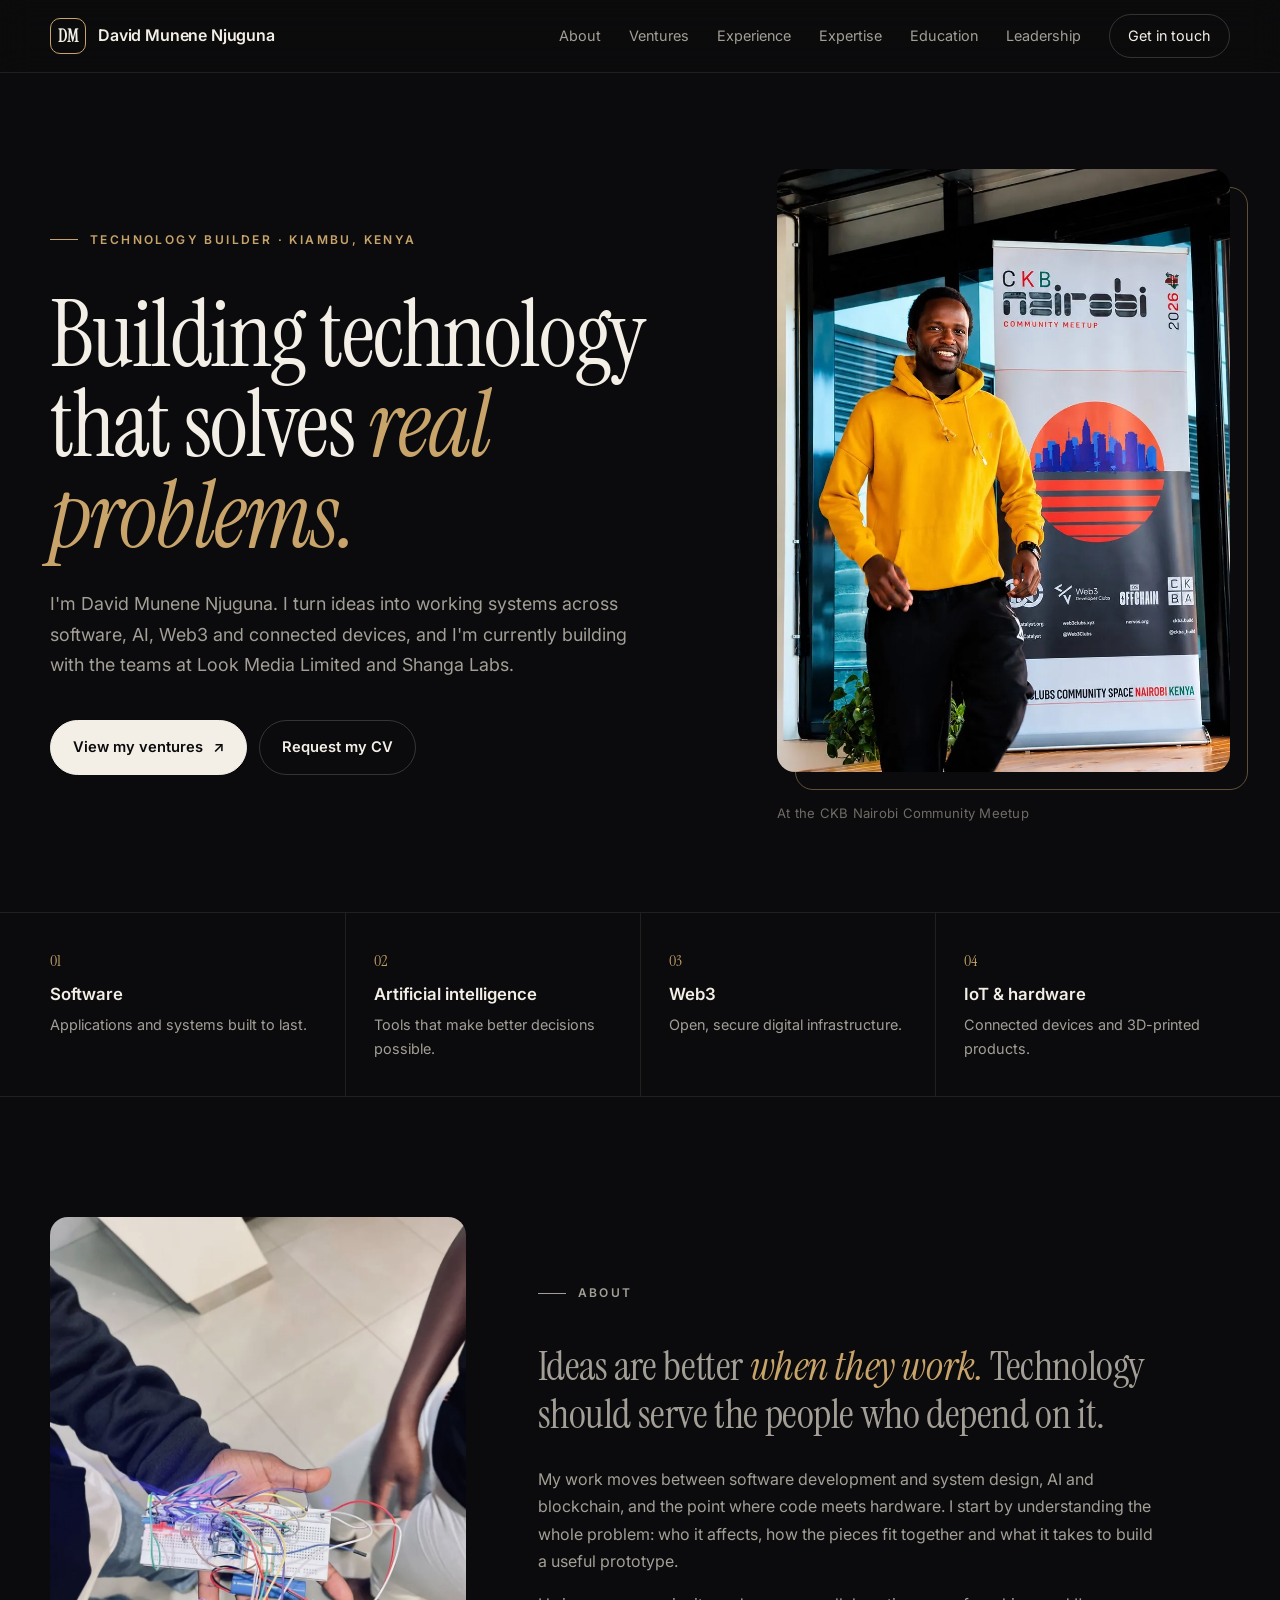
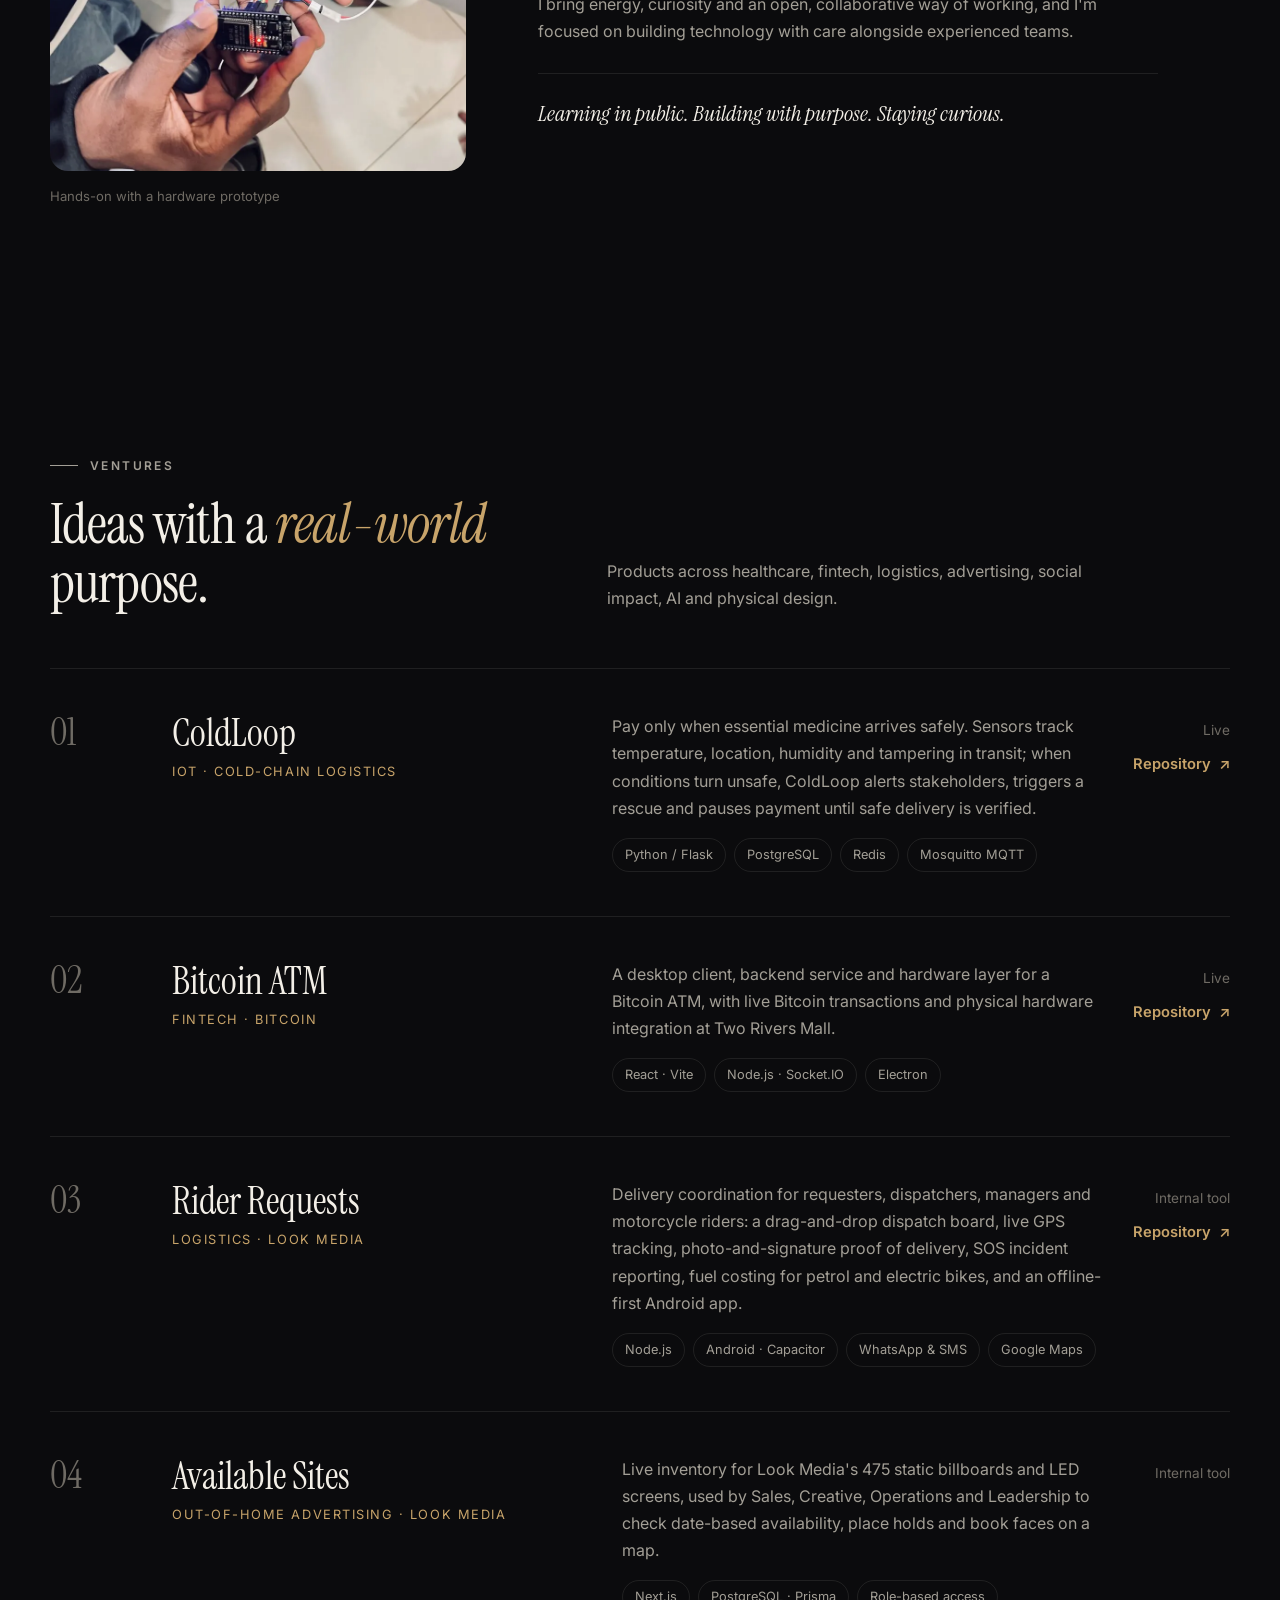
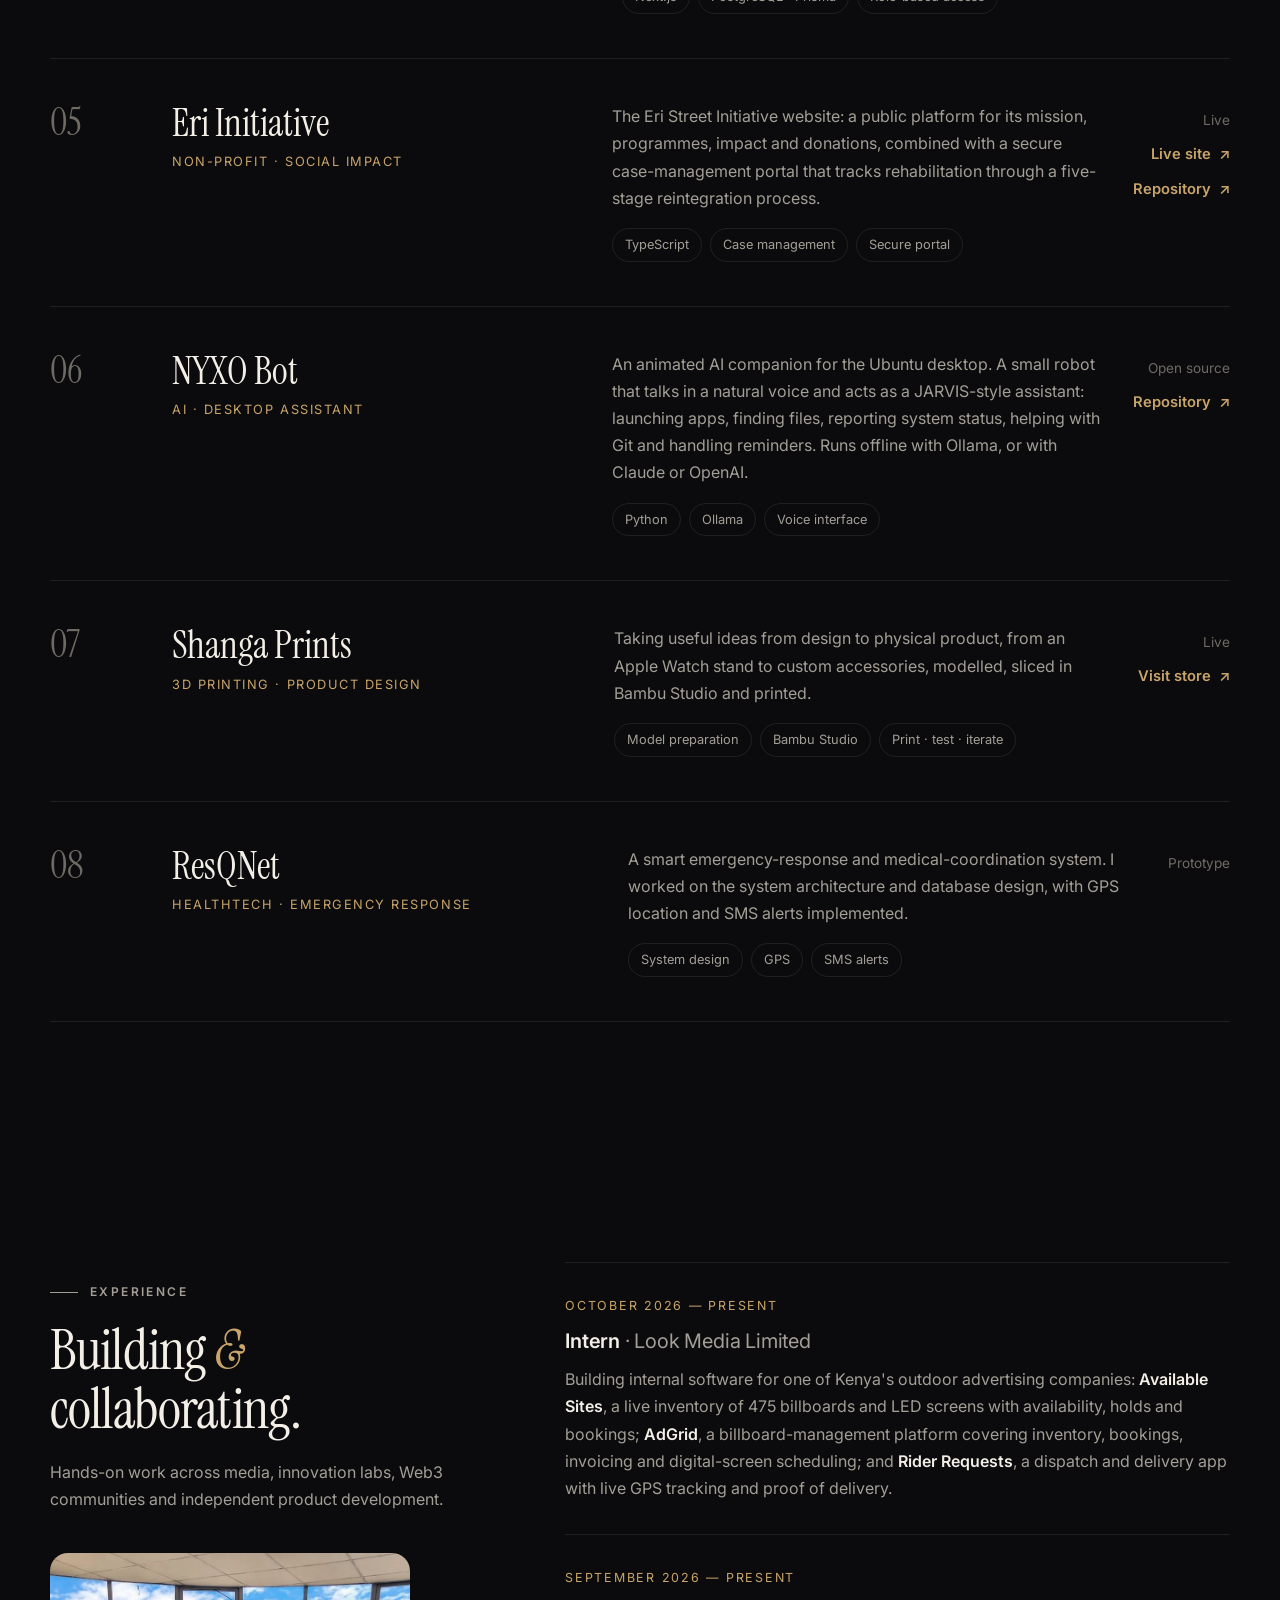
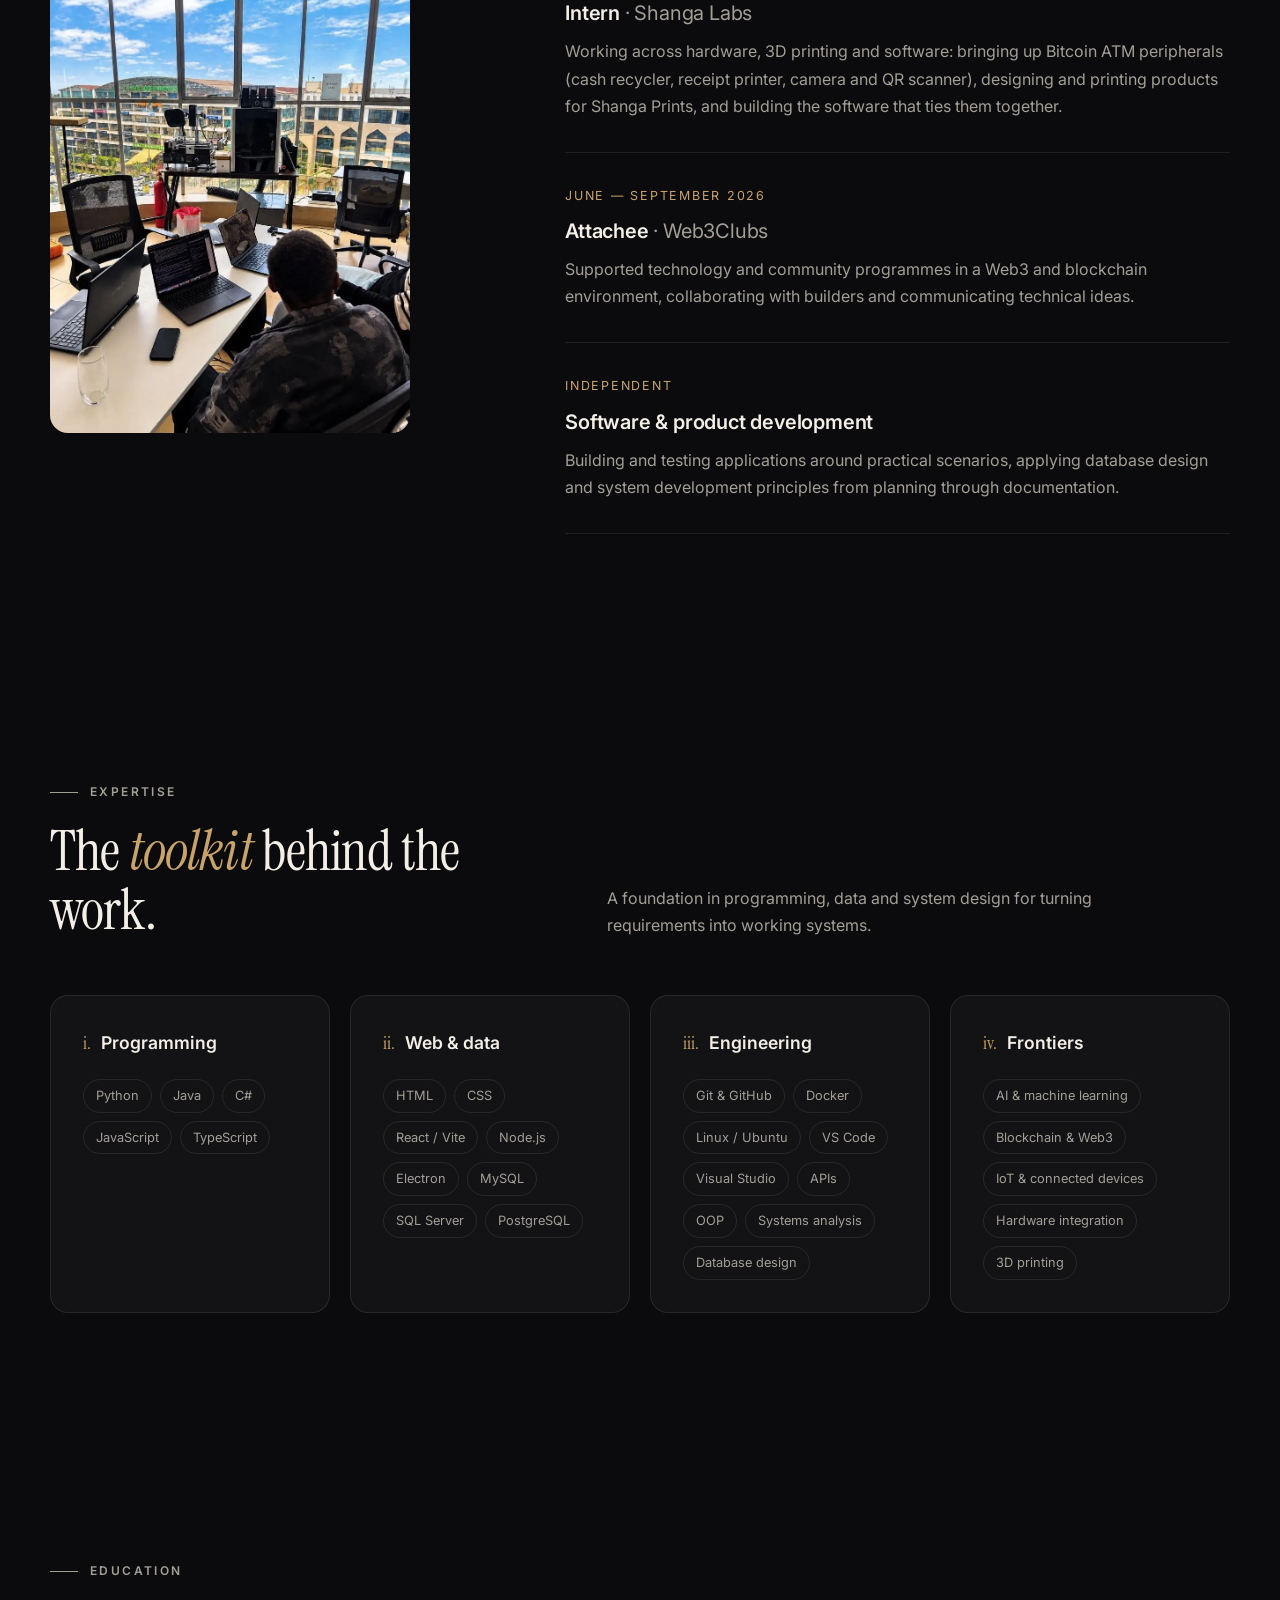
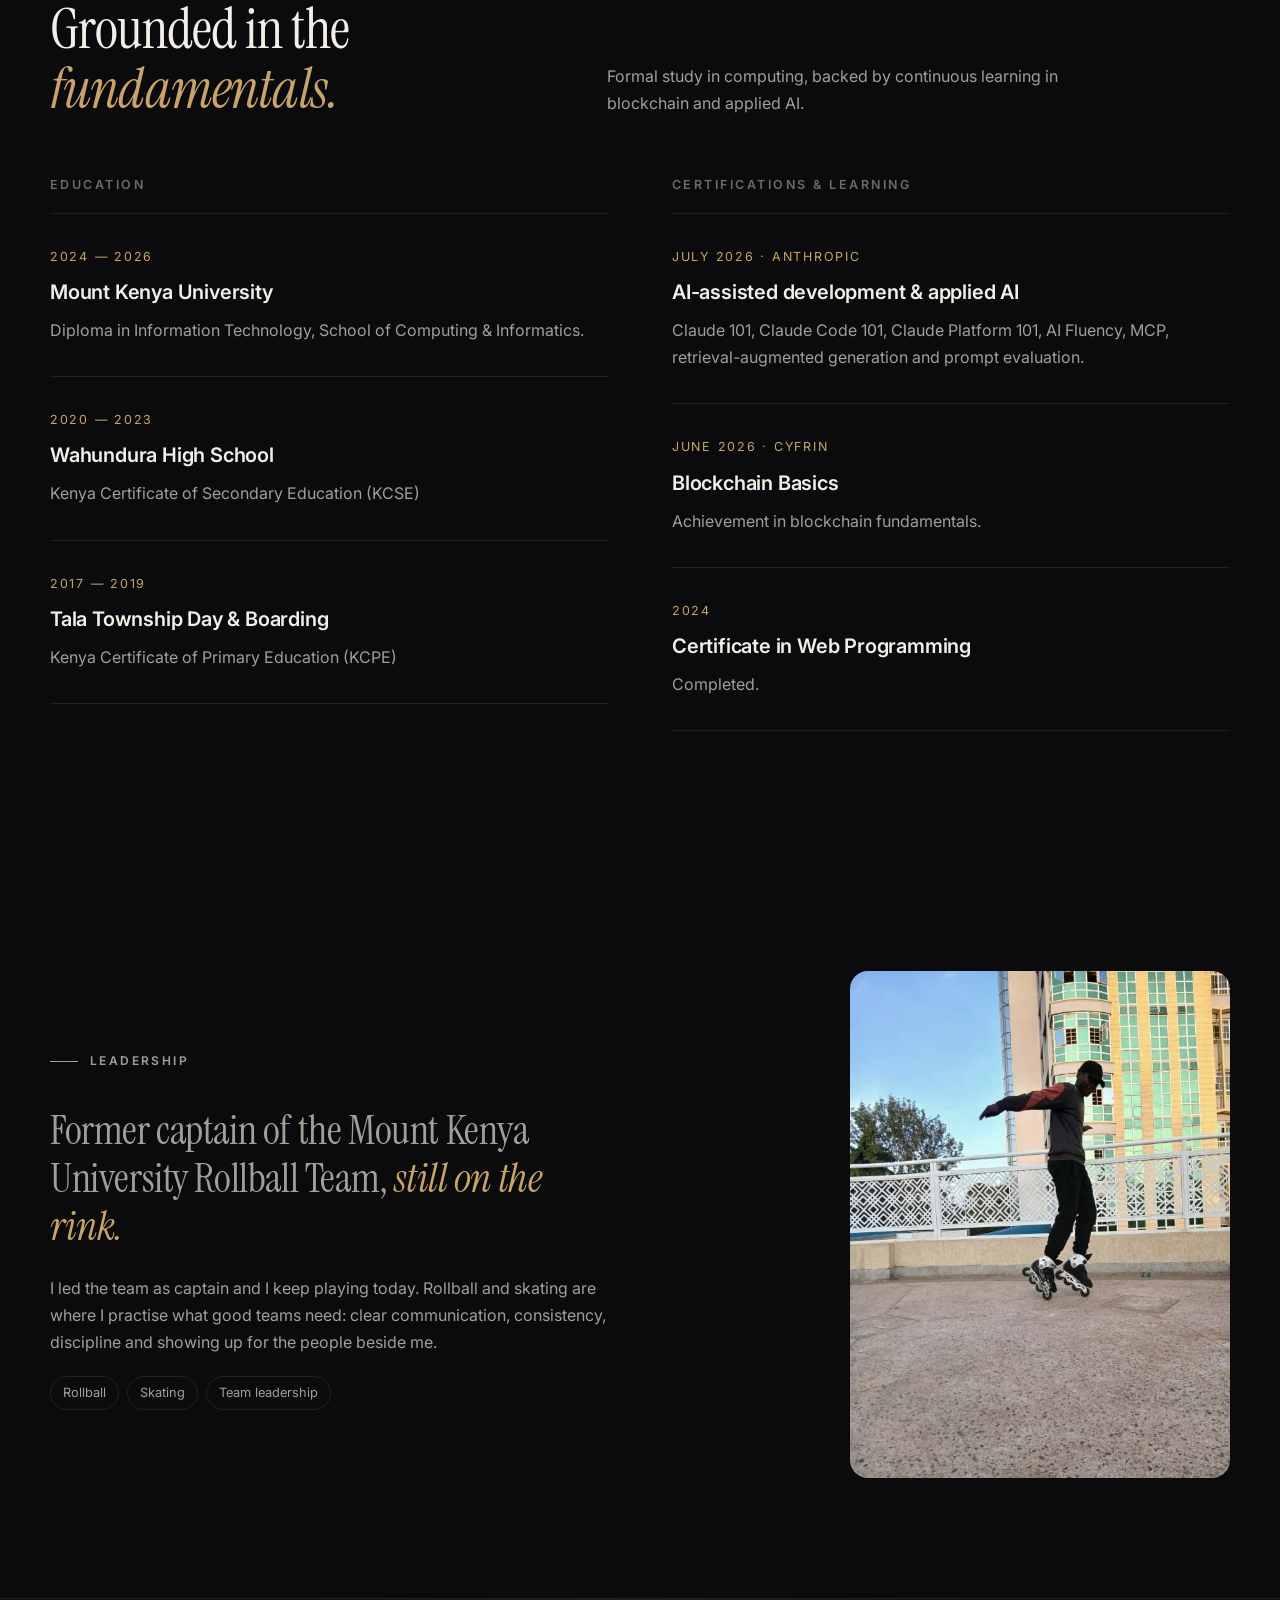
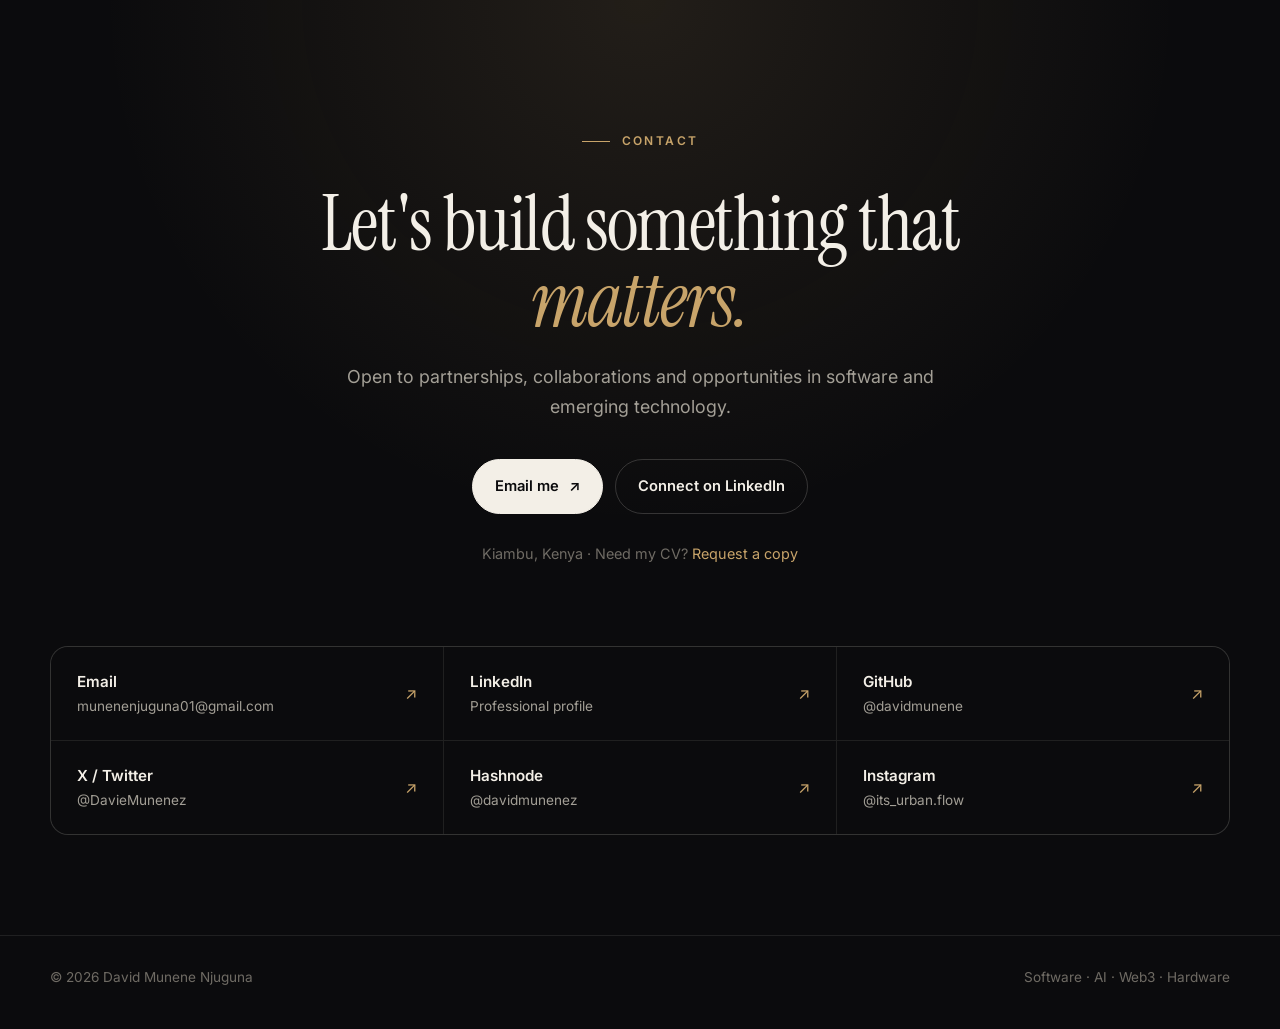
==== commit 9372a82f: "Add ventures, expand experience, update education and leadership - Show the hero portrait at its nat" ====
--- a/index.html
+++ b/index.html
@@ -146,39 +146,19 @@
             <p class="eyebrow">Ventures</p>
             <h2 class="h2">Ideas with a <em>real-world</em> purpose.</h2>
           </div>
-          <p>Products and prototypes across healthcare, supply chains, financial technology and physical design.</p>
+          <p>Products across healthcare, fintech, logistics, advertising, social impact, AI and physical design.</p>
         </div>
 
         <div class="ventures">
           <article class="venture reveal">
             <span class="num">01</span>
-            <div>
-              <h3>ResQNet</h3>
-              <p class="category">HealthTech · Emergency response</p>
-            </div>
-            <div>
-              <p>
-                A smart emergency-response and medical-coordination system. I worked on the system
-                architecture and database design, with GPS location and SMS alerts implemented.
-              </p>
-              <p class="note">Next: incident categorisation, responder coordination, accessible fallback channels and AI-assisted triage.</p>
-            </div>
-            <div class="side">
-              <span class="status">Prototype</span>
-            </div>
-          </article>
-
-          <article class="venture reveal">
-            <span class="num">02</span>
             <div>
               <h3>ColdLoop</h3>
               <p class="category">IoT · Cold-chain logistics</p>
             </div>
             <div>
               <p>
-                Pay only when essential medicine arrives safely. Sensor and location data
-                monitor transport conditions, raise risk alerts and release payment once
-                safe delivery is confirmed.
+                Pay only when essential medicine arrives safely. Sensors track temperature, location, humidity and tampering in transit; when conditions turn unsafe, ColdLoop alerts stakeholders, triggers a rescue and pauses payment until safe delivery is verified.
               </p>
               <ul class="tags">
                 <li>Python / Flask</li>
@@ -188,7 +168,7 @@
               </ul>
             </div>
             <div class="side">
-              <span class="status">In development</span>
+              <span class="status">Live</span>
               <a class="link" href="https://github.com/DavidKings10000/ColdLoop" target="_blank" rel="noopener noreferrer">
                 Repository <span class="arrow" aria-hidden="true">↗</span>
               </a>
@@ -196,15 +176,14 @@
           </article>
 
           <article class="venture reveal">
-            <span class="num">03</span>
+            <span class="num">02</span>
             <div>
               <h3>Bitcoin ATM</h3>
               <p class="category">Fintech · Bitcoin</p>
             </div>
             <div>
               <p>
-                A desktop client, backend service and hardware layer for a Bitcoin ATM, with
-                live Bitcoin transactions and physical hardware integration at Two Rivers Mall.
+                A desktop client, backend service and hardware layer for a Bitcoin ATM, with live Bitcoin transactions and physical hardware integration at Two Rivers Mall.
               </p>
               <ul class="tags">
                 <li>React · Vite</li>
@@ -221,15 +200,111 @@
           </article>
 
           <article class="venture reveal">
+            <span class="num">03</span>
+            <div>
+              <h3>Rider Requests</h3>
+              <p class="category">Logistics · Look Media</p>
+            </div>
+            <div>
+              <p>
+                Delivery coordination for requesters, dispatchers, managers and motorcycle riders: a drag-and-drop dispatch board, live GPS tracking, photo-and-signature proof of delivery, SOS incident reporting, fuel costing for petrol and electric bikes, and an offline-first Android app.
+              </p>
+              <ul class="tags">
+                <li>Node.js</li>
+                <li>Android · Capacitor</li>
+                <li>WhatsApp &amp; SMS</li>
+                <li>Google Maps</li>
+              </ul>
+            </div>
+            <div class="side">
+              <span class="status">Internal tool</span>
+              <a class="link" href="https://github.com/Muthoney/Rider-Request-App" target="_blank" rel="noopener noreferrer">
+                Repository <span class="arrow" aria-hidden="true">↗</span>
+              </a>
+            </div>
+          </article>
+
+          <article class="venture reveal">
             <span class="num">04</span>
             <div>
-              <h3>3D Printing &amp; Product Design</h3>
-              <p class="category">Hardware · Product design</p>
-            </div>
-            <div>
-              <p>
-                Taking useful ideas from design to physical product, including an Apple Watch
-                stand and custom accessories, prepared and sliced in Bambu Studio.
+              <h3>Available Sites</h3>
+              <p class="category">Out-of-home advertising · Look Media</p>
+            </div>
+            <div>
+              <p>
+                Live inventory for Look Media's 475 static billboards and LED screens, used by Sales, Creative, Operations and Leadership to check date-based availability, place holds and book faces on a map.
+              </p>
+              <ul class="tags">
+                <li>Next.js</li>
+                <li>PostgreSQL · Prisma</li>
+                <li>Role-based access</li>
+              </ul>
+            </div>
+            <div class="side">
+              <span class="status">Internal tool</span>
+            </div>
+          </article>
+
+          <article class="venture reveal">
+            <span class="num">05</span>
+            <div>
+              <h3>Eri Initiative</h3>
+              <p class="category">Non-profit · Social impact</p>
+            </div>
+            <div>
+              <p>
+                The Eri Street Initiative website: a public platform for its mission, programmes, impact and donations, combined with a secure case-management portal that tracks rehabilitation through a five-stage reintegration process.
+              </p>
+              <ul class="tags">
+                <li>TypeScript</li>
+                <li>Case management</li>
+                <li>Secure portal</li>
+              </ul>
+            </div>
+            <div class="side">
+              <span class="status">Live</span>
+              <a class="link" href="https://eri-street-initiative-website.vercel.app" target="_blank" rel="noopener noreferrer">
+                Live site <span class="arrow" aria-hidden="true">↗</span>
+              </a>
+              <a class="link" href="https://github.com/DavidKings10000/Eri-Initiative" target="_blank" rel="noopener noreferrer">
+                Repository <span class="arrow" aria-hidden="true">↗</span>
+              </a>
+            </div>
+          </article>
+
+          <article class="venture reveal">
+            <span class="num">06</span>
+            <div>
+              <h3>NYXO Bot</h3>
+              <p class="category">AI · Desktop assistant</p>
+            </div>
+            <div>
+              <p>
+                An animated AI companion for the Ubuntu desktop. A small robot that talks in a natural voice and acts as a JARVIS-style assistant: launching apps, finding files, reporting system status, helping with Git and handling reminders. Runs offline with Ollama, or with Claude or OpenAI.
+              </p>
+              <ul class="tags">
+                <li>Python</li>
+                <li>Ollama</li>
+                <li>Voice interface</li>
+              </ul>
+            </div>
+            <div class="side">
+              <span class="status">Open source</span>
+              <a class="link" href="https://github.com/davidmunene/NYXO-BOT" target="_blank" rel="noopener noreferrer">
+                Repository <span class="arrow" aria-hidden="true">↗</span>
+              </a>
+            </div>
+          </article>
+
+          <article class="venture reveal">
+            <span class="num">07</span>
+            <div>
+              <h3>Shanga Prints</h3>
+              <p class="category">3D printing · Product design</p>
+            </div>
+            <div>
+              <p>
+                Taking useful ideas from design to physical product, from an Apple Watch stand to custom accessories, modelled, sliced in Bambu Studio and printed.
               </p>
               <ul class="tags">
                 <li>Model preparation</li>
@@ -238,7 +313,31 @@
               </ul>
             </div>
             <div class="side">
-              <span class="status">Product studio</span>
+              <span class="status">Live</span>
+              <a class="link" href="https://prints.shangalabs.com/" target="_blank" rel="noopener noreferrer">
+                Visit store <span class="arrow" aria-hidden="true">↗</span>
+              </a>
+            </div>
+          </article>
+
+          <article class="venture reveal">
+            <span class="num">08</span>
+            <div>
+              <h3>ResQNet</h3>
+              <p class="category">HealthTech · Emergency response</p>
+            </div>
+            <div>
+              <p>
+                A smart emergency-response and medical-coordination system. I worked on the system architecture and database design, with GPS location and SMS alerts implemented.
+              </p>
+              <ul class="tags">
+                <li>System design</li>
+                <li>GPS</li>
+                <li>SMS alerts</li>
+              </ul>
+            </div>
+            <div class="side">
+              <span class="status">Prototype</span>
             </div>
           </article>
         </div>
@@ -265,13 +364,23 @@
           <li class="reveal">
             <p class="meta">October 2026 — Present</p>
             <h3>Intern <span class="org">· Look Media Limited</span></h3>
+            <p>
+              Building internal software for one of Kenya's outdoor advertising companies:
+              <strong>Available Sites</strong>, a live inventory of 475 billboards and LED screens
+              with availability, holds and bookings; <strong>AdGrid</strong>, a billboard-management
+              platform covering inventory, bookings, invoicing and digital-screen scheduling; and
+              <strong>Rider Requests</strong>, a dispatch and delivery app with live GPS tracking
+              and proof of delivery.
+            </p>
           </li>
           <li class="reveal">
             <p class="meta">September 2026 — Present</p>
             <h3>Intern <span class="org">· Shanga Labs</span></h3>
             <p>
-              Contributing to technology and innovation work, collaborative projects and
-              technical problem-solving.
+              Working across hardware, 3D printing and software: bringing up Bitcoin ATM
+              peripherals (cash recycler, receipt printer, camera and QR scanner), designing
+              and printing products for Shanga Prints, and building the software that ties
+              them together.
             </p>
           </li>
           <li class="reveal">
@@ -373,9 +482,9 @@
             <h3>Education</h3>
             <ol class="timeline">
               <li class="reveal">
-                <p class="meta">School of Computing &amp; Informatics</p>
+                <p class="meta">2024 — 2026</p>
                 <h3>Mount Kenya University</h3>
-                <p>Studied for a Diploma in Information Technology.</p>
+                <p>Diploma in Information Technology, School of Computing &amp; Informatics.</p>
               </li>
               <li class="reveal">
                 <p class="meta">2020 — 2023</p>
@@ -420,10 +529,10 @@
         <div class="reveal">
           <p class="eyebrow">Leadership</p>
           <p class="statement">
-            Captain of the Mount Kenya University <em>Rollball Team.</em>
+            Former captain of the Mount Kenya University Rollball Team, <em>still on the rink.</em>
           </p>
           <p>
-            Rollball and skating are where I practise what good teams need: clear
+            I led the team as captain and I keep playing today. Rollball and skating are where I practise what good teams need: clear
             communication, consistency, discipline and showing up for the people beside me.
           </p>
           <ul class="tags">
--- a/styles.css
+++ b/styles.css
@@ -321,9 +321,8 @@
   position: relative;
   width: 100%;
   height: auto;
-  aspect-ratio: 4 / 5;
+  aspect-ratio: 900 / 1197; /* the photo's own proportions, so nothing is cropped */
   object-fit: cover;
-  object-position: center 18%;
   border-radius: var(--radius);
 }
 
@@ -1033,3 +1032,8 @@
     grid-column: 1;
   }
 }
+
+.timeline p strong {
+  color: var(--text);
+  font-weight: 600;
+}
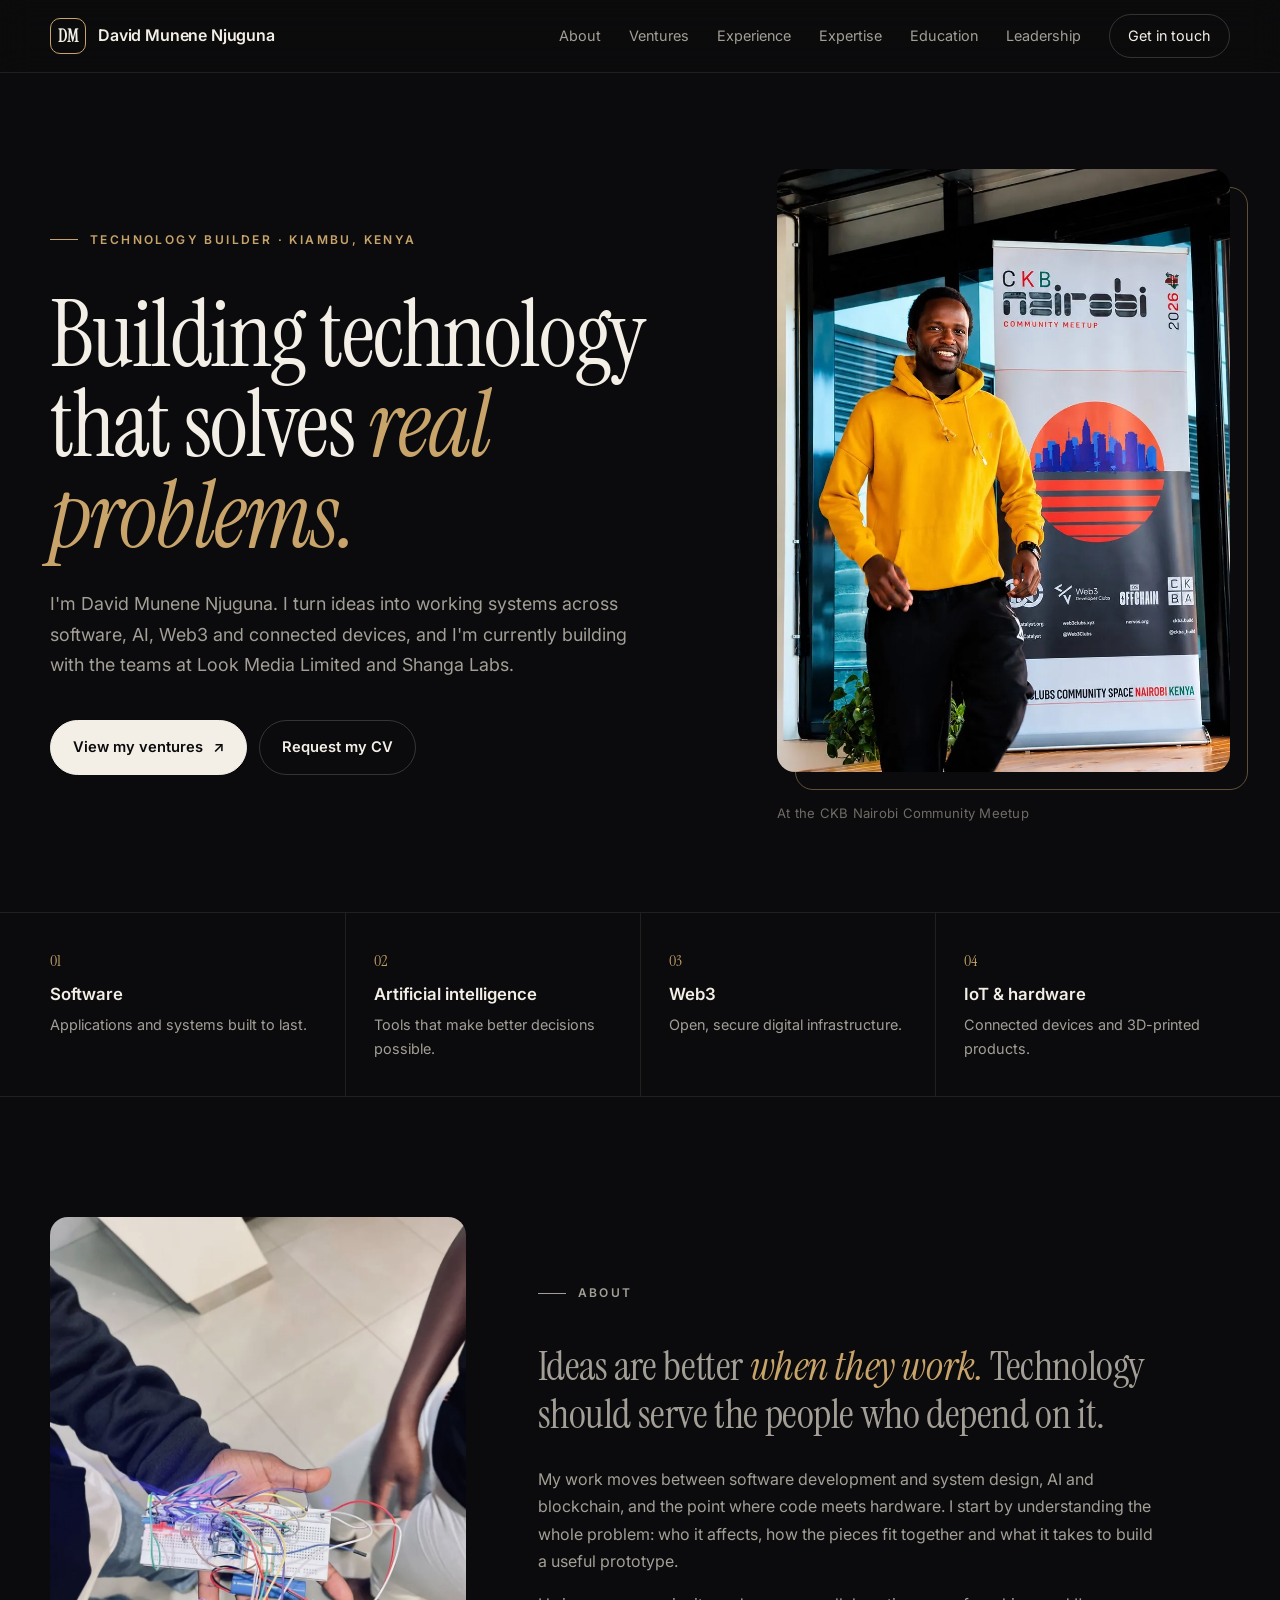
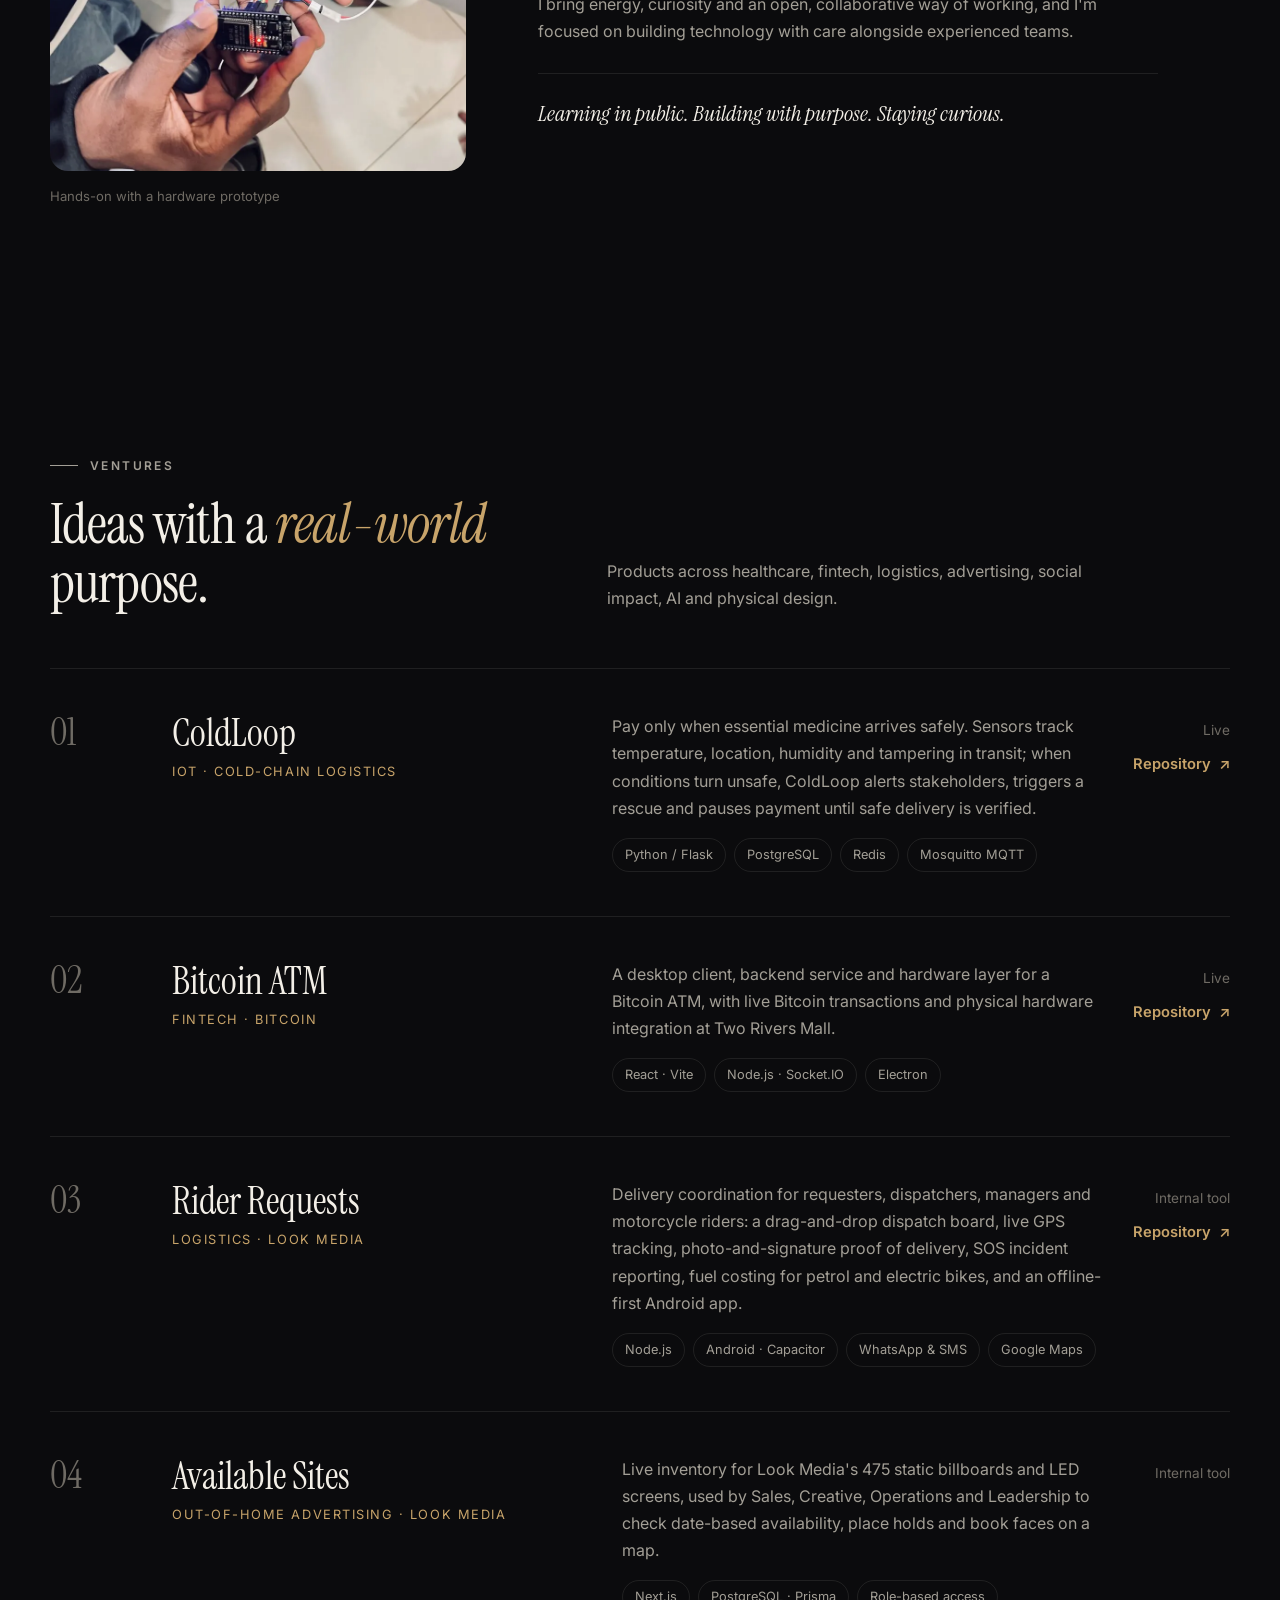
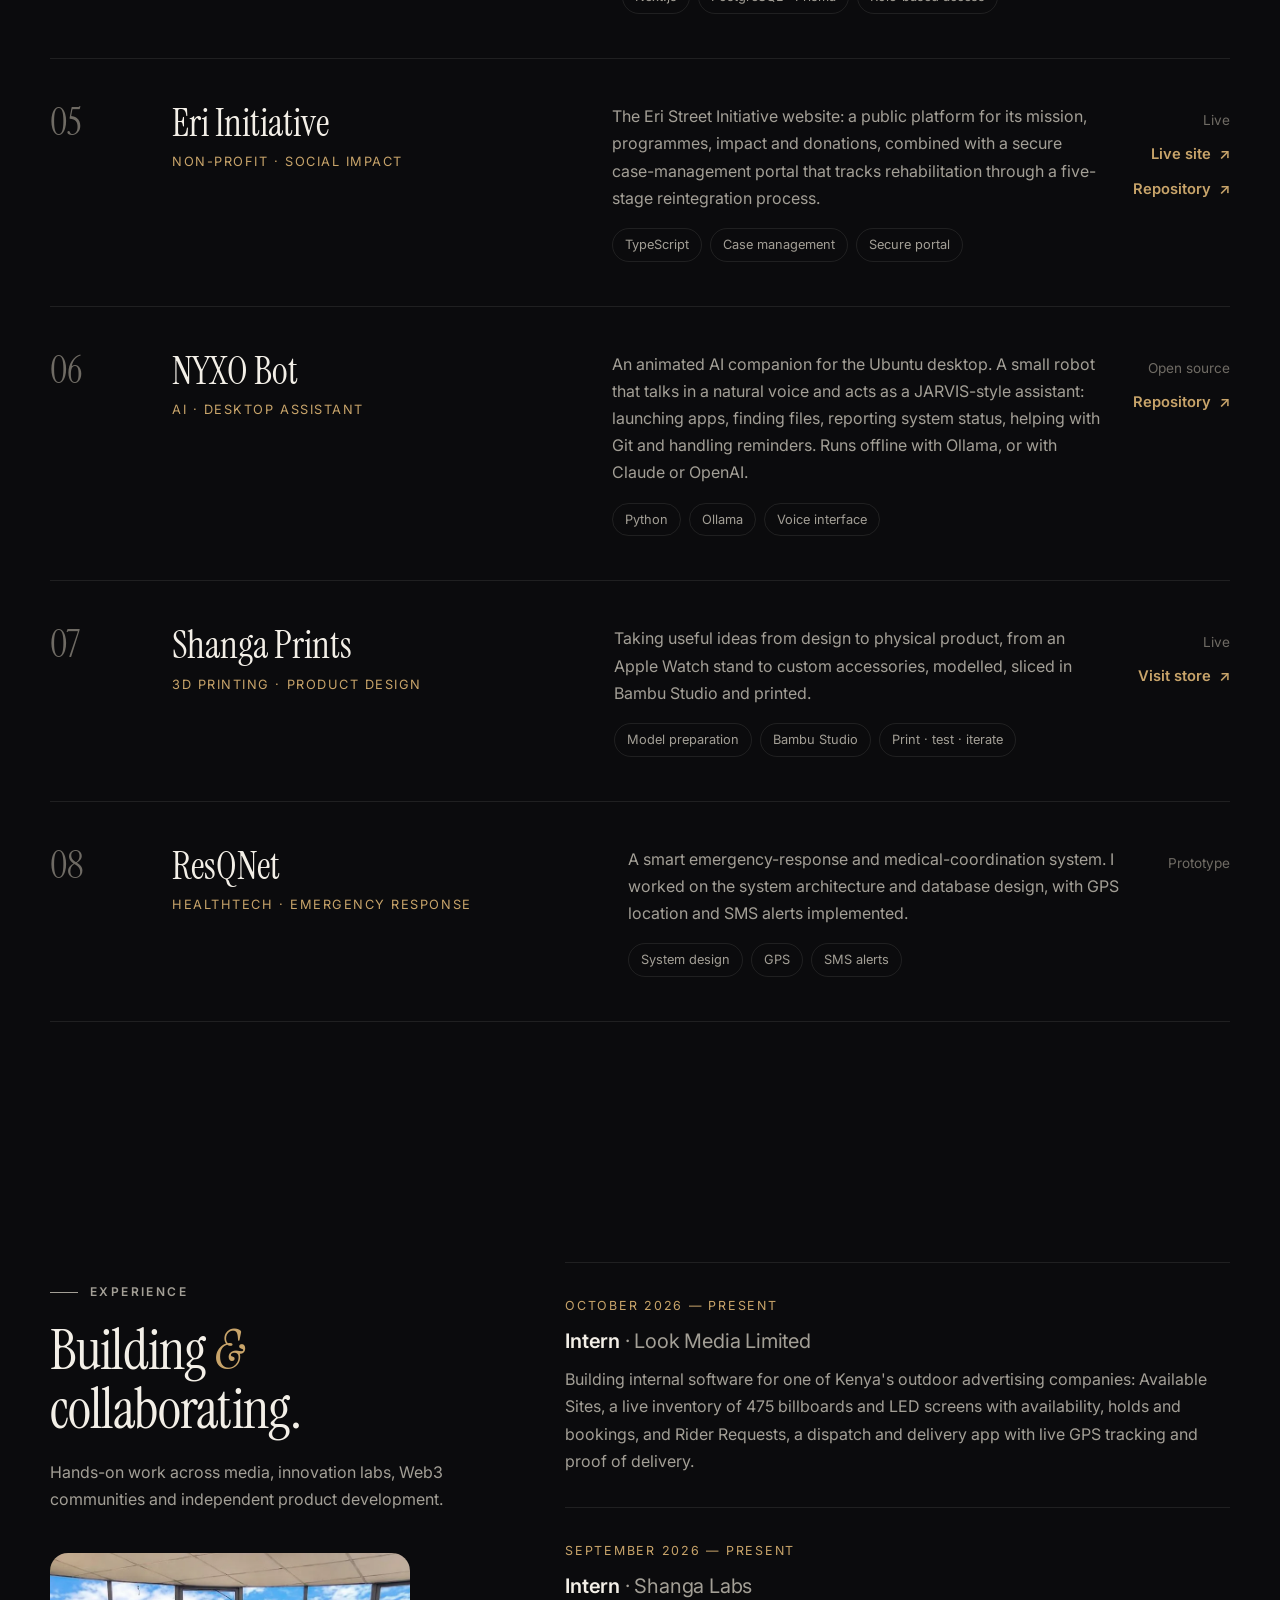
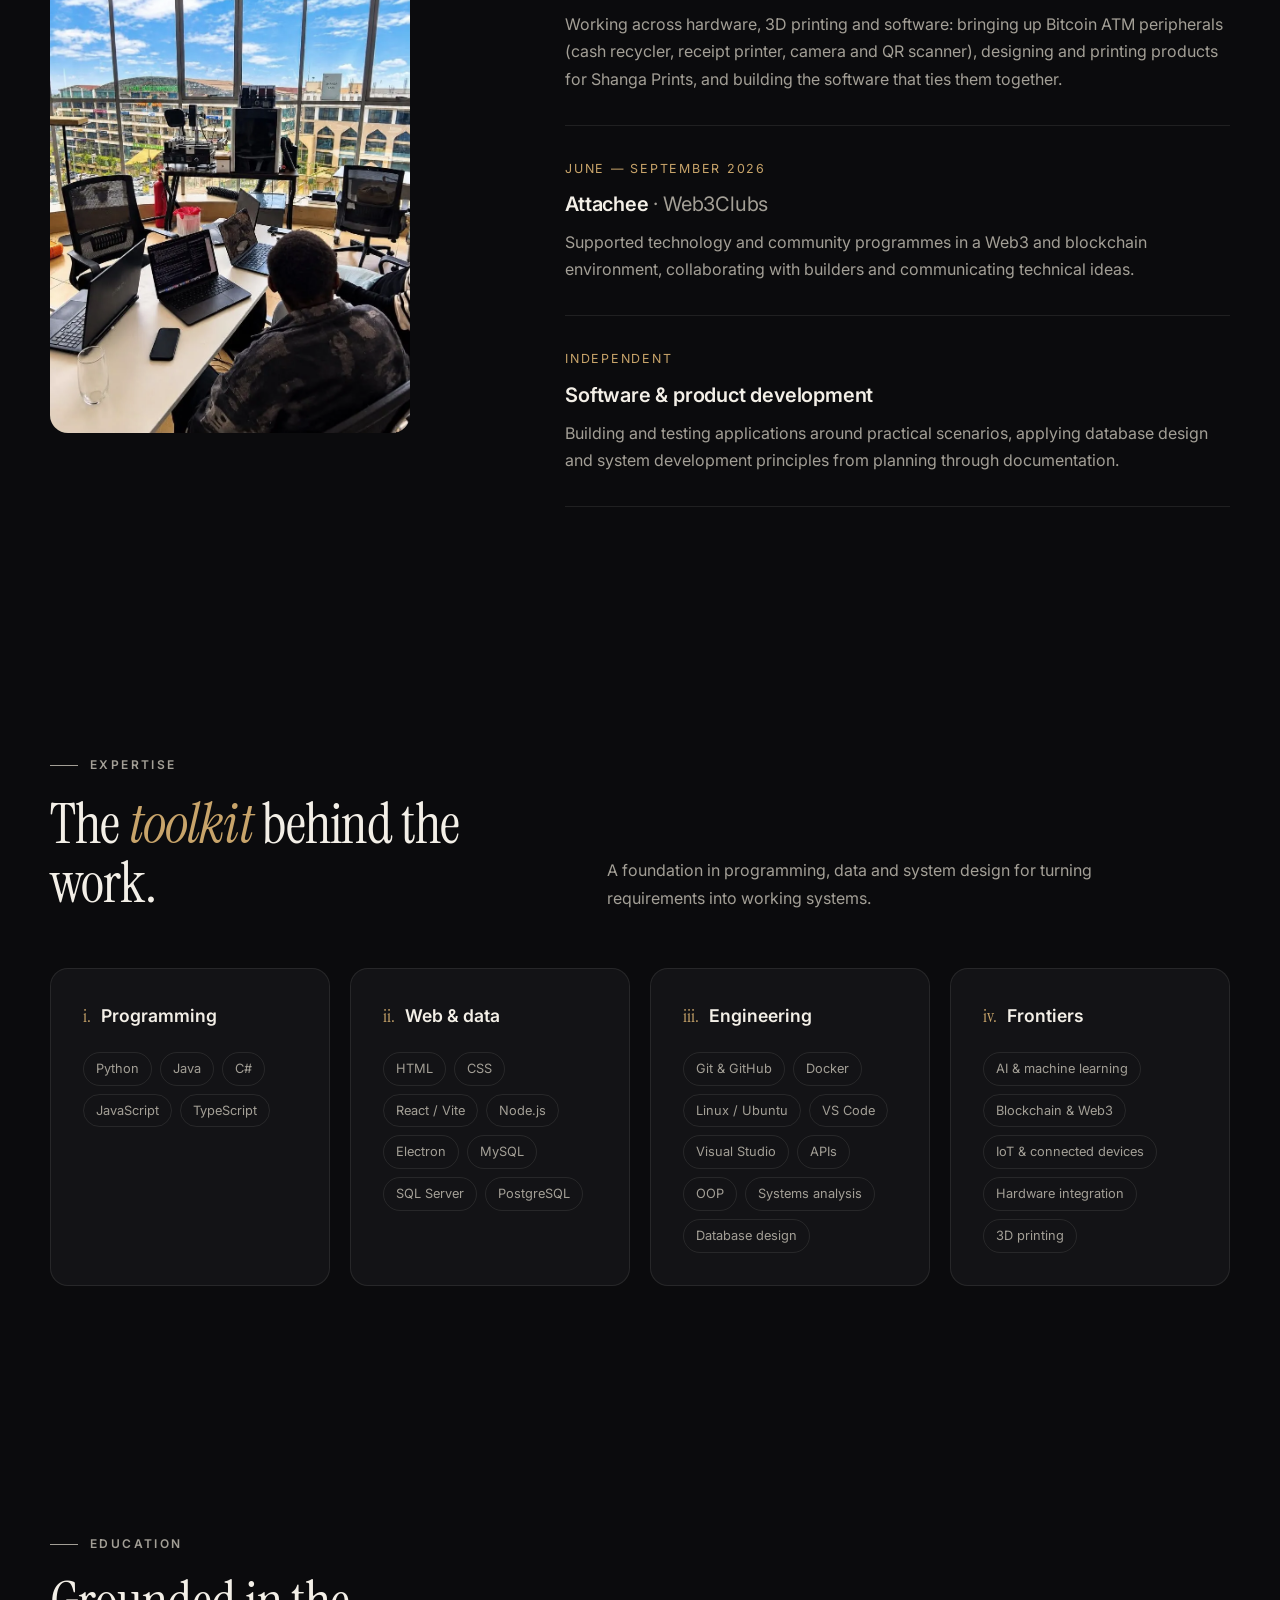
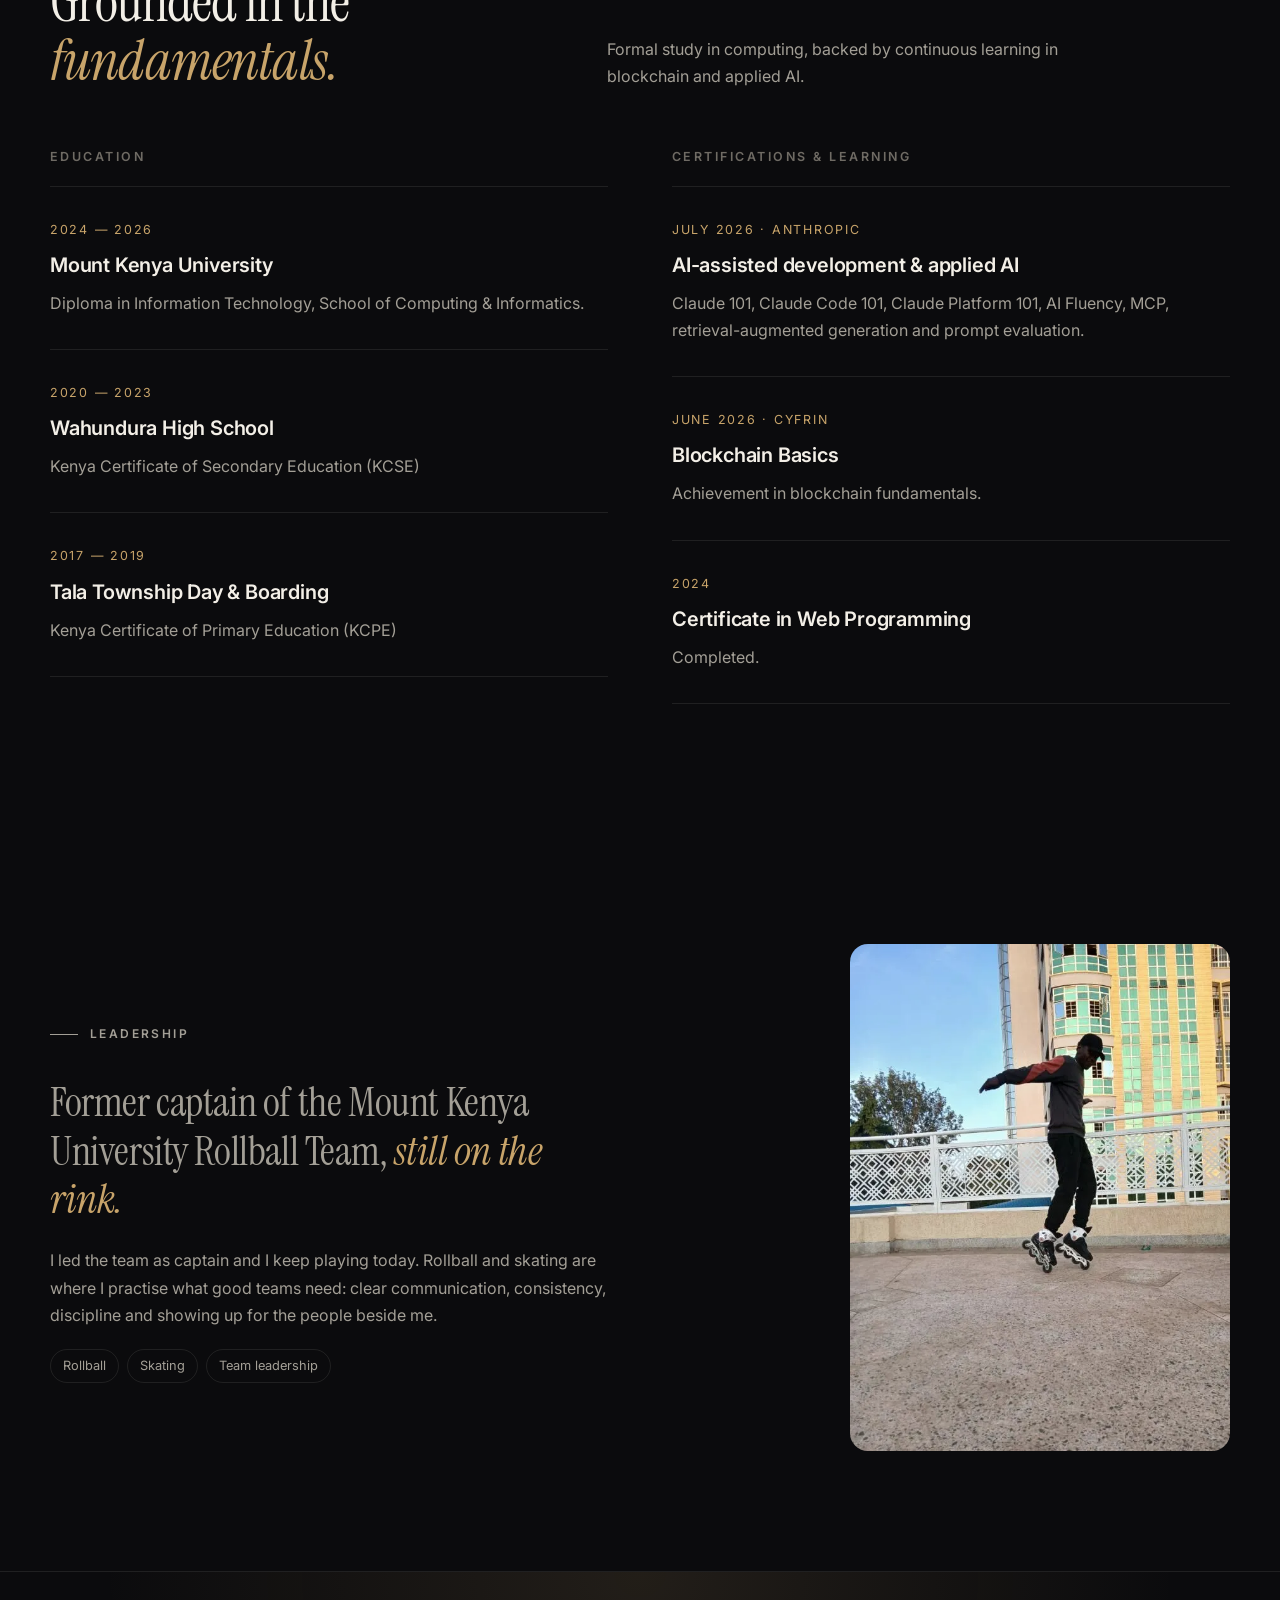
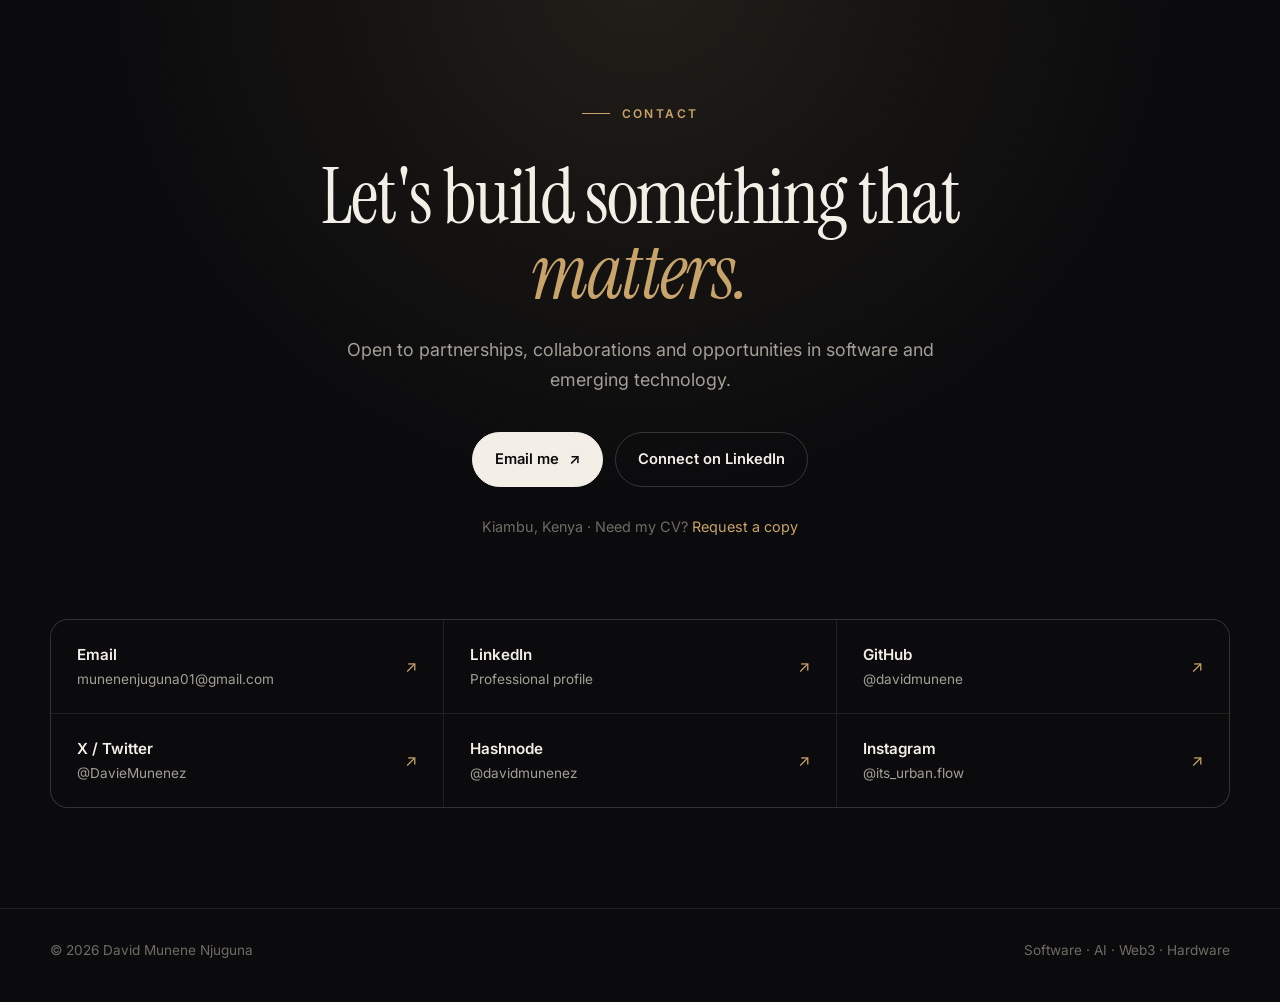
==== commit 208914f8: "Remove AdGrid from experience and bold text from descriptions Co-Authored-By: Claude Opus 5.5 <norep" ====
--- a/index.html
+++ b/index.html
@@ -366,11 +366,9 @@
             <h3>Intern <span class="org">· Look Media Limited</span></h3>
             <p>
               Building internal software for one of Kenya's outdoor advertising companies:
-              <strong>Available Sites</strong>, a live inventory of 475 billboards and LED screens
-              with availability, holds and bookings; <strong>AdGrid</strong>, a billboard-management
-              platform covering inventory, bookings, invoicing and digital-screen scheduling; and
-              <strong>Rider Requests</strong>, a dispatch and delivery app with live GPS tracking
-              and proof of delivery.
+              Available Sites, a live inventory of 475 billboards and LED screens with
+              availability, holds and bookings, and Rider Requests, a dispatch and delivery
+              app with live GPS tracking and proof of delivery.
             </p>
           </li>
           <li class="reveal">
--- a/styles.css
+++ b/styles.css
@@ -1032,8 +1032,3 @@
     grid-column: 1;
   }
 }
-
-.timeline p strong {
-  color: var(--text);
-  font-weight: 600;
-}
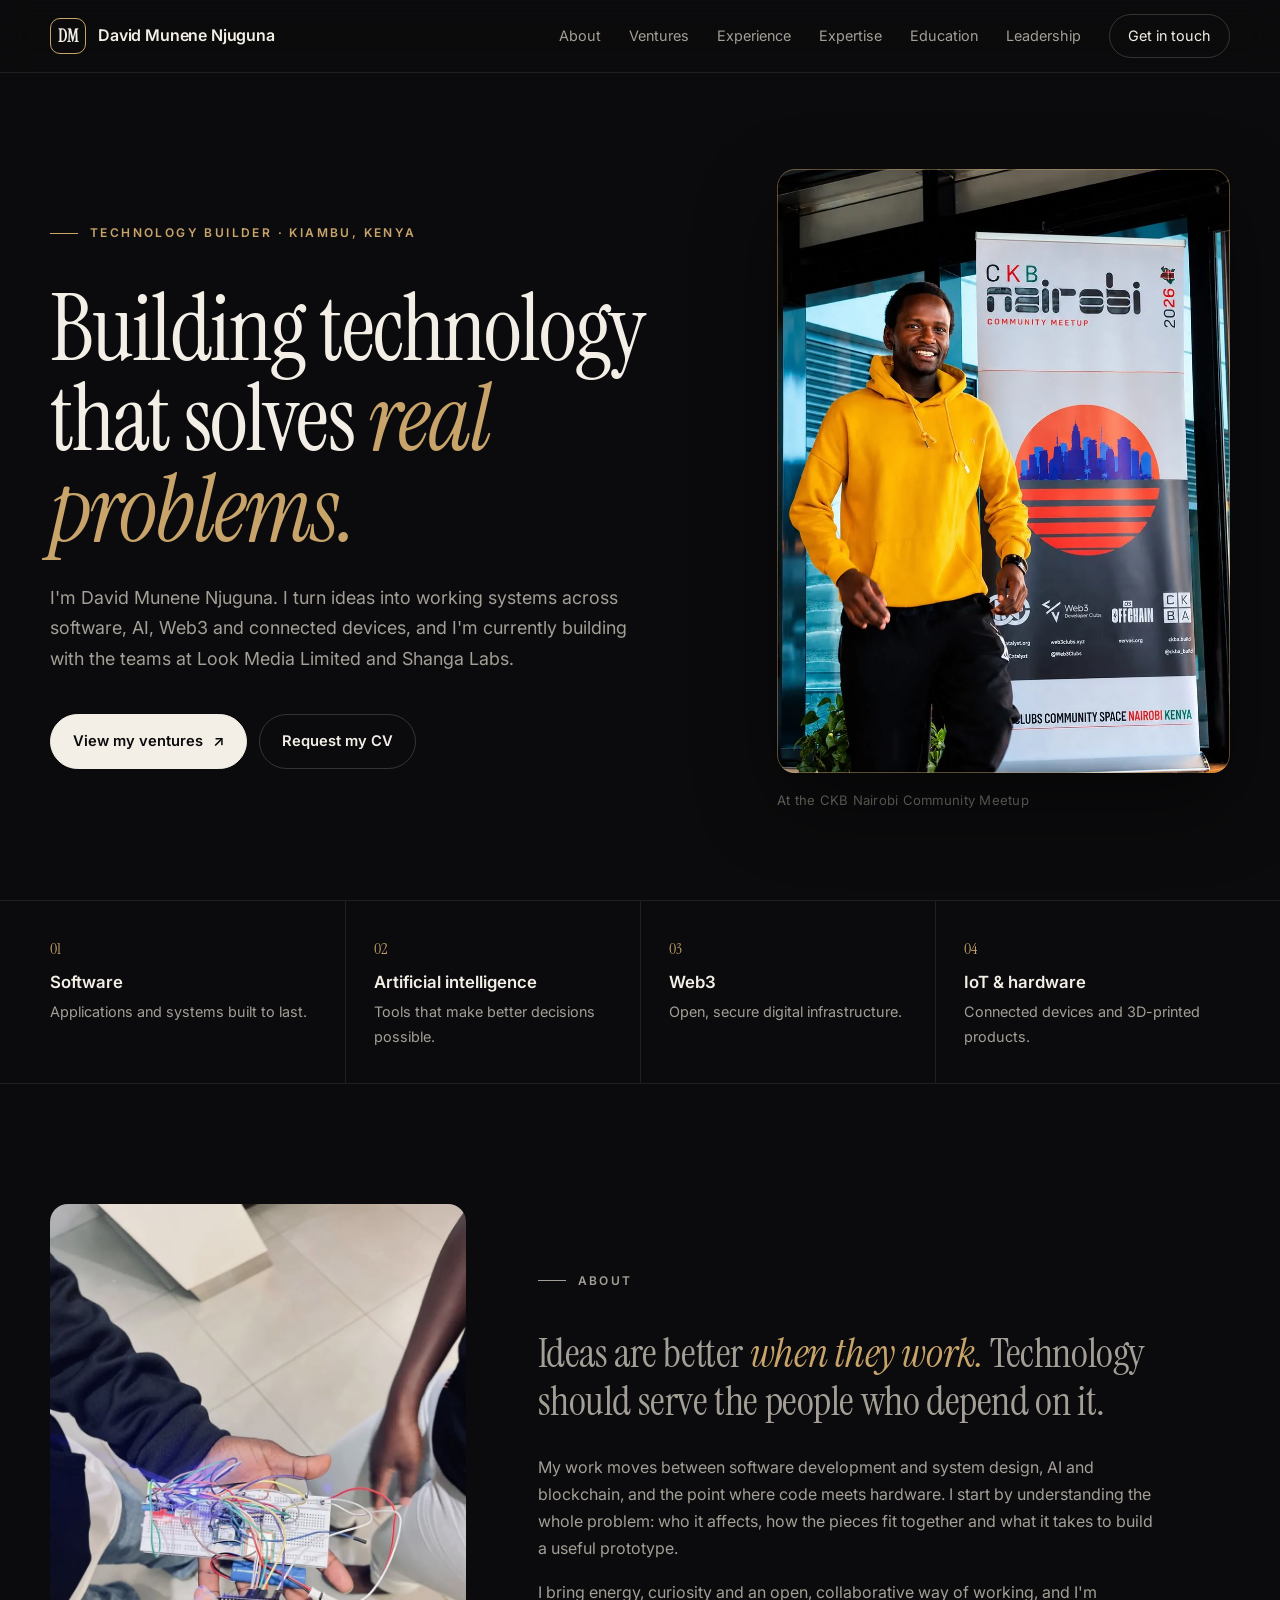
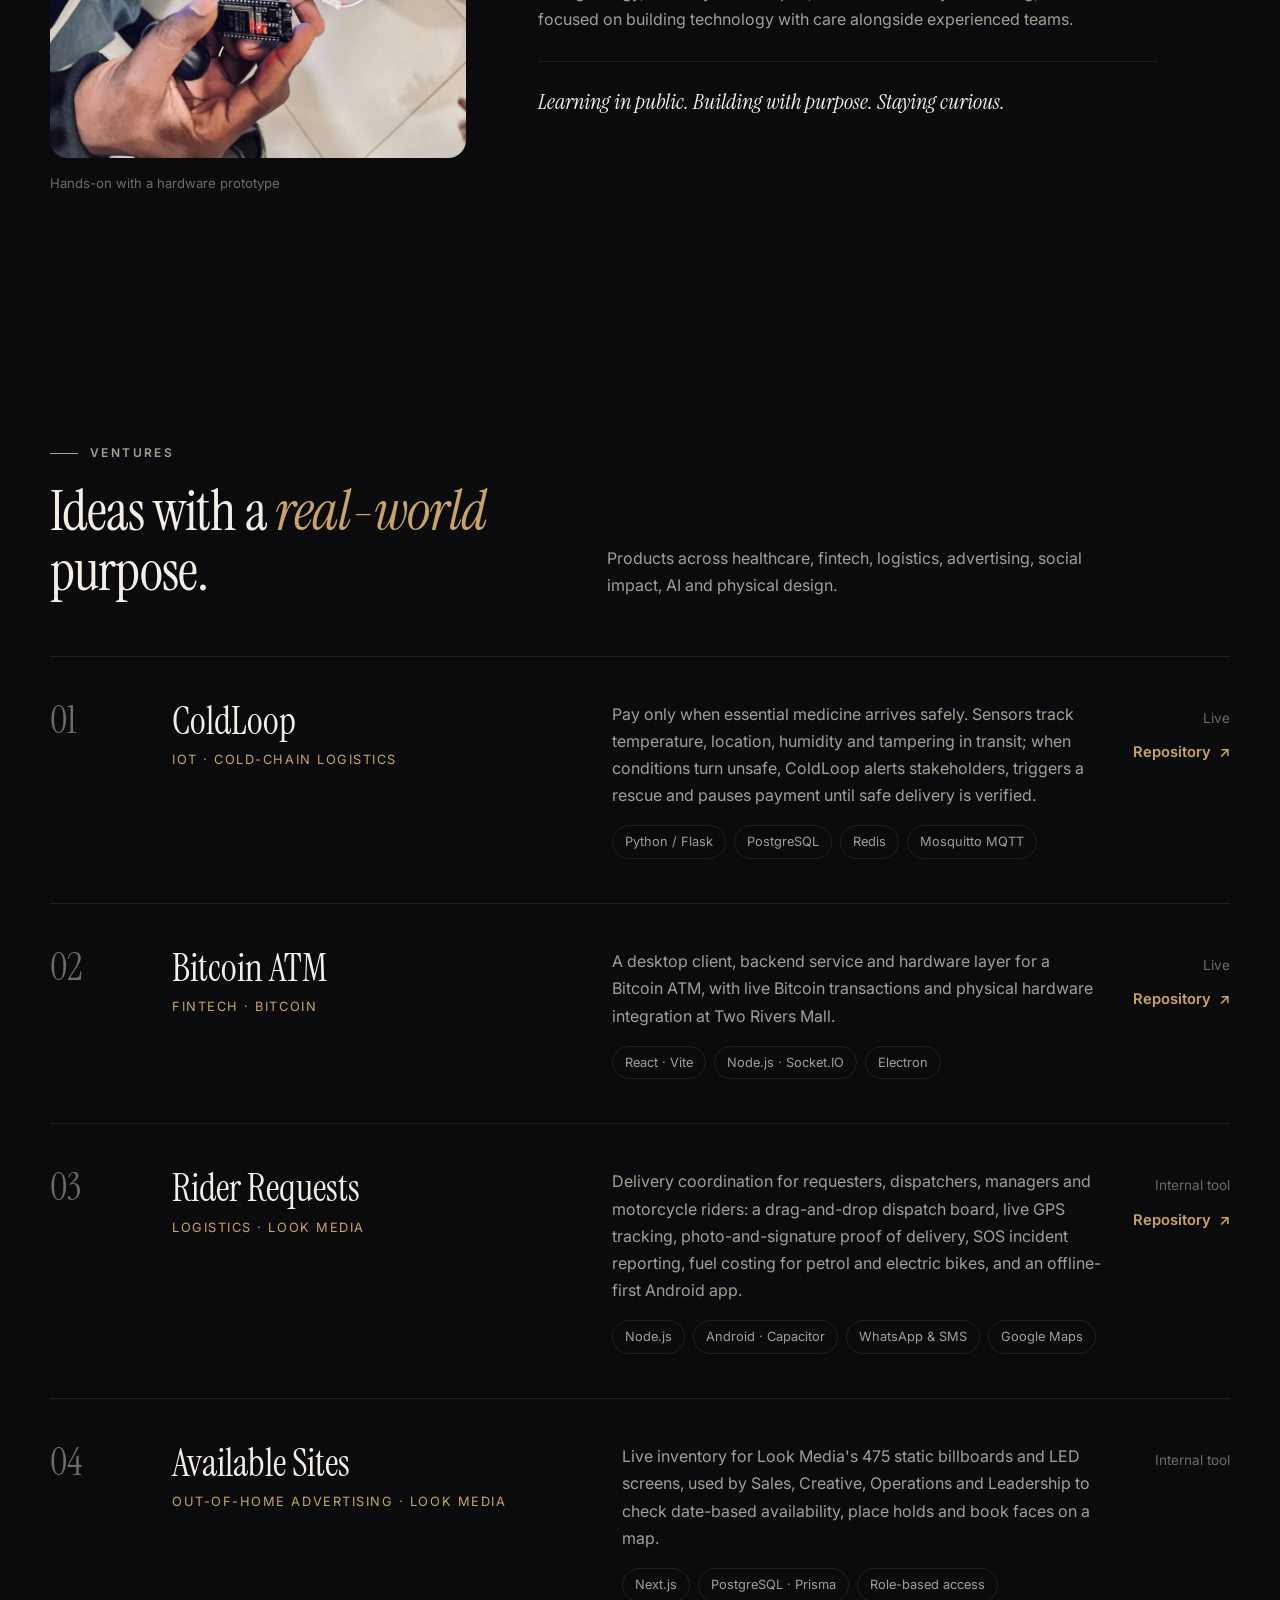
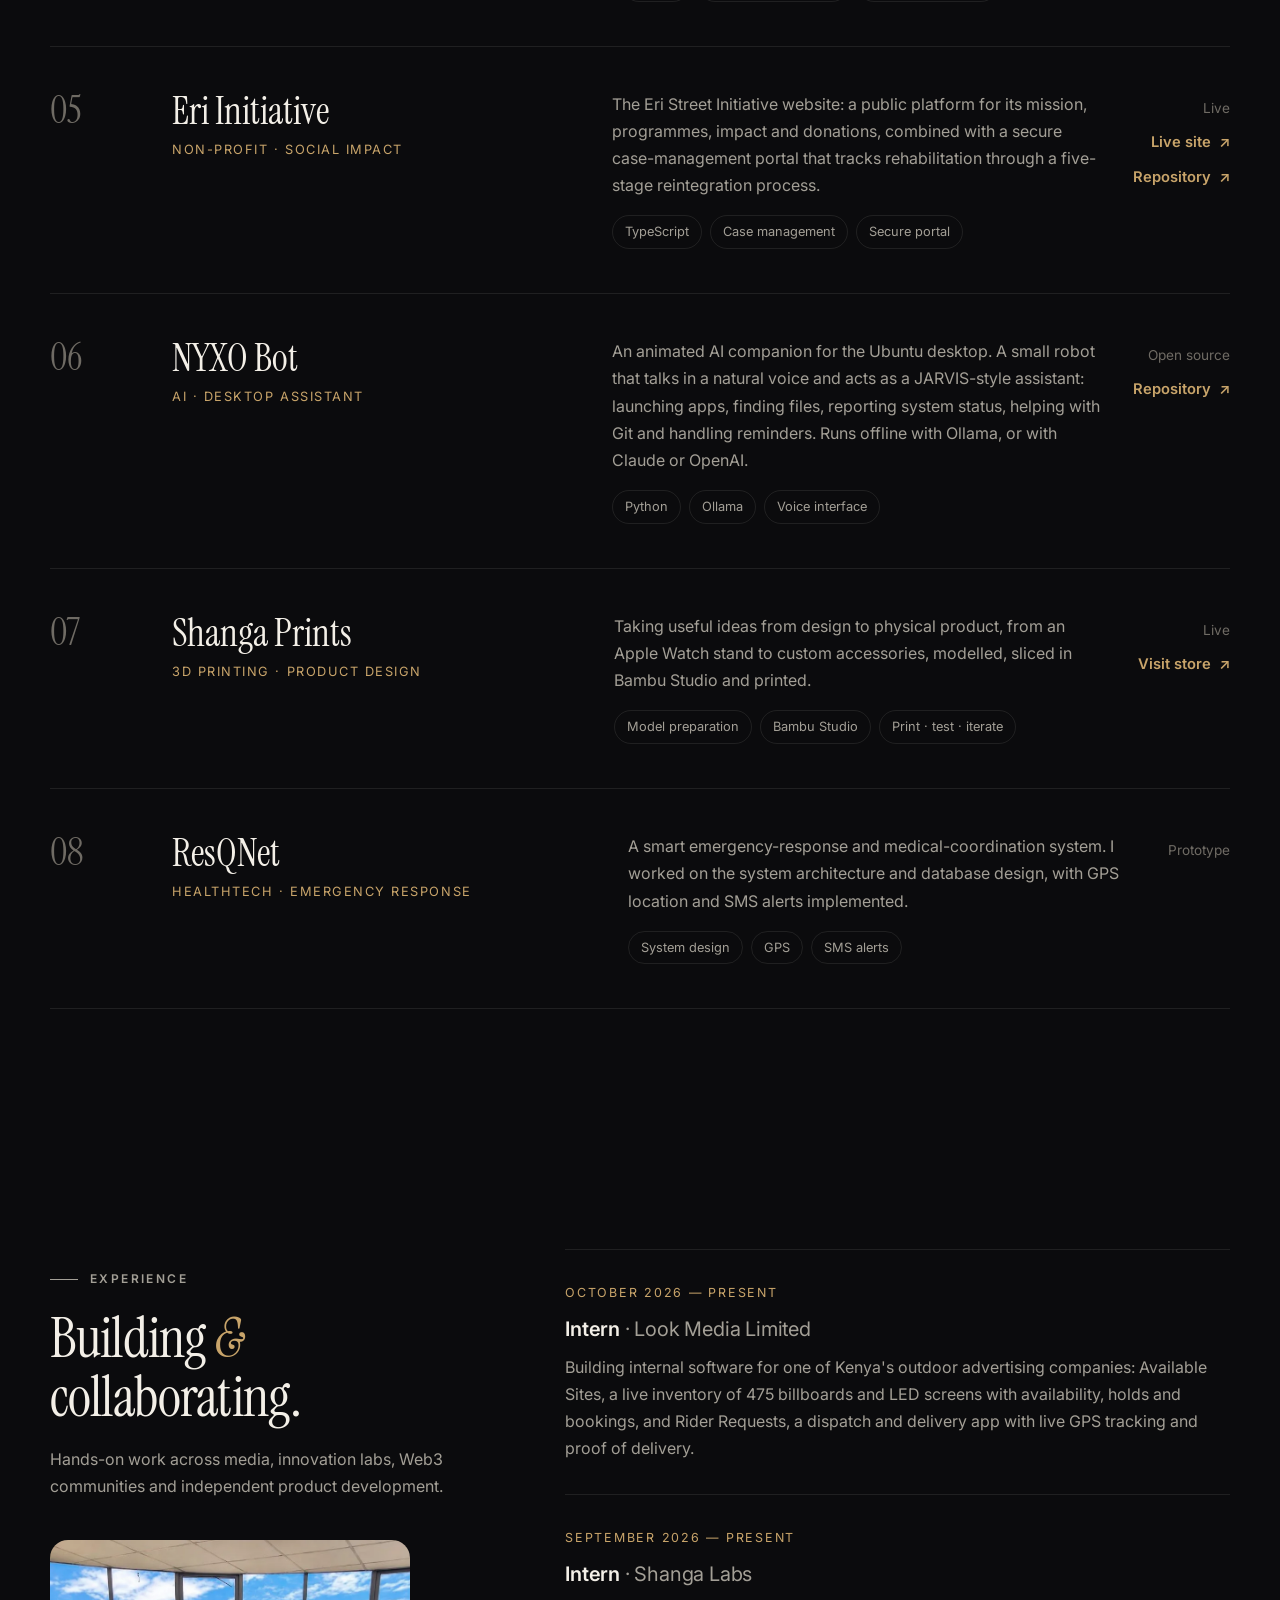
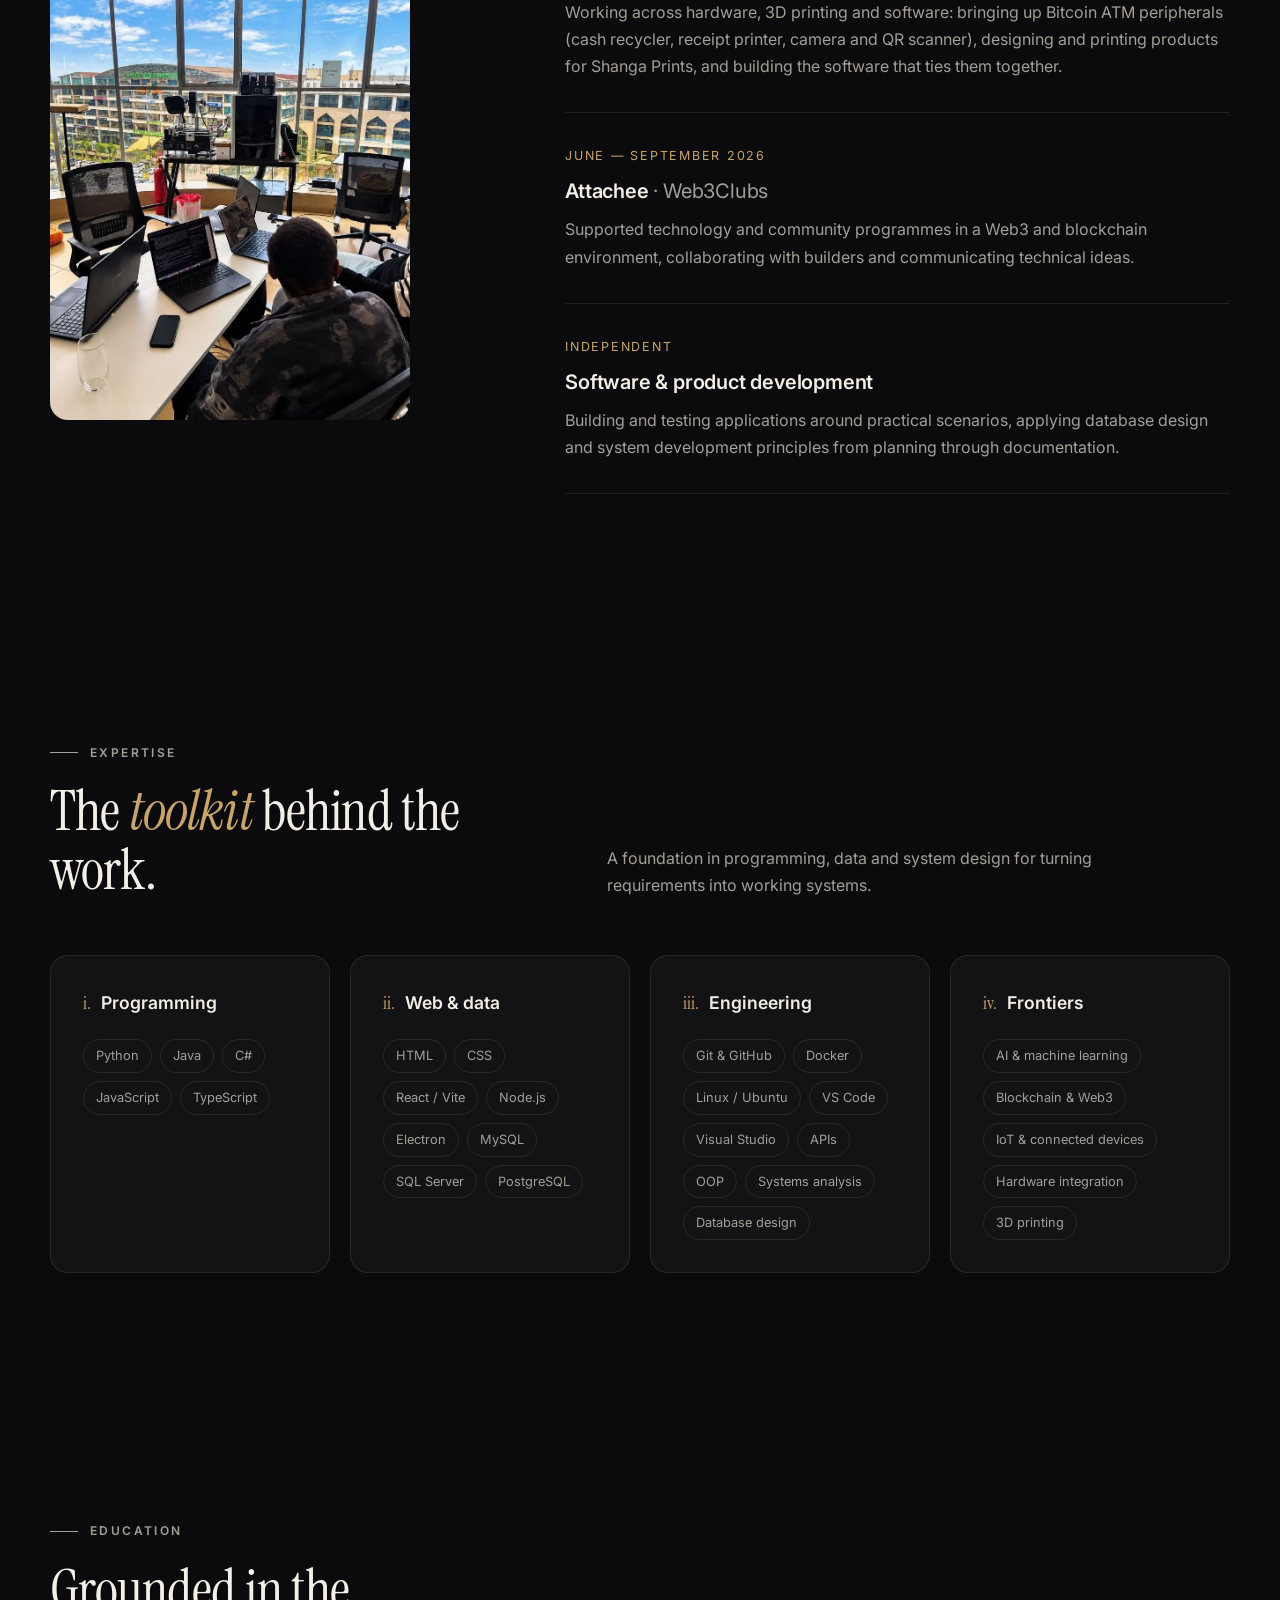
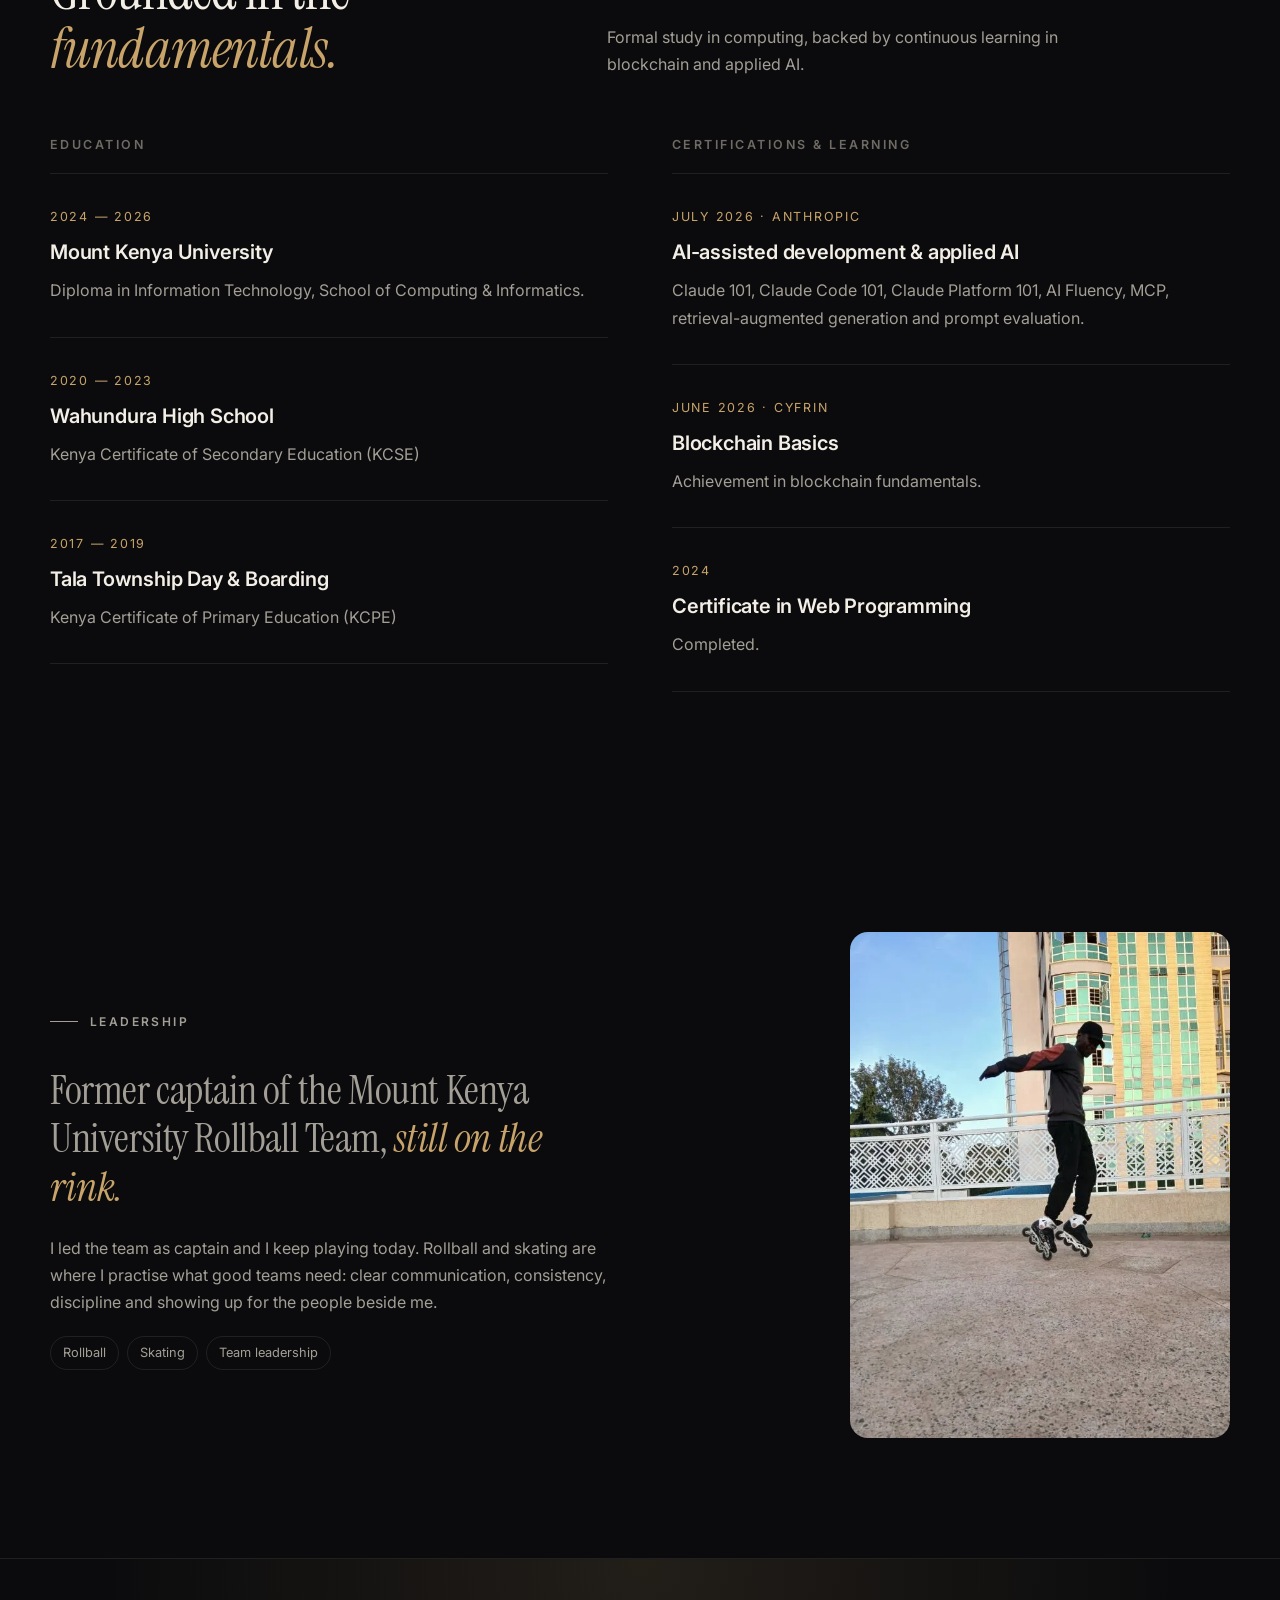
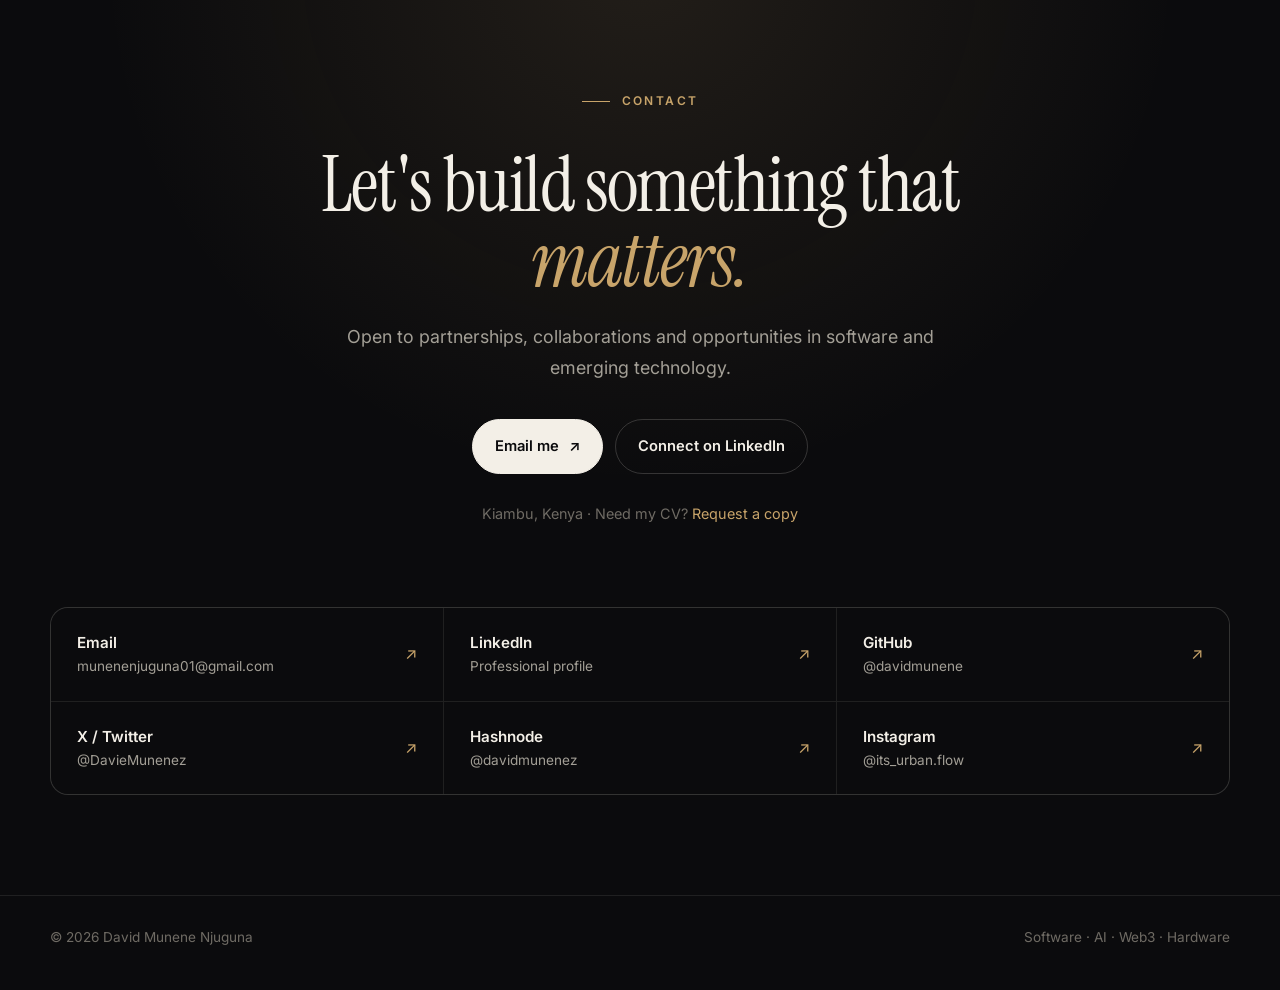
==== commit 9a1d8d28: "Fix hero portrait: tighter crop and flush gold outline Re-crop from the original to remove the white" ====
--- a/index.html
+++ b/index.html
@@ -72,7 +72,7 @@
       <figure class="portrait-card">
         <picture>
           <source srcset="/assets/david-munene.webp" type="image/webp">
-          <img src="/assets/david-munene.jpg" width="900" height="1197" fetchpriority="high"
+          <img src="/assets/david-munene.jpg" width="900" height="1200" fetchpriority="high"
                alt="David Munene Njuguna smiling at the CKB Nairobi Community Meetup">
         </picture>
         <figcaption>At the CKB Nairobi Community Meetup</figcaption>
--- a/styles.css
+++ b/styles.css
@@ -307,28 +307,27 @@
   display: block;
 }
 
-/* Offset gold frame behind the photo */
-.portrait-card picture::before {
+/* Thin gold outline sitting exactly on the photo's edge */
+.portrait-card picture::after {
   content: "";
   position: absolute;
-  inset: 18px -18px -18px 18px;
-  border: 1px solid var(--accent);
+  inset: 0;
+  border: 1px solid rgba(200, 164, 106, 0.45);
   border-radius: var(--radius);
-  opacity: 0.45;
+  pointer-events: none;
 }
 
 .portrait-card img {
-  position: relative;
   width: 100%;
   height: auto;
-  aspect-ratio: 900 / 1197; /* the photo's own proportions, so nothing is cropped */
+  aspect-ratio: 3 / 4; /* matches the photo file, so nothing is cropped */
   object-fit: cover;
   border-radius: var(--radius);
+  box-shadow: 0 30px 80px rgba(0, 0, 0, 0.45);
 }
 
 .portrait-card figcaption {
-  position: relative;
-  margin-top: 30px;
+  margin-top: 16px;
   font-size: 0.82rem;
   color: var(--subtle);
   letter-spacing: 0.02em;
@@ -803,14 +802,6 @@
     padding: 56px 0 64px;
   }
 
-  .portrait-card {
-    margin-right: 10px;
-  }
-
-  .portrait-card picture::before {
-    inset: 12px -10px -12px 10px;
-  }
-
   .focus-grid,
   .expertise-grid,
   .socials {
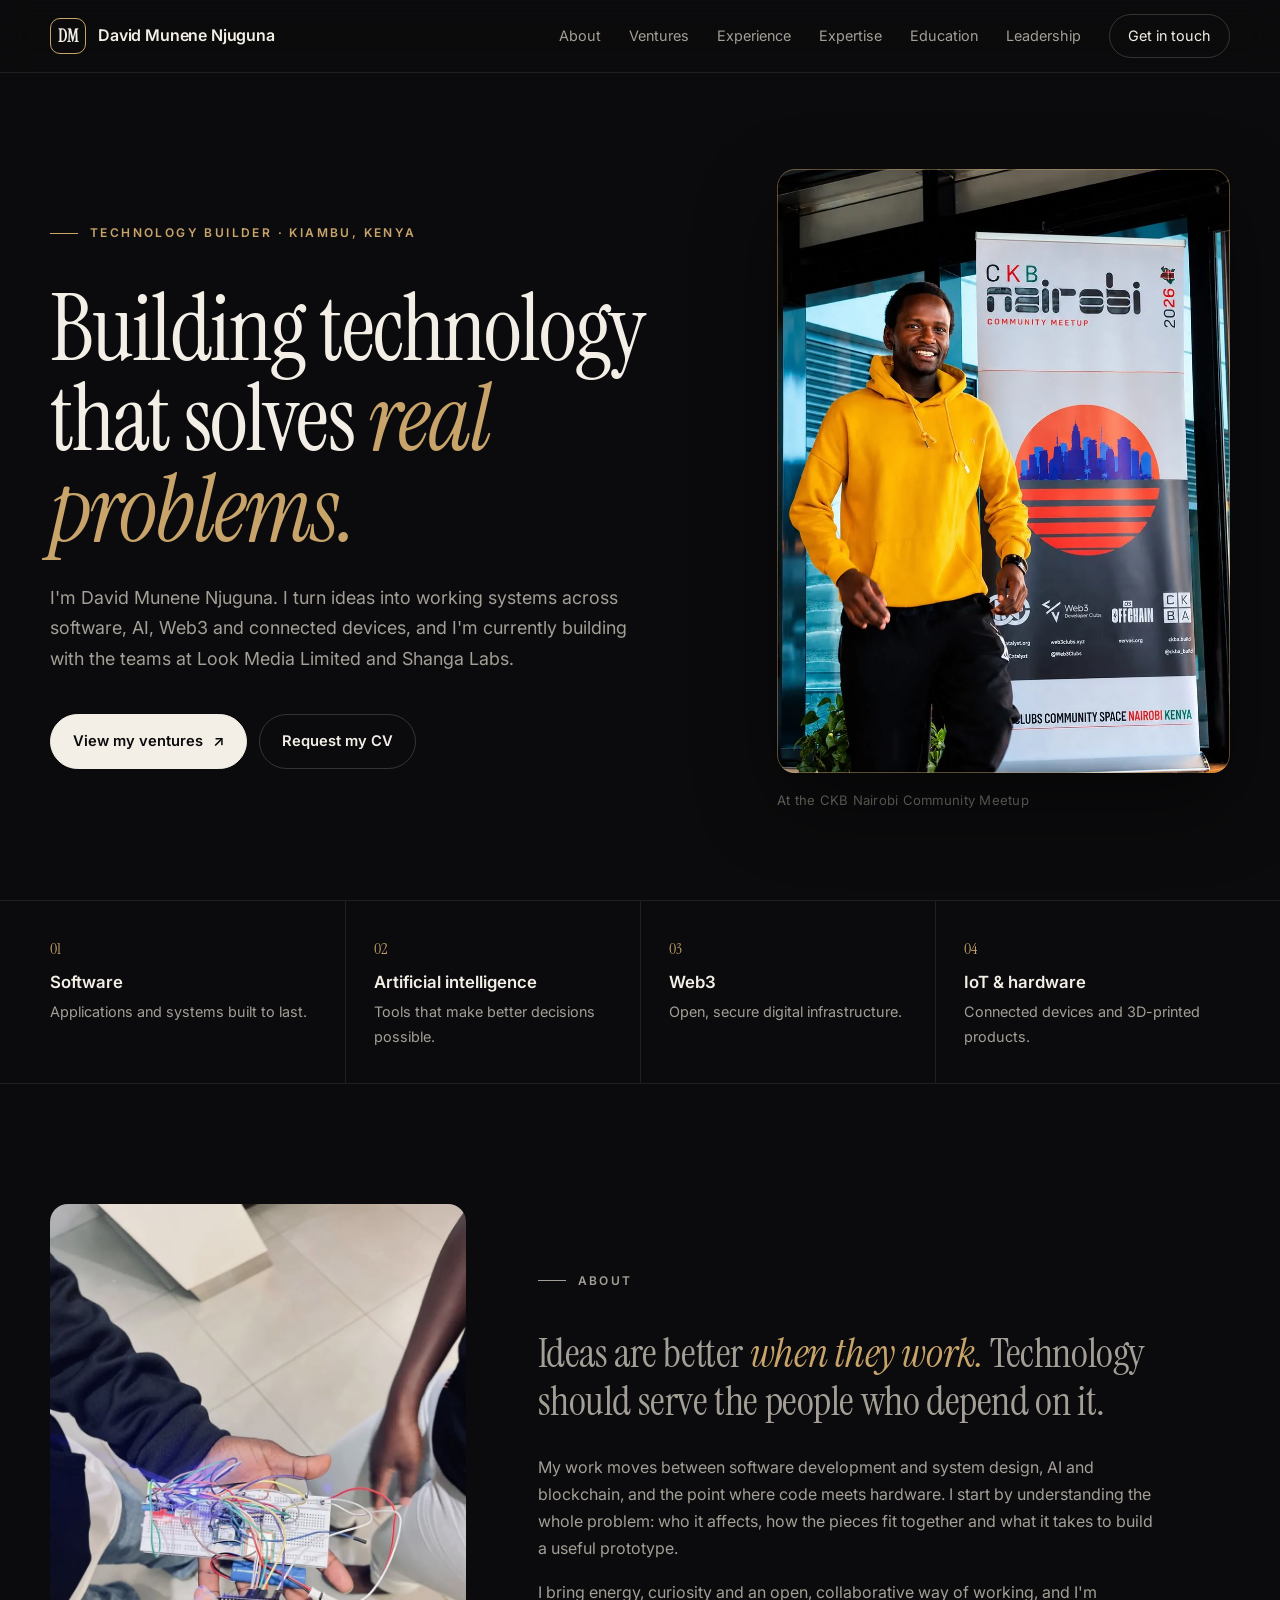
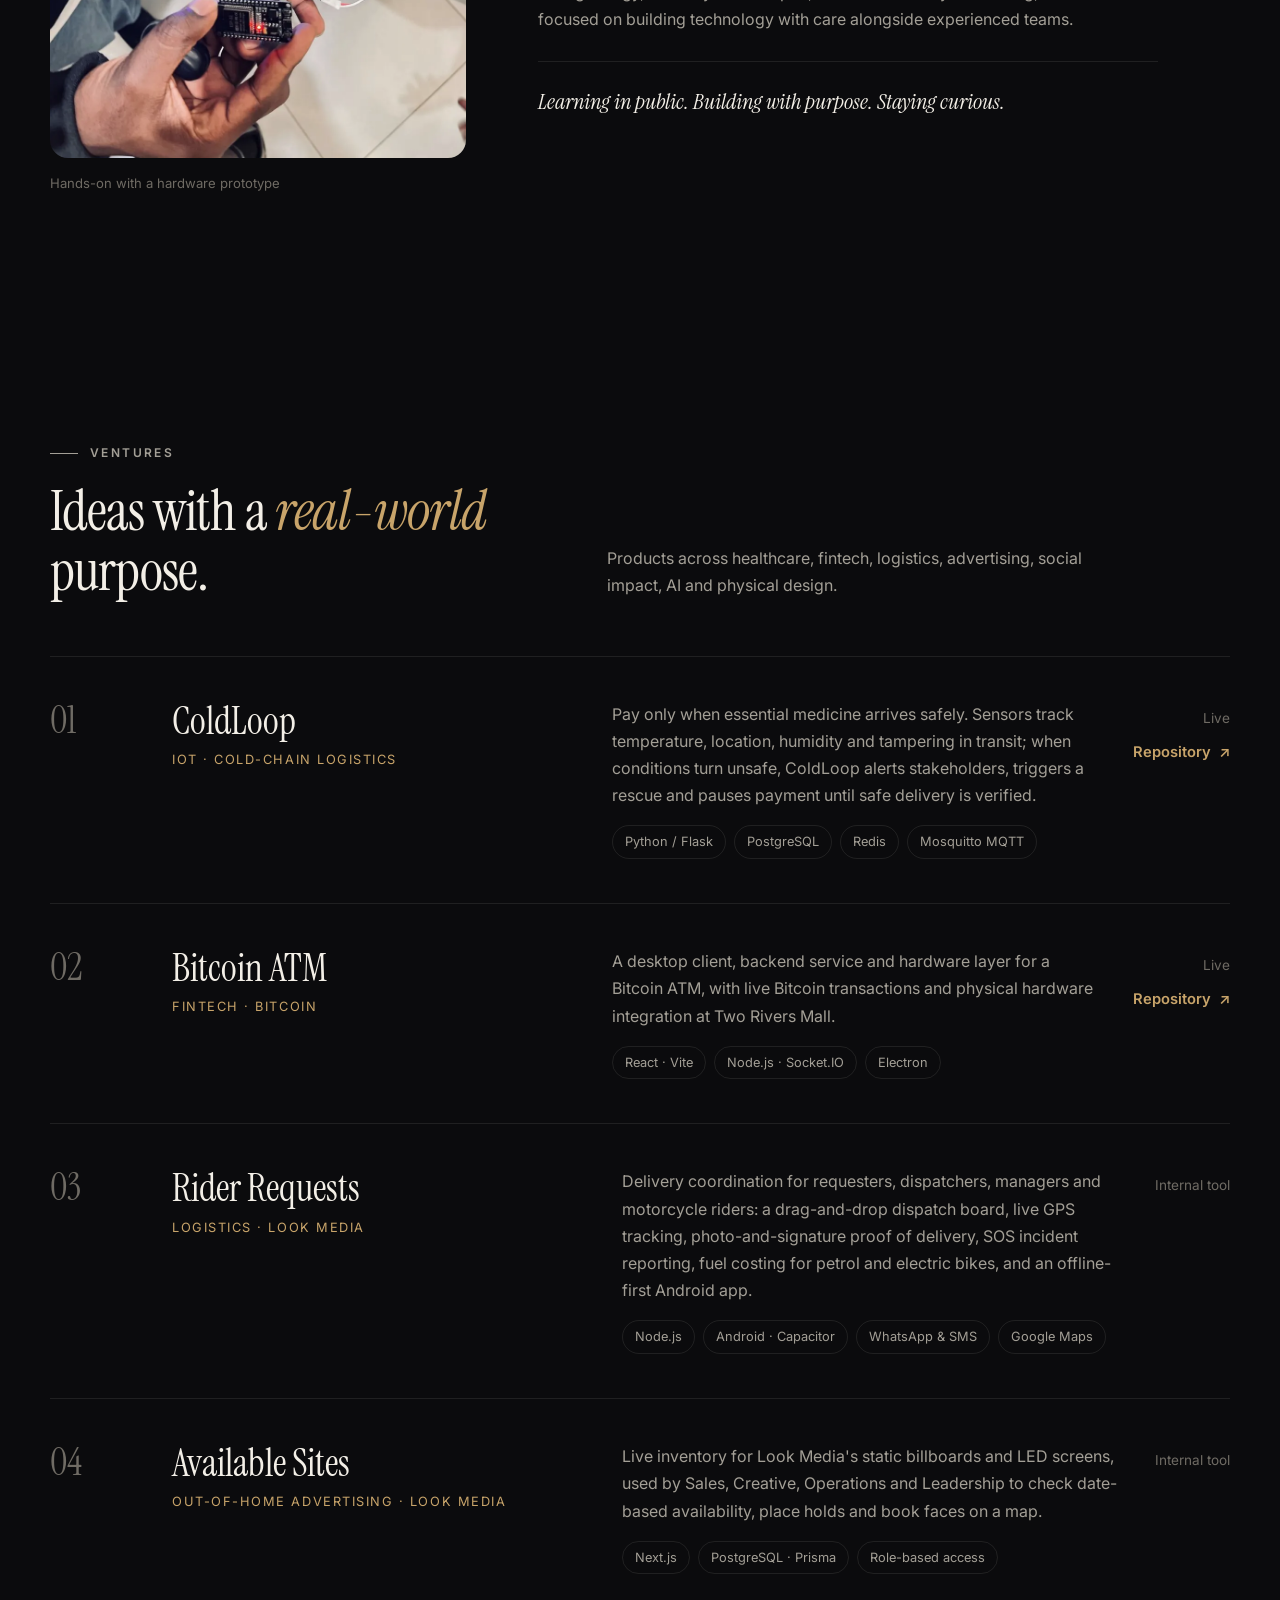
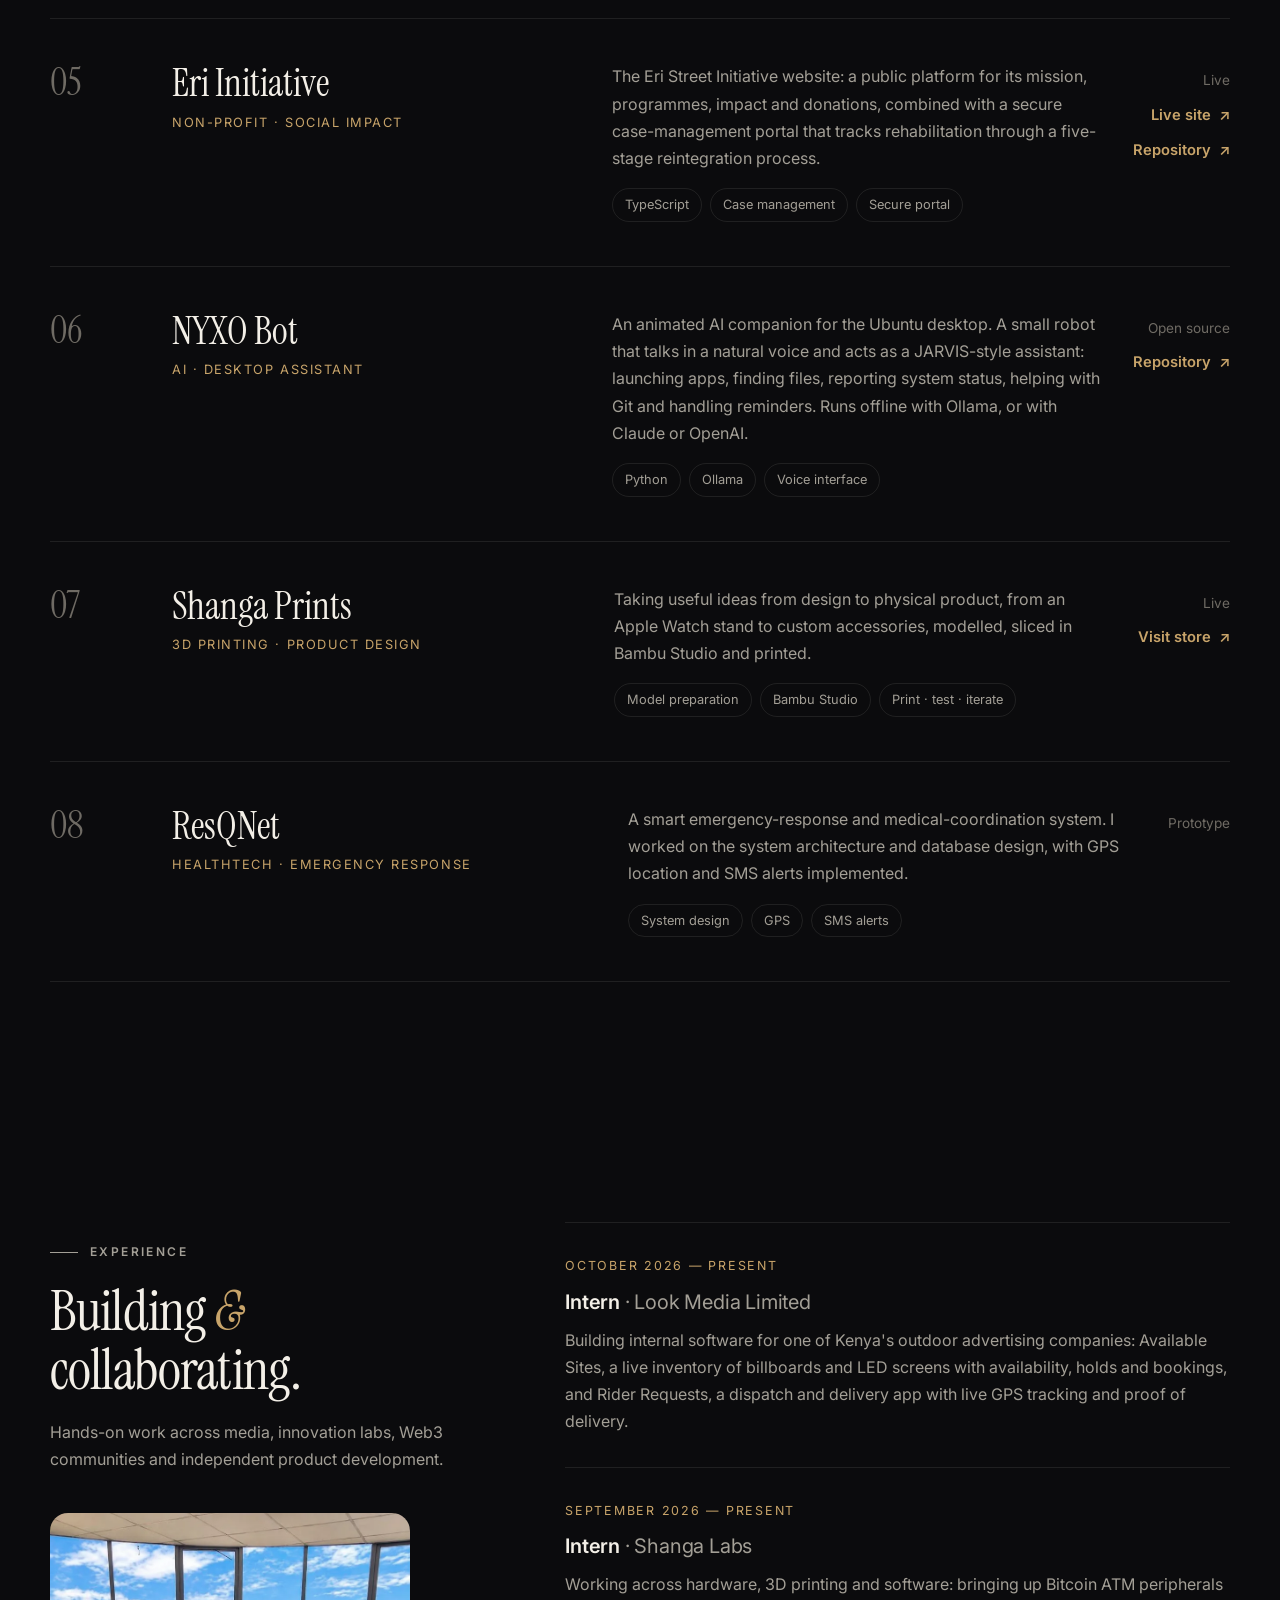
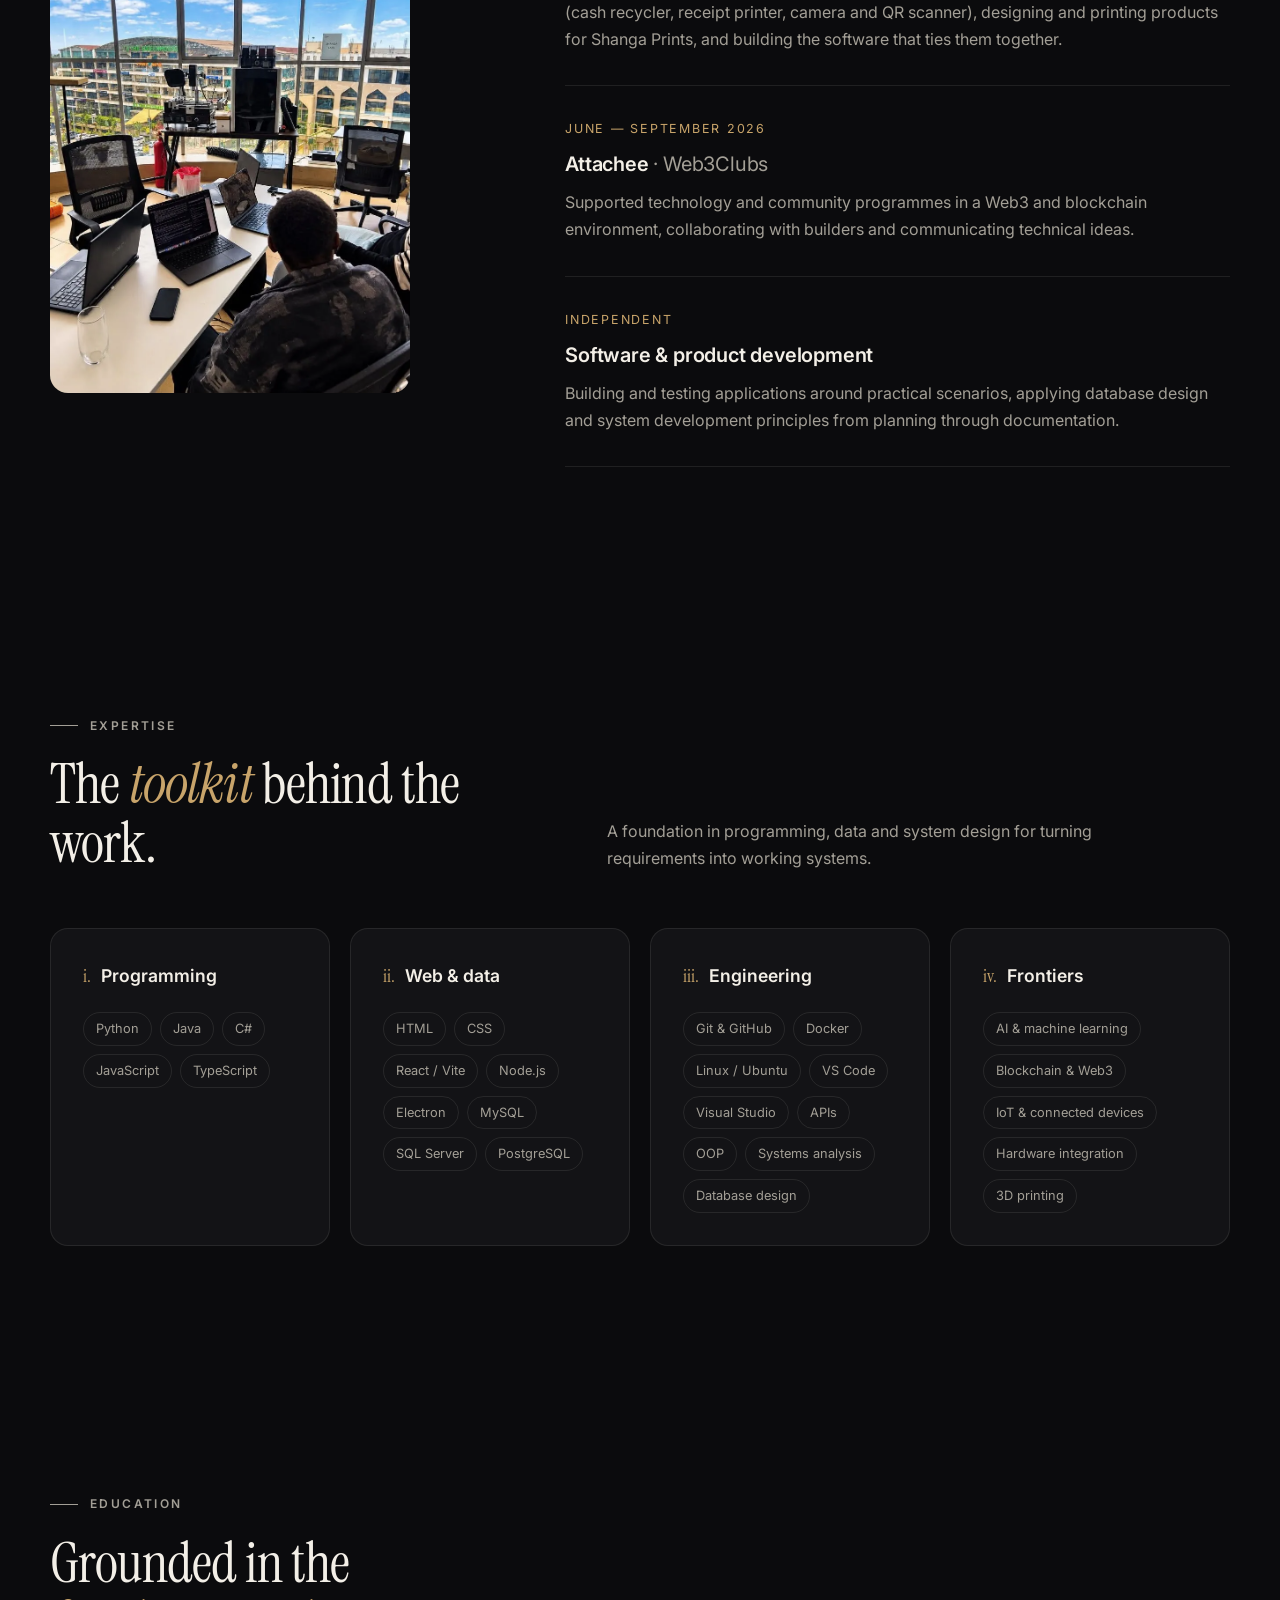
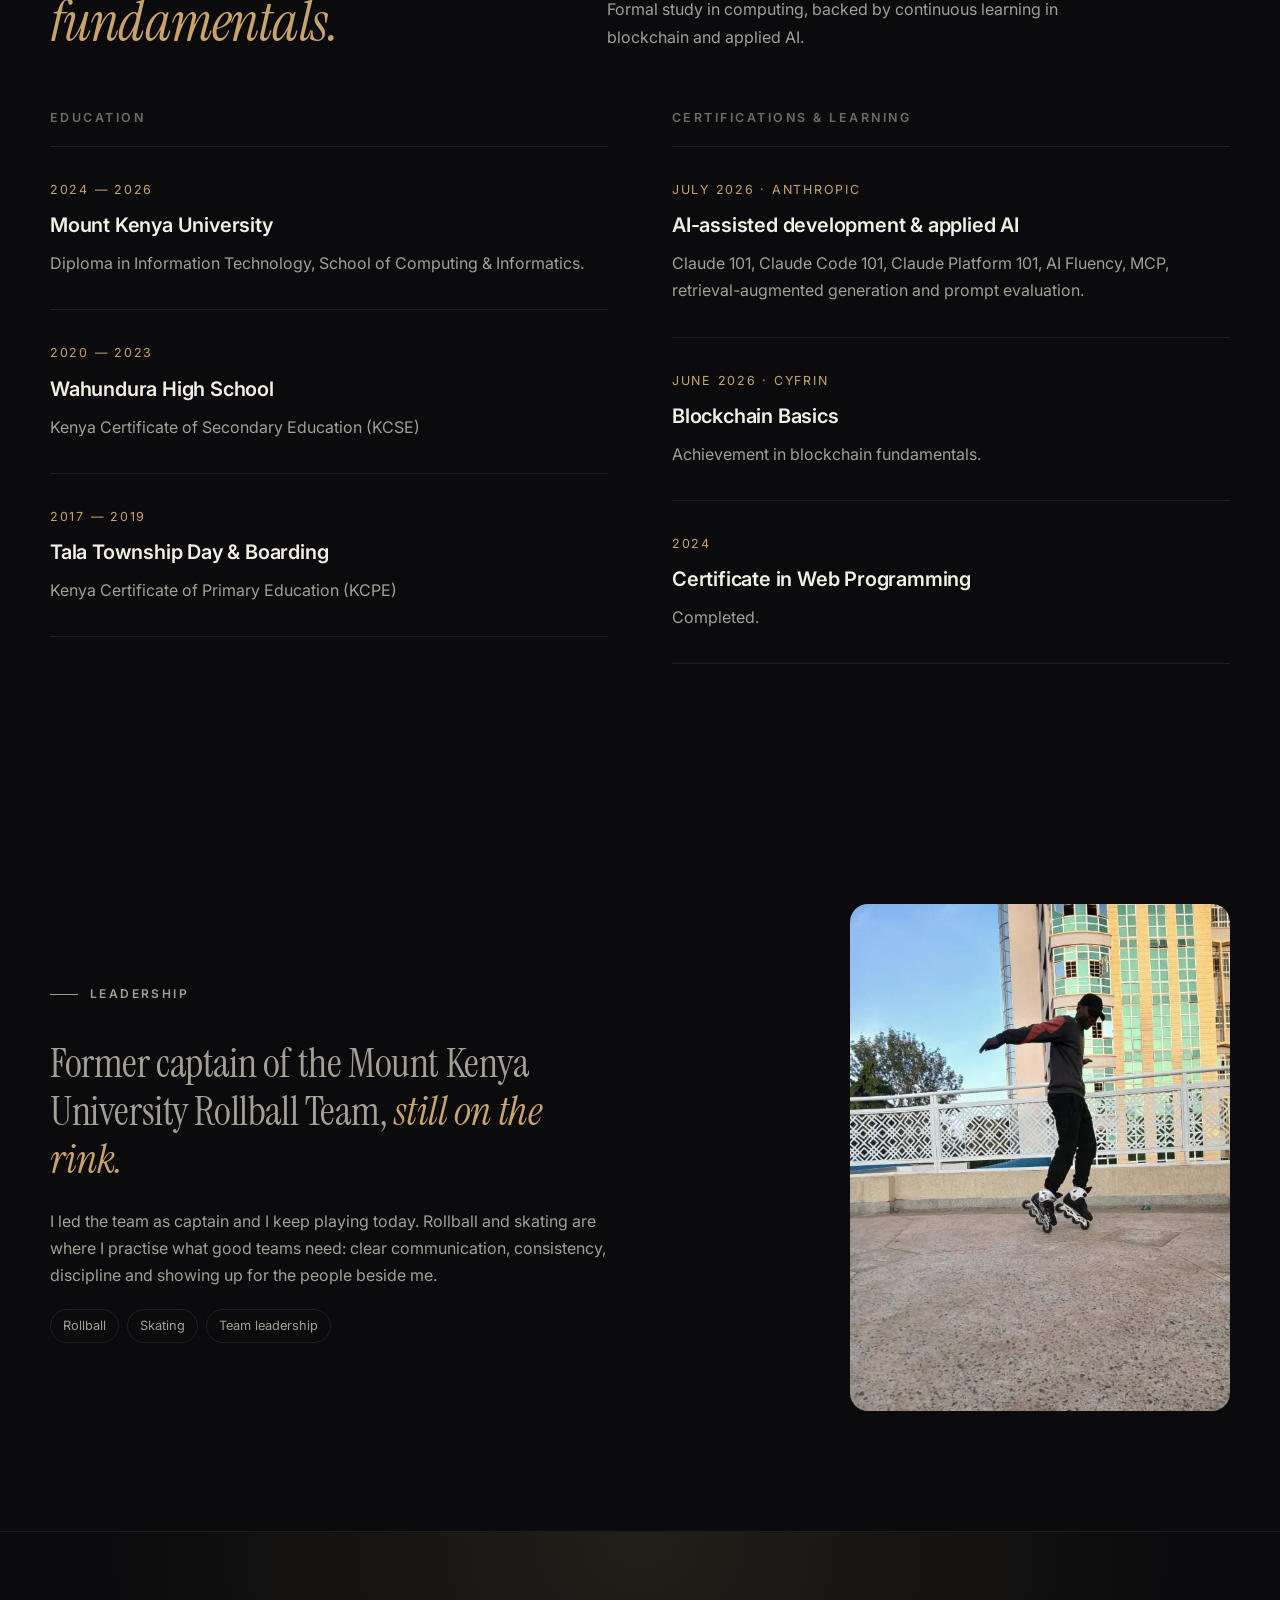
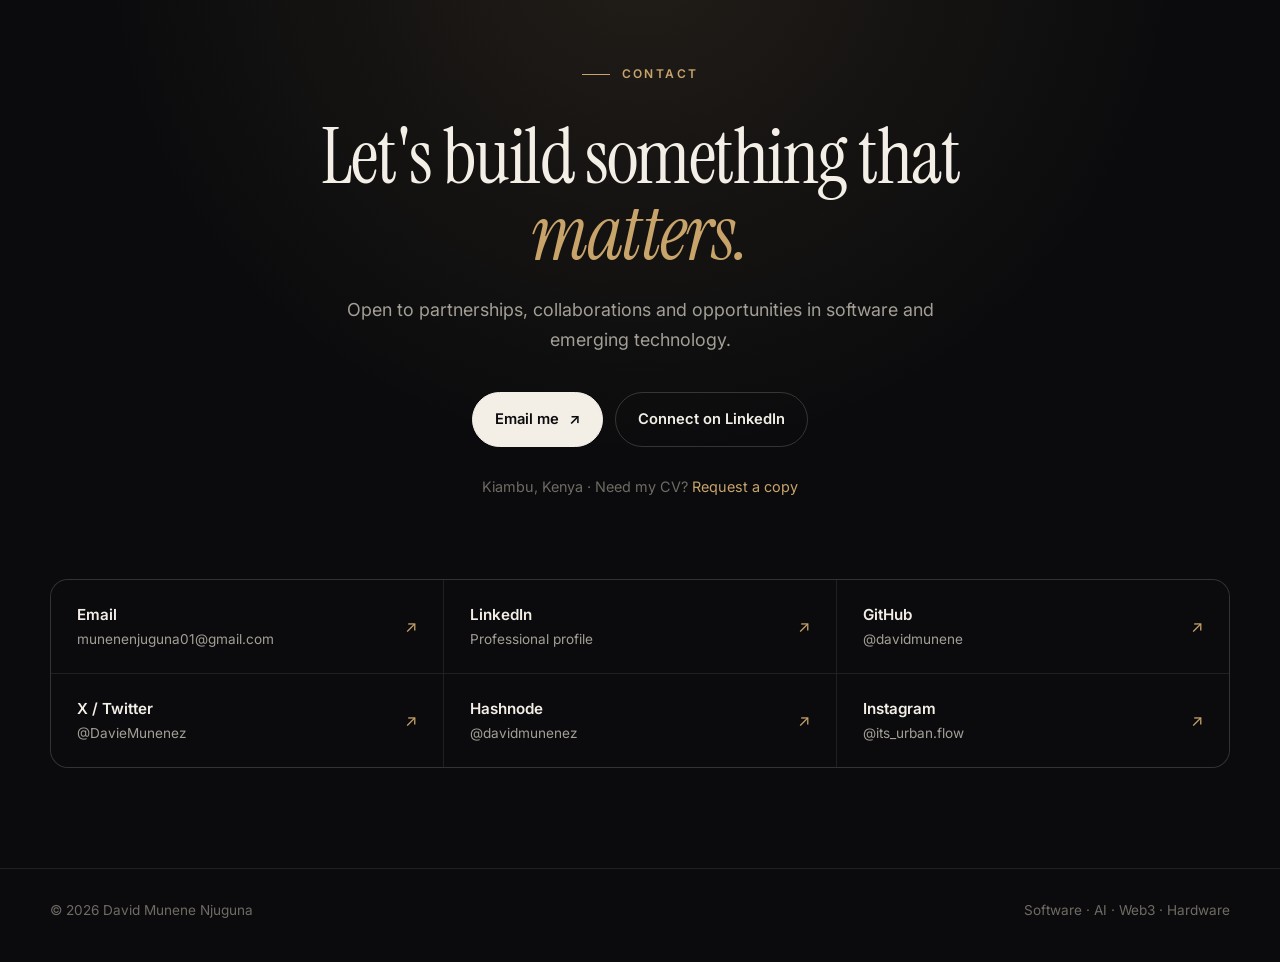
==== commit 16a8d96c: "Remove billboard count and Rider Requests repo link Co-Authored-By: Claude Opus 5.5 <noreply@anthrop" ====
--- a/index.html
+++ b/index.html
@@ -218,9 +218,6 @@
             </div>
             <div class="side">
               <span class="status">Internal tool</span>
-              <a class="link" href="https://github.com/Muthoney/Rider-Request-App" target="_blank" rel="noopener noreferrer">
-                Repository <span class="arrow" aria-hidden="true">↗</span>
-              </a>
             </div>
           </article>
 
@@ -232,7 +229,7 @@
             </div>
             <div>
               <p>
-                Live inventory for Look Media's 475 static billboards and LED screens, used by Sales, Creative, Operations and Leadership to check date-based availability, place holds and book faces on a map.
+                Live inventory for Look Media's static billboards and LED screens, used by Sales, Creative, Operations and Leadership to check date-based availability, place holds and book faces on a map.
               </p>
               <ul class="tags">
                 <li>Next.js</li>
@@ -366,7 +363,7 @@
             <h3>Intern <span class="org">· Look Media Limited</span></h3>
             <p>
               Building internal software for one of Kenya's outdoor advertising companies:
-              Available Sites, a live inventory of 475 billboards and LED screens with
+              Available Sites, a live inventory of billboards and LED screens with
               availability, holds and bookings, and Rider Requests, a dispatch and delivery
               app with live GPS tracking and proof of delivery.
             </p>
